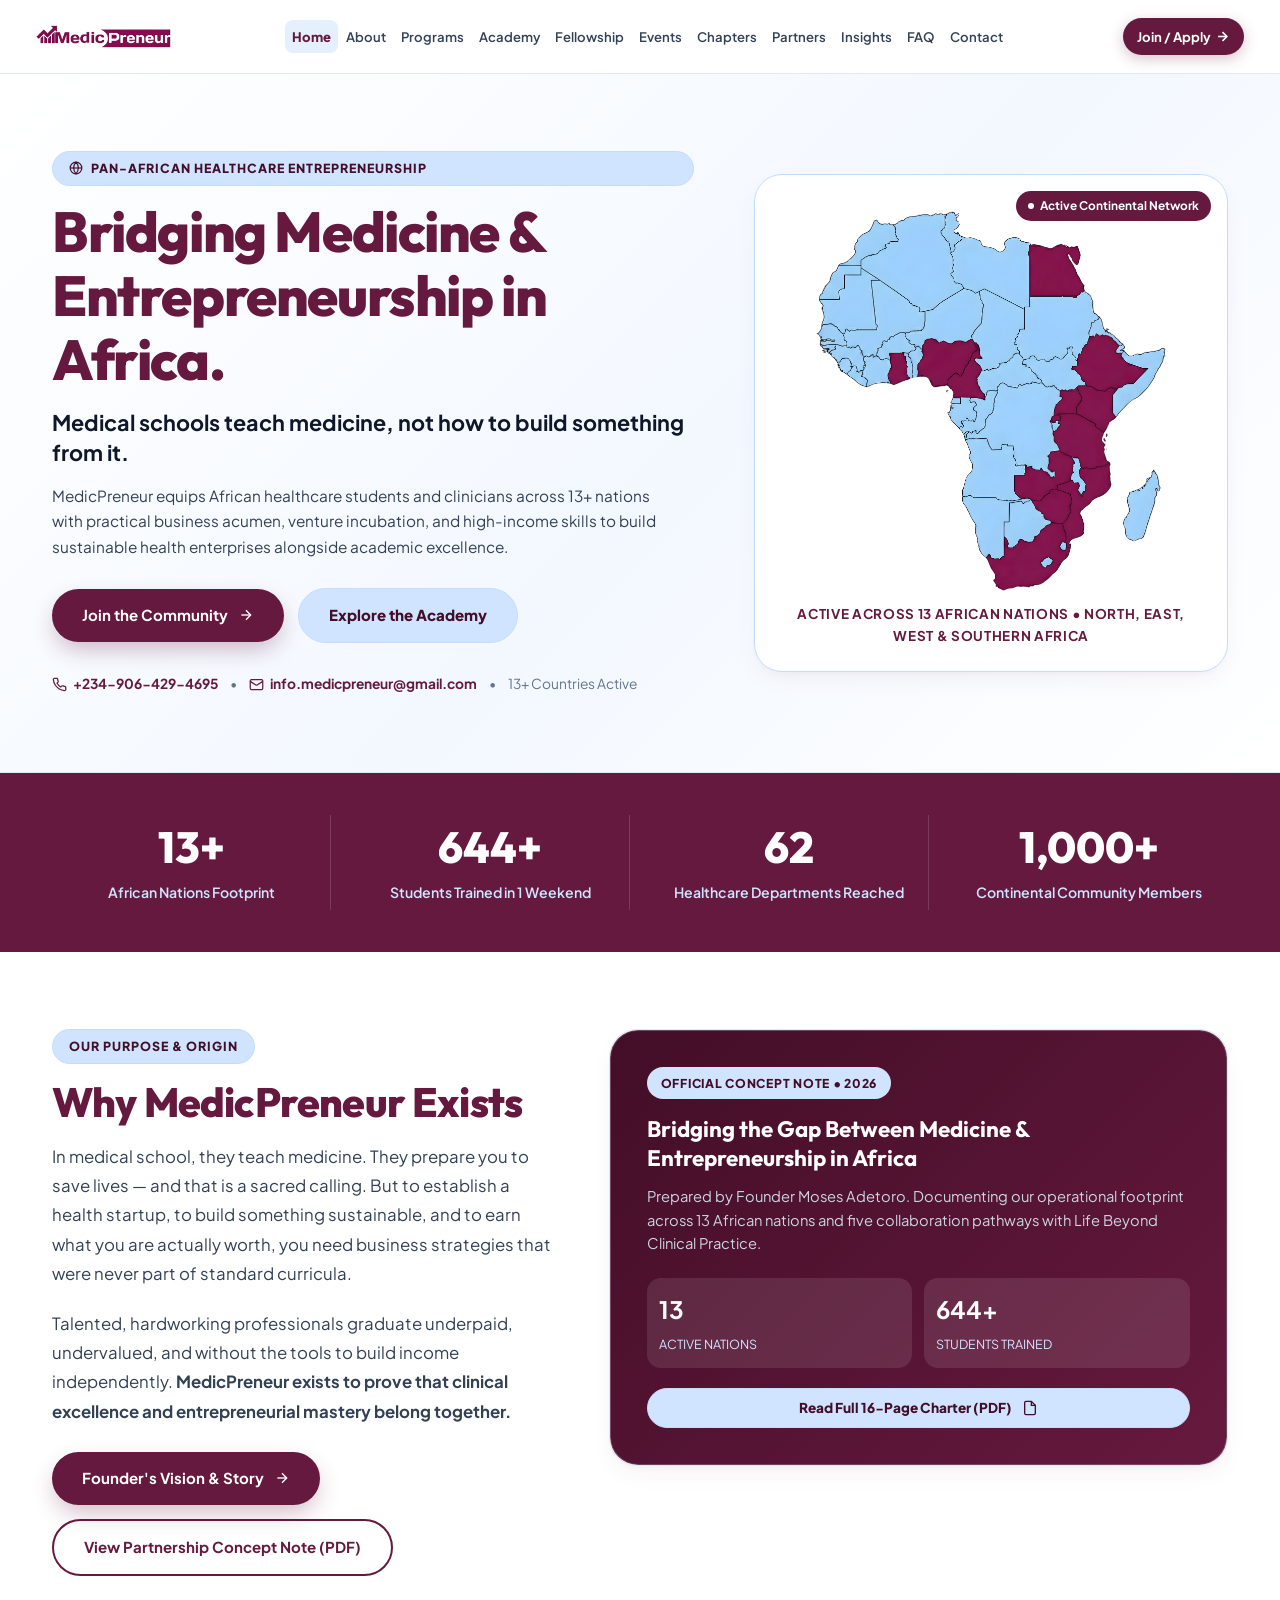
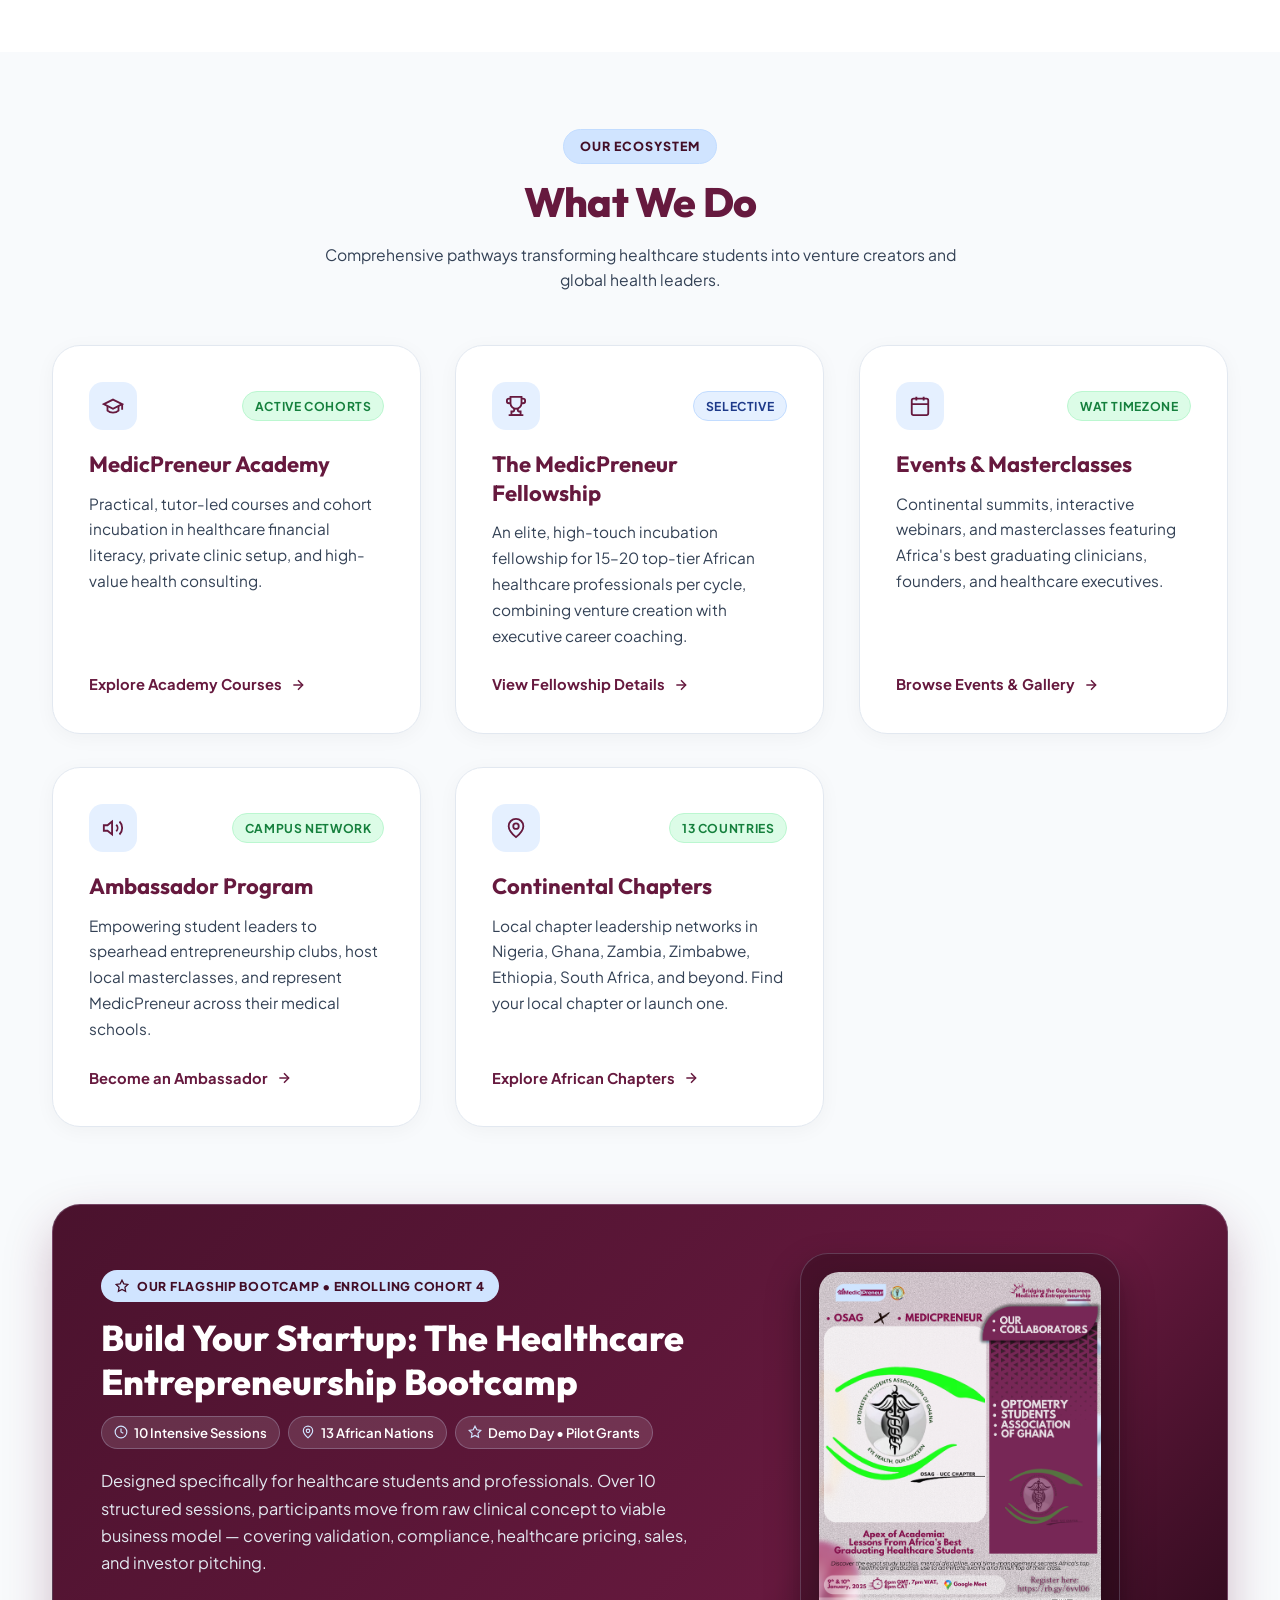
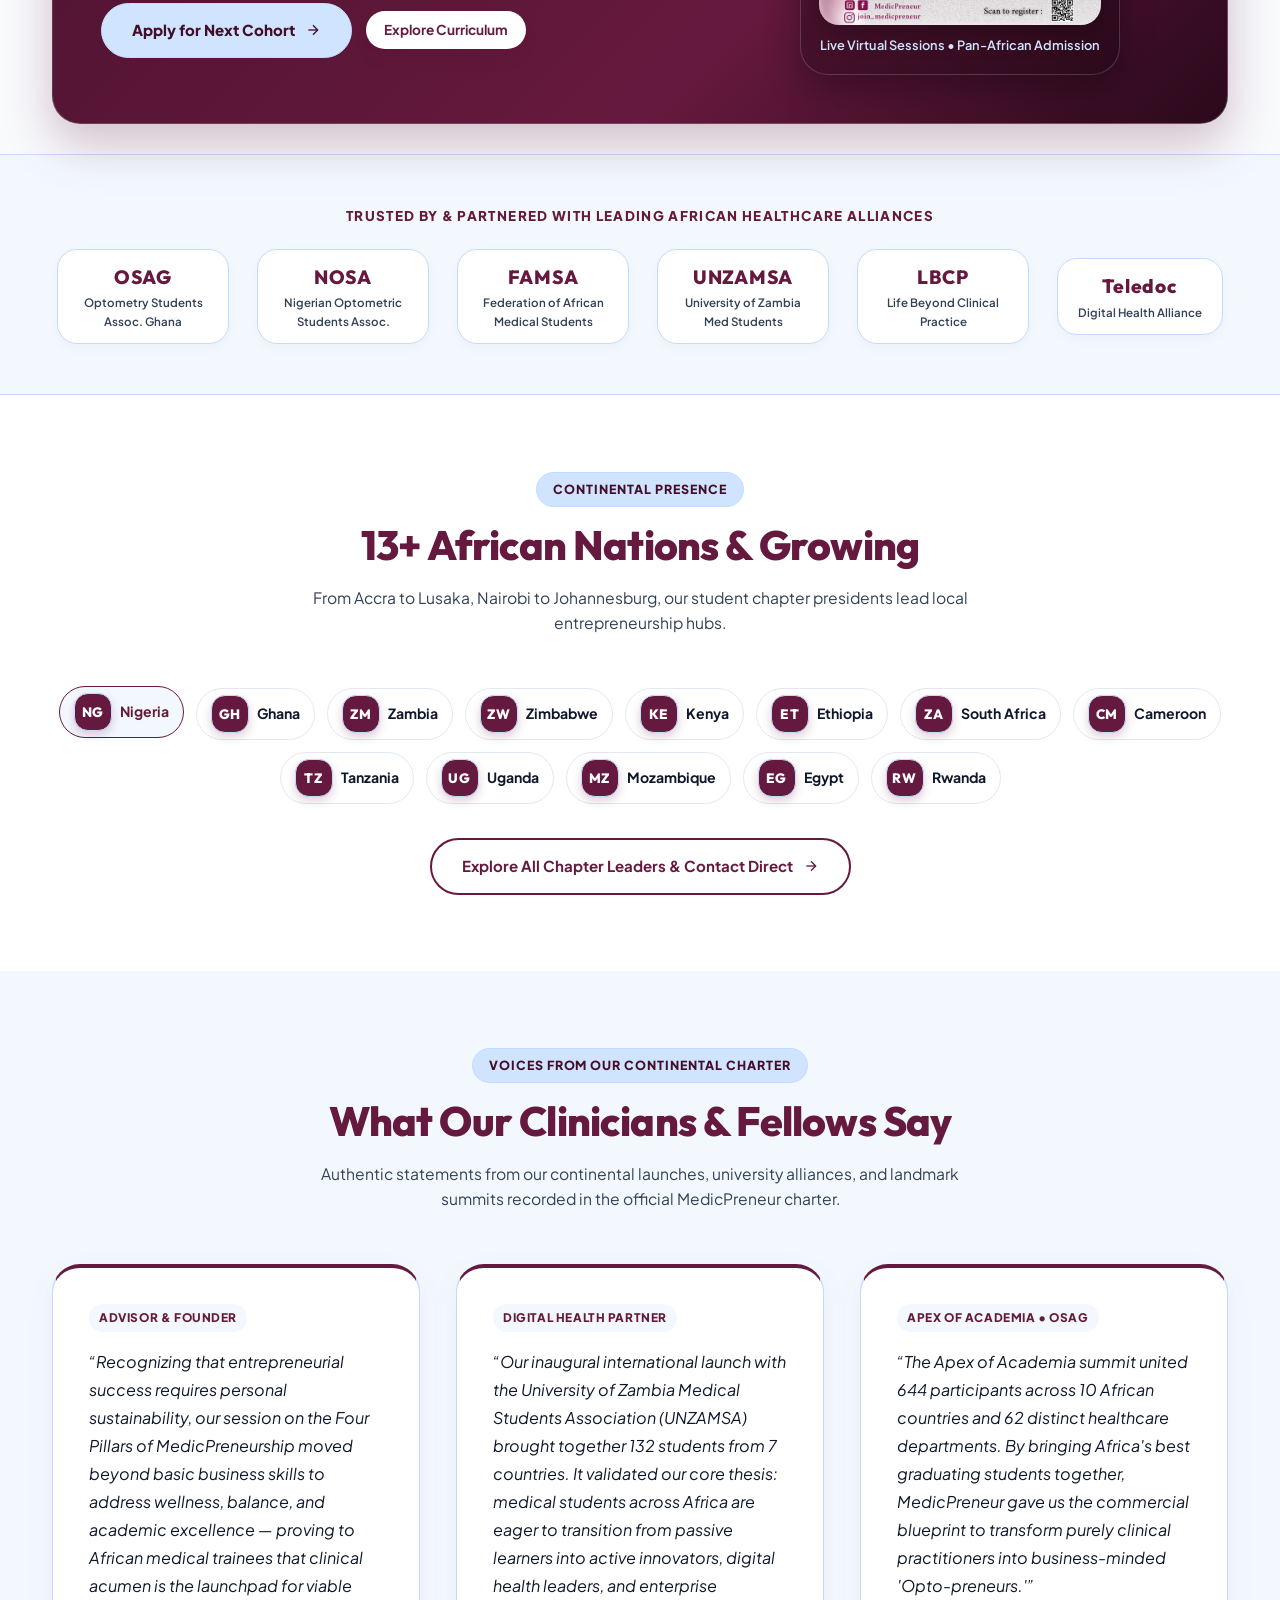
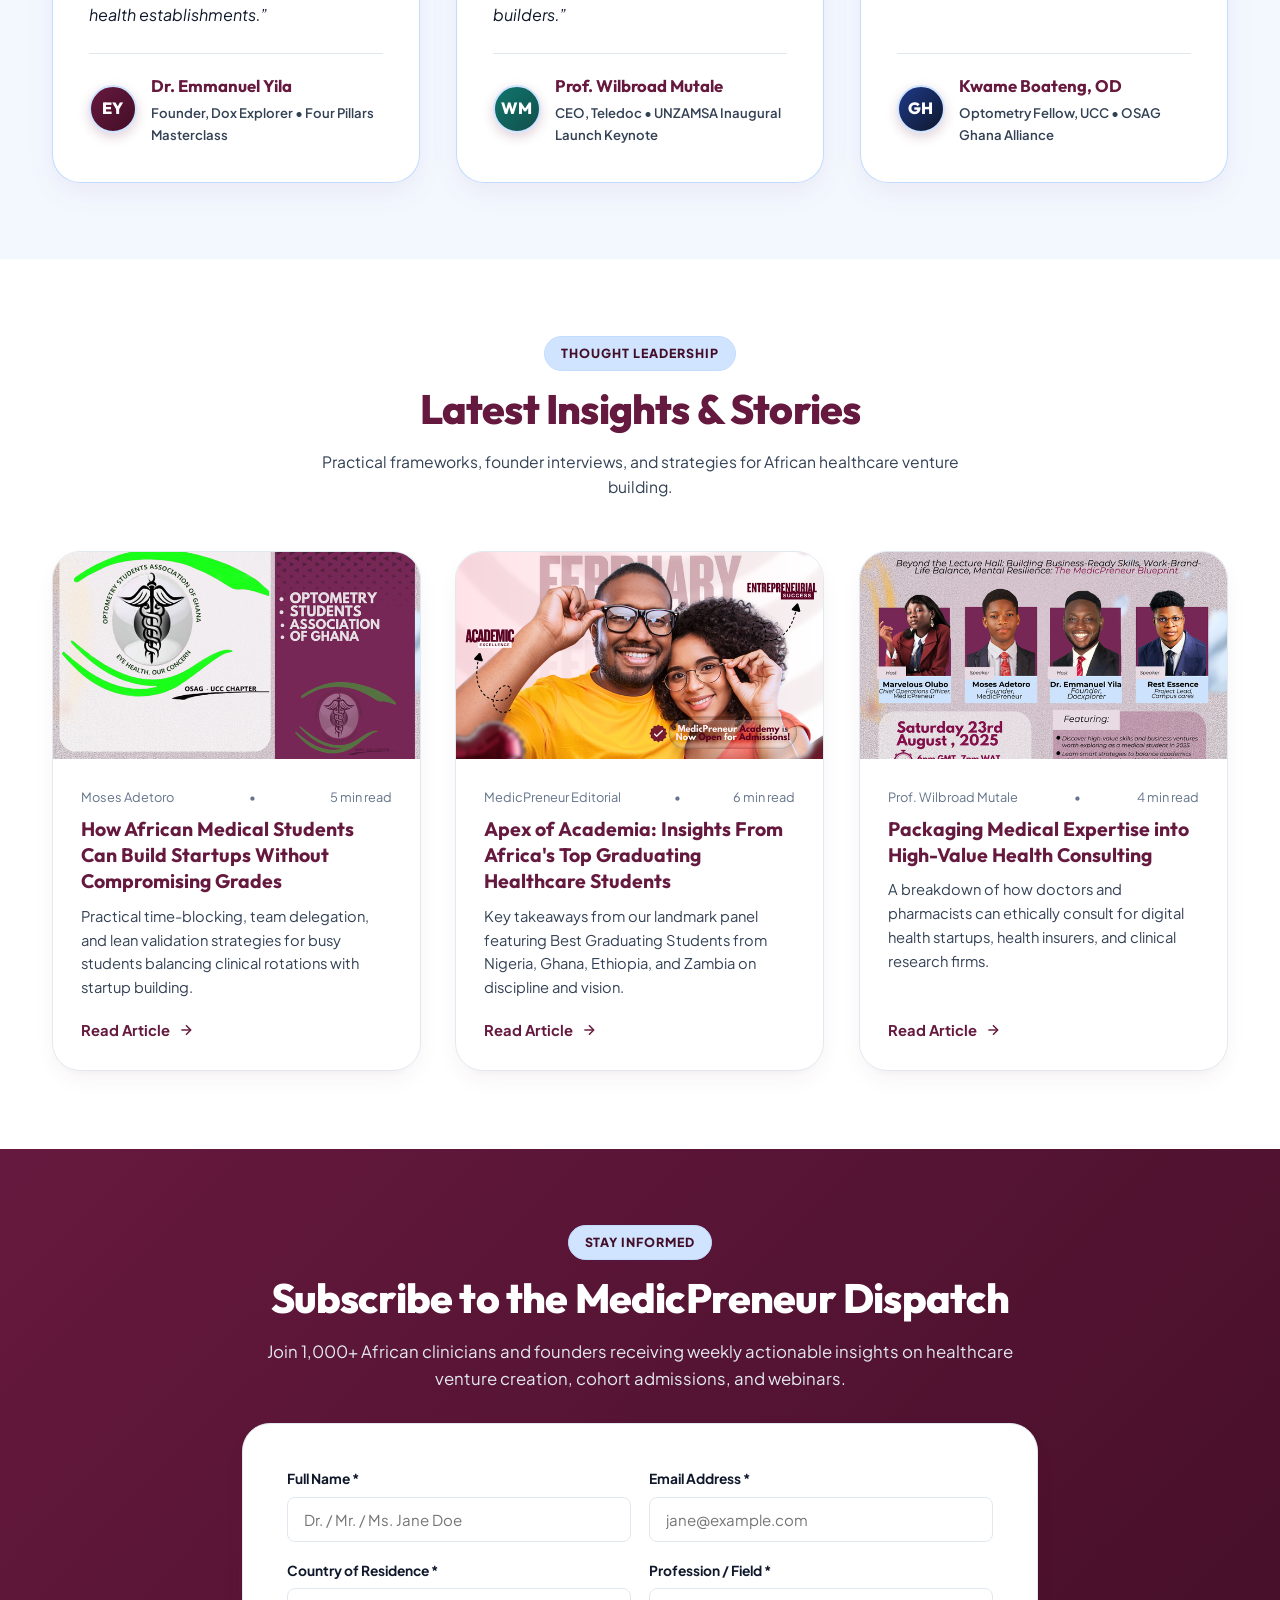
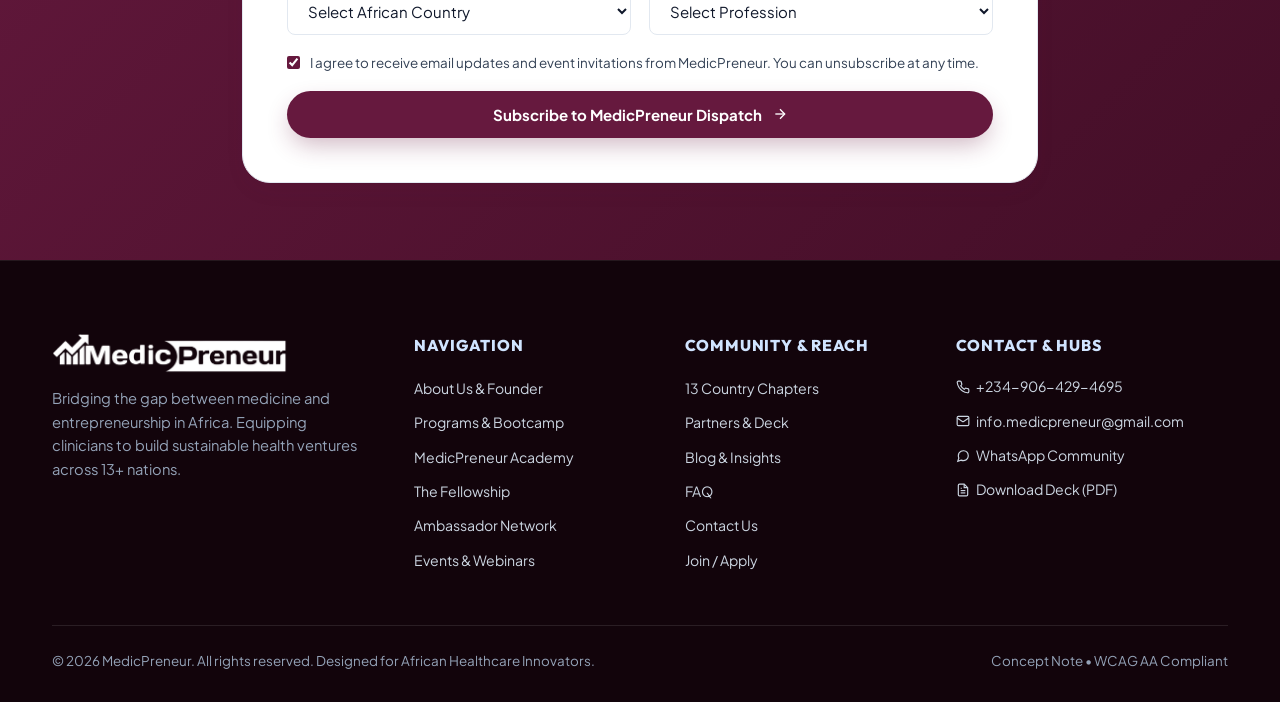
==== index.html @ ef079a03 "Initial commit: MedicPreneur official website with responsive navigation and PRD implementation" ====
<!DOCTYPE html>
<html lang="en">
<head>
  <meta charset="UTF-8">
  <meta name="viewport" content="width=device-width, initial-scale=1.0">
  <title>MedicPreneur | Healthcare Entrepreneurship for African Health Professionals</title>
  <meta name="description" content="MedicPreneur is a healthcare entrepreneurship platform for African health professionals and students, active across 13+ African countries. Bridging clinical training and business acumen.">
  <link rel="canonical" href="https://medicpreneur.com/">

  <!-- Google Fonts: Plus Jakarta Sans for body, Outfit for headings -->
  <link rel="preconnect" href="https://fonts.googleapis.com">
  <link rel="preconnect" href="https://fonts.gstatic.com" crossorigin>
  <link href="https://fonts.googleapis.com/css2?family=Outfit:wght@500;600;700;800&family=Plus+Jakarta+Sans:wght@400;500;600;700;800&display=swap" rel="stylesheet">

  <link rel="stylesheet" href="styles.css">
</head>
<body>
  <!-- Reading Progress Bar -->
  <div id="scroll-progress" class="scroll-progress-bar" aria-hidden="true"></div>

  <!-- ==============================================
       NAVBAR (Clean, Responsive, Zero Emojis)
       ============================================== -->
  <header class="navbar-wrapper" id="site-header">
    <div class="navbar-container">
      <a href="index.html" class="navbar-brand" aria-label="MedicPreneur Home">
        <img src="assets/images/medicpreneur_logo_clean.png" alt="MedicPreneur Logo" class="brand-logo-img">
      </a>

      <!-- Desktop Nav Links -->
      <nav class="navbar-links" aria-label="Main Navigation">
        <ul class="nav-menu">
          <li><a href="index.html" class="nav-item active">Home</a></li>
          <li><a href="about.html" class="nav-item">About</a></li>
          <li><a href="programs.html" class="nav-item">Programs</a></li>
          <li><a href="academy.html" class="nav-item">Academy</a></li>
          <li><a href="fellowship.html" class="nav-item">Fellowship</a></li>
          <li><a href="events.html" class="nav-item">Events</a></li>
          <li><a href="chapters.html" class="nav-item">Chapters</a></li>
          <li><a href="partners.html" class="nav-item">Partners</a></li>
          <li><a href="blog.html" class="nav-item">Insights</a></li>
          <li><a href="faq.html" class="nav-item">FAQ</a></li>
          <li><a href="contact.html" class="nav-item">Contact</a></li>
        </ul>
      </nav>

      <!-- Global CTA & Mobile Hamburger -->
      <div class="navbar-controls">
        <a href="apply.html" class="global-cta-btn">
          <span>Join / Apply</span>
          <svg viewBox="0 0 24 24" width="15" height="15" stroke="currentColor" stroke-width="2.5" fill="none"><path d="M5 12h14"></path><path d="m12 5 7 7-7 7"></path></svg>
        </a>

        <button id="mobile-toggle-btn" class="mobile-toggle-btn" aria-label="Open Navigation Menu" aria-expanded="false">
          <span class="nav-icon-bar"></span>
          <span class="nav-icon-bar"></span>
          <span class="nav-icon-bar"></span>
        </button>
      </div>
    </div>
  </header>

  <!-- Mobile Slide-out Drawer (Direct child of body to prevent stacking context clipping) -->
  <div id="mobile-nav-drawer" class="mobile-nav-drawer" aria-hidden="true">
    <div class="drawer-header-row">
      <img src="assets/images/medicpreneur_logo_clean.png" alt="MedicPreneur" class="drawer-brand-img">
      <button id="close-drawer-btn" class="drawer-close-btn" aria-label="Close menu">&times;</button>
    </div>

    <nav class="drawer-links-nav">
      <ul class="drawer-menu-list">
        <li><a href="index.html" class="drawer-link active">Home</a></li>
        <li><a href="about.html" class="drawer-link">About Us &amp; Founder's Vision</a></li>
        <li><a href="programs.html" class="drawer-link">Programs &amp; Bootcamp</a></li>
        <li><a href="academy.html" class="drawer-link">MedicPreneur Academy</a></li>
        <li><a href="fellowship.html" class="drawer-link">Fellowship Program</a></li>
        <li><a href="ambassadors.html" class="drawer-link">Ambassador Network</a></li>
        <li><a href="events.html" class="drawer-link">Events &amp; Webinars</a></li>
        <li><a href="chapters.html" class="drawer-link">African Country Chapters</a></li>
        <li><a href="partners.html" class="drawer-link">Partners &amp; Deck</a></li>
        <li><a href="blog.html" class="drawer-link">Insights &amp; Stories</a></li>
        <li><a href="faq.html" class="drawer-link">Frequently Asked Questions</a></li>
        <li><a href="contact.html" class="drawer-link">Contact &amp; Regional Hubs</a></li>
      </ul>
    </nav>

    <div class="drawer-footer-row">
      <a href="apply.html" class="btn btn-burgundy btn-full">Join the Community / Apply</a>
    </div>
  </div>
  <div id="drawer-backdrop" class="drawer-backdrop" aria-hidden="true"></div>

  <main>
    <!-- ==============================================
         1. HERO SECTION (PRD 6.1)
         ============================================== -->
    <section class="front-page-cover-section">
      <div class="container">
        <div class="hero-split-grid">
          <!-- Left Column -->
          <div class="hero-content-col reveal-on-scroll">
            <span class="eyebrow-pill">
              <svg viewBox="0 0 24 24" width="14" height="14" stroke="currentColor" stroke-width="2" fill="none"><circle cx="12" cy="12" r="10"></circle><path d="M12 2a15.3 15.3 0 0 1 4 10 15.3 15.3 0 0 1-4 10 15.3 15.3 0 0 1-4-10 15.3 15.3 0 0 1 4-10z"></path><path d="M2 12h20"></path></svg>
              <span>Pan-African Healthcare Entrepreneurship</span>
            </span>
            
            <h1 class="hero-main-title">Bridging Medicine &amp; Entrepreneurship in Africa.</h1>
            
            <p class="hero-tagline">
              Medical schools teach medicine, not how to build something from it.
            </p>
            
            <p class="hero-lead-desc">
              MedicPreneur equips African healthcare students and clinicians across 13+ nations with practical business acumen, venture incubation, and high-income skills to build sustainable health enterprises alongside academic excellence.
            </p>

            <div class="hero-actions-row">
              <a href="apply.html" class="btn btn-burgundy">
                <span>Join the Community</span>
                <svg viewBox="0 0 24 24" width="16" height="16" stroke="currentColor" stroke-width="2" fill="none"><path d="M5 12h14"></path><path d="m12 5 7 7-7 7"></path></svg>
              </a>
              <a href="academy.html" class="btn btn-light-blue">
                <span>Explore the Academy</span>
              </a>
            </div>

            <div class="hero-meta-line">
              <a href="tel:+2349064294695" class="hero-meta-link">
                <svg viewBox="0 0 24 24"><path d="M22 16.92v3a2 2 0 0 1-2.18 2 19.79 19.79 0 0 1-8.63-3.07 19.5 19.5 0 0 1-6-6 19.79 19.79 0 0 1-3.07-8.67A2 2 0 0 1 4.11 2h3a2 2 0 0 1 2 1.72 12.84 12.84 0 0 0 .7 2.81 2 2 0 0 1-.45 2.11L8.09 9.91a16 16 0 0 0 6 6l1.27-1.27a2 2 0 0 1 2.11-.45 12.84 12.84 0 0 0 2.81.7A2 2 0 0 1 22 16.92z"></path></svg>
                <span>+234-906-429-4695</span>
              </a>
              <span>&bull;</span>
              <a href="mailto:info.medicpreneur@gmail.com" class="hero-meta-link">
                <svg viewBox="0 0 24 24"><rect x="2" y="4" width="20" height="16" rx="2"></rect><path d="m22 7-8.97 5.7a1.94 1.94 0 0 1-2.06 0L2 7"></path></svg>
                <span>info.medicpreneur@gmail.com</span>
              </a>
              <span>&bull;</span>
              <span>13+ Countries Active</span>
            </div>
          </div>

          <!-- Right Column: Clean Africa Map Card -->
          <div class="hero-visual-col reveal-on-scroll">
            <div class="hero-map-card">
              <div class="hero-map-badge">
                <span class="badge-dot"></span>
                <span>Active Continental Network</span>
              </div>
              <img src="assets/images/africa_map_chart_clean.png" alt="MedicPreneur 13+ African Nations Footprint" class="hero-africa-map">
              <p class="hero-map-caption">Active Across 13 African Nations &bull; North, East, West &amp; Southern Africa</p>
            </div>
          </div>
        </div>
      </div>
    </section>

    <!-- ==============================================
         2. LIVE IMPACT STRIP (PRD 6.1)
         ============================================== -->
    <section class="stats-ribbon-section">
      <div class="container">
        <div class="stats-ribbon-grid">
          <div class="stat-item reveal-on-scroll">
            <div class="stat-number-wrap">
              <strong class="stat-rolling-number" data-target="13" data-suffix="+">0</strong>
            </div>
            <span class="stat-label">African Nations Footprint</span>
          </div>

          <div class="stat-item reveal-on-scroll">
            <div class="stat-number-wrap">
              <strong class="stat-rolling-number" data-target="644" data-suffix="+">0</strong>
            </div>
            <span class="stat-label">Students Trained in 1 Weekend</span>
          </div>

          <div class="stat-item reveal-on-scroll">
            <div class="stat-number-wrap">
              <strong class="stat-rolling-number" data-target="62" data-suffix="">0</strong>
            </div>
            <span class="stat-label">Healthcare Departments Reached</span>
          </div>

          <div class="stat-item reveal-on-scroll">
            <div class="stat-number-wrap">
              <strong class="stat-rolling-number" data-target="1000" data-suffix="+">0</strong>
            </div>
            <span class="stat-label">Continental Community Members</span>
          </div>
        </div>
      </div>
    </section>

    <!-- ==============================================
         3. STORY SNAPSHOT (PRD 6.1)
         ============================================== -->
    <section class="section-spacing" style="background-color: #FFFFFF;">
      <div class="container">
        <div class="responsive-grid-story reveal-on-scroll">
          <div>
            <span class="eyebrow-pill">OUR PURPOSE &amp; ORIGIN</span>
            <h2 class="section-heading">Why MedicPreneur Exists</h2>
            <p style="font-size: 1.05rem; line-height: 1.75; color: var(--text-secondary); margin-bottom: 20px;">
              In medical school, they teach medicine. They prepare you to save lives &mdash; and that is a sacred calling. But to establish a health startup, to build something sustainable, and to earn what you are actually worth, you need business strategies that were never part of standard curricula.
            </p>
            <p style="font-size: 1.05rem; line-height: 1.75; color: var(--text-secondary); margin-bottom: 26px;">
              Talented, hardworking professionals graduate underpaid, undervalued, and without the tools to build income independently. <strong>MedicPreneur exists to prove that clinical excellence and entrepreneurial mastery belong together.</strong>
            </p>
            <div style="display: flex; flex-wrap: wrap; gap: 14px;">
              <a href="about.html" class="btn btn-burgundy">
                <span>Founder's Vision &amp; Story</span>
                <svg viewBox="0 0 24 24" width="16" height="16" stroke="currentColor" stroke-width="2" fill="none"><path d="M5 12h14"></path><path d="m12 5 7 7-7 7"></path></svg>
              </a>
              <a href="MedicPreneur_LBCP_PARTNERSHIP_PATHWAYS.pdf" target="_blank" class="btn btn-outline-burgundy">
                <span>View Partnership Concept Note (PDF)</span>
              </a>
            </div>
          </div>

          <div class="feature-image-frame" style="text-align: center;">
            <div style="background: linear-gradient(135deg, var(--burgundy-deep) 0%, var(--burgundy-primary) 100%); padding: clamp(24px, 3vw, 36px); border-radius: var(--radius-xl); color: #FFFFFF; box-shadow: var(--shadow-card); border: 1.5px solid rgba(208, 228, 255, 0.25); text-align: left;">
              <span class="flagship-eyebrow" style="background: var(--blue-light); color: var(--burgundy-deep); margin-bottom: 16px;">
                OFFICIAL CONCEPT NOTE &bull; 2026
              </span>
              <h3 style="font-family: var(--font-display); font-size: 1.4rem; color: #FFFFFF; margin-bottom: 12px; line-height: 1.3;">
                Bridging the Gap Between Medicine &amp; Entrepreneurship in Africa
              </h3>
              <p style="color: #CBD5E1; font-size: 0.92rem; line-height: 1.6; margin-bottom: 22px;">
                Prepared by Founder Moses Adetoro. Documenting our operational footprint across 13 African nations and five collaboration pathways with Life Beyond Clinical Practice.
              </p>
              <div style="display: grid; grid-template-columns: repeat(2, 1fr); gap: 12px; margin-bottom: 20px;">
                <div style="background: rgba(255,255,255,0.1); padding: 12px; border-radius: var(--radius-md);">
                  <strong style="font-size: 1.5rem; font-family: var(--font-heading); color: #FFFFFF; display: block;">13</strong>
                  <span style="font-size: 0.78rem; color: var(--blue-light); text-transform: uppercase;">Active Nations</span>
                </div>
                <div style="background: rgba(255,255,255,0.1); padding: 12px; border-radius: var(--radius-md);">
                  <strong style="font-size: 1.5rem; font-family: var(--font-heading); color: #FFFFFF; display: block;">644+</strong>
                  <span style="font-size: 0.78rem; color: var(--blue-light); text-transform: uppercase;">Students Trained</span>
                </div>
              </div>
              <a href="MedicPreneur_LBCP_PARTNERSHIP_PATHWAYS.pdf" target="_blank" class="btn btn-light-blue btn-full btn-sm">
                <span>Read Full 16-Page Charter (PDF)</span>
                <svg viewBox="0 0 24 24" width="16" height="16" stroke="currentColor" stroke-width="2" fill="none"><path d="M14 2H6a2 2 0 0 0-2 2v16a2 2 0 0 0 2 2h12a2 2 0 0 0 2-2V8z"></path><polyline points="14 2 14 8 20 8"></polyline></svg>
              </a>
            </div>
          </div>
        </div>
      </div>
    </section>

    <!-- ==============================================
         4. WHAT WE DO CARDS (PRD 6.1 - CLEAN SVGS, BALANCED)
         ============================================== -->
    <section class="section-spacing" style="background-color: var(--bg-main);">
      <div class="container">
        <div class="section-title-wrap text-center reveal-on-scroll">
          <span class="eyebrow-pill">OUR ECOSYSTEM</span>
          <h2 class="section-heading">What We Do</h2>
          <p class="section-desc">Comprehensive pathways transforming healthcare students into venture creators and global health leaders.</p>
        </div>

        <div class="what-we-do-grid">
          <!-- Card 1: Academy -->
          <div class="what-card reveal-on-scroll">
            <div class="what-card-header">
              <span class="icon-circle">
                <svg viewBox="0 0 24 24"><path d="M22 10v6M2 10l10-5 10 5-10 5z"></path><path d="M6 12v5c3 3 9 3 12 0v-5"></path></svg>
              </span>
              <span class="status-badge open">Active Cohorts</span>
            </div>
            <h3>MedicPreneur Academy</h3>
            <p>Practical, tutor-led courses and cohort incubation in healthcare financial literacy, private clinic setup, and high-value health consulting.</p>
            <a href="academy.html" class="what-card-link">
              <span>Explore Academy Courses</span>
              <svg viewBox="0 0 24 24"><path d="M5 12h14"></path><path d="m12 5 7 7-7 7"></path></svg>
            </a>
          </div>

          <!-- Card 2: Fellowship -->
          <div class="what-card reveal-on-scroll">
            <div class="what-card-header">
              <span class="icon-circle">
                <svg viewBox="0 0 24 24"><path d="M6 9H4.5a2.5 2.5 0 0 1 0-5H6"></path><path d="M18 9h1.5a2.5 2.5 0 0 0 0-5H18"></path><path d="M4 22h16"></path><path d="M10 14.66V17c0 .55-.45 1-1 1H7v4h10v-4h-2c-.55 0-1-.45-1-1v-2.34"></path><path d="M18 2H6v7a6 6 0 0 0 12 0V2z"></path></svg>
              </span>
              <span class="status-badge upcoming">Selective</span>
            </div>
            <h3>The MedicPreneur Fellowship</h3>
            <p>An elite, high-touch incubation fellowship for 15&ndash;20 top-tier African healthcare professionals per cycle, combining venture creation with executive career coaching.</p>
            <a href="fellowship.html" class="what-card-link">
              <span>View Fellowship Details</span>
              <svg viewBox="0 0 24 24"><path d="M5 12h14"></path><path d="m12 5 7 7-7 7"></path></svg>
            </a>
          </div>

          <!-- Card 3: Events & Webinars -->
          <div class="what-card reveal-on-scroll">
            <div class="what-card-header">
              <span class="icon-circle">
                <svg viewBox="0 0 24 24"><rect x="3" y="4" width="18" height="18" rx="2" ry="2"></rect><line x1="16" y1="2" x2="16" y2="6"></line><line x1="8" y1="2" x2="8" y2="6"></line><line x1="3" y1="10" x2="21" y2="10"></line></svg>
              </span>
              <span class="status-badge open">WAT Timezone</span>
            </div>
            <h3>Events &amp; Masterclasses</h3>
            <p>Continental summits, interactive webinars, and masterclasses featuring Africa's best graduating clinicians, founders, and healthcare executives.</p>
            <a href="events.html" class="what-card-link">
              <span>Browse Events &amp; Gallery</span>
              <svg viewBox="0 0 24 24"><path d="M5 12h14"></path><path d="m12 5 7 7-7 7"></path></svg>
            </a>
          </div>

          <!-- Card 4: Ambassador Program -->
          <div class="what-card reveal-on-scroll">
            <div class="what-card-header">
              <span class="icon-circle">
                <svg viewBox="0 0 24 24"><polygon points="11 5 6 9 2 9 2 15 6 15 11 19 11 5"></polygon><path d="M19.07 4.93a10 10 0 0 1 0 14.14M15.54 8.46a5 5 0 0 1 0 7.07"></path></svg>
              </span>
              <span class="status-badge open">Campus Network</span>
            </div>
            <h3>Ambassador Program</h3>
            <p>Empowering student leaders to spearhead entrepreneurship clubs, host local masterclasses, and represent MedicPreneur across their medical schools.</p>
            <a href="ambassadors.html" class="what-card-link">
              <span>Become an Ambassador</span>
              <svg viewBox="0 0 24 24"><path d="M5 12h14"></path><path d="m12 5 7 7-7 7"></path></svg>
            </a>
          </div>

          <!-- Card 5: Country Chapters -->
          <div class="what-card reveal-on-scroll">
            <div class="what-card-header">
              <span class="icon-circle">
                <svg viewBox="0 0 24 24"><circle cx="12" cy="10" r="3"></circle><path d="M12 2a8 8 0 0 0-8 8c0 5.25 8 12 8 12s8-6.75 8-12a8 8 0 0 0-8-8z"></path></svg>
              </span>
              <span class="status-badge open">13 Countries</span>
            </div>
            <h3>Continental Chapters</h3>
            <p>Local chapter leadership networks in Nigeria, Ghana, Zambia, Zimbabwe, Ethiopia, South Africa, and beyond. Find your local chapter or launch one.</p>
            <a href="chapters.html" class="what-card-link">
              <span>Explore African Chapters</span>
              <svg viewBox="0 0 24 24"><path d="M5 12h14"></path><path d="m12 5 7 7-7 7"></path></svg>
            </a>
          </div>
        </div>
      </div>
    </section>

    <!-- ==============================================
         5. FEATURED FLAGSHIP PROGRAM: BUILD YOUR STARTUP BOOTCAMP (PRD 6.1 & 6.3)
         ============================================== -->
    <section class="section-spacing" style="padding-top: 0; padding-bottom: 30px;">
      <div class="container">
        <div class="flagship-program-card reveal-on-scroll">
          <div class="flagship-grid">
            <div>
              <span class="flagship-eyebrow">
                <svg viewBox="0 0 24 24"><polygon points="12 2 15.09 8.26 22 9.27 17 14.14 18.18 21.02 12 17.77 5.82 21.02 7 14.14 2 9.27 8.91 8.26 12 2"></polygon></svg>
                <span>OUR FLAGSHIP BOOTCAMP &bull; ENROLLING COHORT 4</span>
              </span>
              <h2 class="flagship-headline">Build Your Startup: The Healthcare Entrepreneurship Bootcamp</h2>
              <div class="flagship-pills-row">
                <span class="flagship-pill">
                  <svg viewBox="0 0 24 24"><circle cx="12" cy="12" r="10"></circle><polyline points="12 6 12 12 16 14"></polyline></svg>
                  10 Intensive Sessions
                </span>
                <span class="flagship-pill">
                  <svg viewBox="0 0 24 24"><circle cx="12" cy="10" r="3"></circle><path d="M12 2a8 8 0 0 0-8 8c0 5.25 8 12 8 12s8-6.75 8-12a8 8 0 0 0-8-8z"></path></svg>
                  13 African Nations
                </span>
                <span class="flagship-pill">
                  <svg viewBox="0 0 24 24"><polygon points="12 2 15.09 8.26 22 9.27 17 14.14 18.18 21.02 12 17.77 5.82 21.02 7 14.14 2 9.27 8.91 8.26 12 2"></polygon></svg>
                  Demo Day &bull; Pilot Grants
                </span>
              </div>
              <p style="color: #E2E8F0; font-size: 1.02rem; line-height: 1.68; margin-bottom: 26px;">
                Designed specifically for healthcare students and professionals. Over 10 structured sessions, participants move from raw clinical concept to viable business model &mdash; covering validation, compliance, healthcare pricing, sales, and investor pitching.
              </p>
              <div style="display: flex; flex-wrap: wrap; gap: 14px;">
                <a href="apply.html#academy" class="btn btn-light-blue">
                  <span>Apply for Next Cohort</span>
                  <svg viewBox="0 0 24 24" width="16" height="16" stroke="currentColor" stroke-width="2" fill="none"><path d="M5 12h14"></path><path d="m12 5 7 7-7 7"></path></svg>
                </a>
                <a href="programs.html#bootcamp" class="btn btn-white btn-sm" style="align-self: center;">
                  Explore Curriculum
                </a>
              </div>
            </div>

            <!-- Authentic Admission Flyer Showcase -->
            <div style="text-align: center;">
              <div style="background: rgba(0, 0, 0, 0.25); padding: 18px; border-radius: var(--radius-xl); border: 1px solid rgba(208, 228, 255, 0.2); box-shadow: 0 15px 35px rgba(0,0,0,0.3); display: inline-block; max-width: 320px; width: 100%;">
                <img src="assets/images/flyer_february_admission.png" alt="MedicPreneur Academy Cohort Admission" style="border-radius: var(--radius-lg); width: 100%; display: block; box-shadow: 0 8px 25px rgba(0,0,0,0.25);">
                <span style="display: block; font-size: 0.8rem; color: var(--blue-light); margin-top: 10px; font-weight: 600;">Live Virtual Sessions &bull; Pan-African Admission</span>
              </div>
            </div>
          </div>
        </div>
      </div>
    </section>

    <!-- ==============================================
         6. PARTNERS LOGO STRIP (PRD 6.1)
         ============================================== -->
    <section class="partners-strip-section">
      <div class="container">
        <p class="partners-strip-title">Trusted By &amp; Partnered With Leading African Healthcare Alliances</p>
        <div class="partners-logo-row">
          <div class="partner-logo-item">
            <strong>OSAG</strong>
            <span>Optometry Students Assoc. Ghana</span>
          </div>
          <div class="partner-logo-item">
            <strong>NOSA</strong>
            <span>Nigerian Optometric Students Assoc.</span>
          </div>
          <div class="partner-logo-item">
            <strong>FAMSA</strong>
            <span>Federation of African Medical Students</span>
          </div>
          <div class="partner-logo-item">
            <strong>UNZAMSA</strong>
            <span>University of Zambia Med Students</span>
          </div>
          <div class="partner-logo-item">
            <strong>LBCP</strong>
            <span>Life Beyond Clinical Practice</span>
          </div>
          <div class="partner-logo-item">
            <strong>Teledoc</strong>
            <span>Digital Health Alliance</span>
          </div>
        </div>
      </div>
    </section>

    <!-- ==============================================
         7. CHAPTERS PREVIEW WITH COUNTRY BADGES (NO EMOJIS)
         ============================================== -->
    <section class="section-spacing" style="background-color: #FFFFFF;">
      <div class="container">
        <div class="section-title-wrap text-center reveal-on-scroll">
          <span class="eyebrow-pill">CONTINENTAL PRESENCE</span>
          <h2 class="section-heading">13+ African Nations &amp; Growing</h2>
          <p class="section-desc">From Accra to Lusaka, Nairobi to Johannesburg, our student chapter presidents lead local entrepreneurship hubs.</p>
        </div>

        <div style="display: flex; flex-wrap: wrap; justify-content: center; gap: 12px; margin-bottom: 34px;" class="reveal-on-scroll">
          <a href="chapters.html" class="country-pill active"><span class="country-badge-tag">NG</span> Nigeria</a>
          <a href="chapters.html" class="country-pill"><span class="country-badge-tag">GH</span> Ghana</a>
          <a href="chapters.html" class="country-pill"><span class="country-badge-tag">ZM</span> Zambia</a>
          <a href="chapters.html" class="country-pill"><span class="country-badge-tag">ZW</span> Zimbabwe</a>
          <a href="chapters.html" class="country-pill"><span class="country-badge-tag">KE</span> Kenya</a>
          <a href="chapters.html" class="country-pill"><span class="country-badge-tag">ET</span> Ethiopia</a>
          <a href="chapters.html" class="country-pill"><span class="country-badge-tag">ZA</span> South Africa</a>
          <a href="chapters.html" class="country-pill"><span class="country-badge-tag">CM</span> Cameroon</a>
          <a href="chapters.html" class="country-pill"><span class="country-badge-tag">TZ</span> Tanzania</a>
          <a href="chapters.html" class="country-pill"><span class="country-badge-tag">UG</span> Uganda</a>
          <a href="chapters.html" class="country-pill"><span class="country-badge-tag">MZ</span> Mozambique</a>
          <a href="chapters.html" class="country-pill"><span class="country-badge-tag">EG</span> Egypt</a>
          <a href="chapters.html" class="country-pill"><span class="country-badge-tag">RW</span> Rwanda</a>
        </div>

        <div style="text-align: center;" class="reveal-on-scroll">
          <a href="chapters.html" class="btn btn-outline-burgundy">
            <span>Explore All Chapter Leaders &amp; Contact Direct</span>
            <svg viewBox="0 0 24 24" width="16" height="16" stroke="currentColor" stroke-width="2" fill="none"><path d="M5 12h14"></path><path d="m12 5 7 7-7 7"></path></svg>
          </a>
        </div>
      </div>
    </section>

    <!-- ==============================================
         8. TESTIMONIALS (PRD 6.1 & VERBATIM PDF TEXT)
         ============================================== -->
    <section class="section-spacing" style="background-color: var(--blue-tint);">
      <div class="container">
        <div class="section-title-wrap text-center reveal-on-scroll">
          <span class="eyebrow-pill">VOICES FROM OUR CONTINENTAL CHARTER</span>
          <h2 class="section-heading">What Our Clinicians &amp; Fellows Say</h2>
          <p class="section-desc">Authentic statements from our continental launches, university alliances, and landmark summits recorded in the official MedicPreneur charter.</p>
        </div>

        <div class="testimonials-grid">
          <!-- Testimonial 1: Dr. Emmanuel Yila (PDF Page 6) -->
          <div class="testimonial-card reveal-on-scroll">
            <span class="testimonial-tag">Advisor &amp; Founder</span>
            <p class="testimonial-quote">
              &ldquo;Recognizing that entrepreneurial success requires personal sustainability, our session on the Four Pillars of MedicPreneurship moved beyond basic business skills to address wellness, balance, and academic excellence &mdash; proving to African medical trainees that clinical acumen is the launchpad for viable health establishments.&rdquo;
            </p>
            <div class="testimonial-author-row">
              <div class="avatar-badge-initials">EY</div>
              <div>
                <h4 class="testimonial-name">Dr. Emmanuel Yila</h4>
                <span class="testimonial-role-country">Founder, Dox Explorer &bull; Four Pillars Masterclass</span>
              </div>
            </div>
          </div>

          <!-- Testimonial 2: Prof. Wilbroad Mutale & UNZAMSA (PDF Page 6) -->
          <div class="testimonial-card reveal-on-scroll">
            <span class="testimonial-tag">Digital Health Partner</span>
            <p class="testimonial-quote">
              &ldquo;Our inaugural international launch with the University of Zambia Medical Students Association (UNZAMSA) brought together 132 students from 7 countries. It validated our core thesis: medical students across Africa are eager to transition from passive learners into active innovators, digital health leaders, and enterprise builders.&rdquo;
            </p>
            <div class="testimonial-author-row">
              <div class="avatar-badge-initials teal-bg">WM</div>
              <div>
                <h4 class="testimonial-name">Prof. Wilbroad Mutale</h4>
                <span class="testimonial-role-country">CEO, Teledoc &bull; UNZAMSA Inaugural Launch Keynote</span>
              </div>
            </div>
          </div>

          <!-- Testimonial 3: OSAG Ghana / Apex of Academia (PDF Pages 9-10) -->
          <div class="testimonial-card reveal-on-scroll">
            <span class="testimonial-tag">Apex of Academia &bull; OSAG</span>
            <p class="testimonial-quote">
              &ldquo;The Apex of Academia summit united 644 participants across 10 African countries and 62 distinct healthcare departments. By bringing Africa's best graduating students together, MedicPreneur gave us the commercial blueprint to transform purely clinical practitioners into business-minded 'Opto-preneurs.'&rdquo;
            </p>
            <div class="testimonial-author-row">
              <div class="avatar-badge-initials blue-bg">GH</div>
              <div>
                <h4 class="testimonial-name">Kwame Boateng, OD</h4>
                <span class="testimonial-role-country">Optometry Fellow, UCC &bull; OSAG Ghana Alliance</span>
              </div>
            </div>
          </div>
        </div>
      </div>
    </section>

    <!-- ==============================================
         9. LATEST FROM THE BLOG (PRD 6.1 - AUTHENTIC FLYERS)
         ============================================== -->
    <section class="section-spacing" style="background-color: #FFFFFF;">
      <div class="container">
        <div class="section-title-wrap text-center reveal-on-scroll">
          <span class="eyebrow-pill">THOUGHT LEADERSHIP</span>
          <h2 class="section-heading">Latest Insights &amp; Stories</h2>
          <p class="section-desc">Practical frameworks, founder interviews, and strategies for African healthcare venture building.</p>
        </div>

        <div class="blog-grid">
          <!-- Post 1 -->
          <article class="blog-card reveal-on-scroll">
            <div class="blog-card-media">
              <img src="assets/images/flyer_february_admission.png" alt="Medical student entrepreneurship roadmap" class="blog-card-img">
              <span class="blog-category-tag">Venture Strategy</span>
            </div>
            <div class="blog-card-content">
              <div>
                <div class="blog-meta-row" style="margin-bottom: 8px; padding-top: 0; border-top: none;">
                  <span>Moses Adetoro</span>
                  <span>&bull;</span>
                  <span>5 min read</span>
                </div>
                <h3 class="blog-card-title">How African Medical Students Can Build Startups Without Compromising Grades</h3>
                <p class="blog-card-excerpt">
                  Practical time-blocking, team delegation, and lean validation strategies for busy students balancing clinical rotations with startup building.
                </p>
              </div>
              <a href="blog.html" class="what-card-link" style="margin-top: auto;">
                <span>Read Article</span>
                <svg viewBox="0 0 24 24"><path d="M5 12h14"></path><path d="m12 5 7 7-7 7"></path></svg>
              </a>
            </div>
          </article>

          <!-- Post 2 -->
          <article class="blog-card reveal-on-scroll">
            <div class="blog-card-media">
              <img src="assets/images/flyer_apex_academia.png" alt="Apex of Academia recap" class="blog-card-img">
              <span class="blog-category-tag">Spotlight</span>
            </div>
            <div class="blog-card-content">
              <div>
                <div class="blog-meta-row" style="margin-bottom: 8px; padding-top: 0; border-top: none;">
                  <span>MedicPreneur Editorial</span>
                  <span>&bull;</span>
                  <span>6 min read</span>
                </div>
                <h3 class="blog-card-title">Apex of Academia: Insights From Africa's Top Graduating Healthcare Students</h3>
                <p class="blog-card-excerpt">
                  Key takeaways from our landmark panel featuring Best Graduating Students from Nigeria, Ghana, Ethiopia, and Zambia on discipline and vision.
                </p>
              </div>
              <a href="blog.html" class="what-card-link" style="margin-top: auto;">
                <span>Read Article</span>
                <svg viewBox="0 0 24 24"><path d="M5 12h14"></path><path d="m12 5 7 7-7 7"></path></svg>
              </a>
            </div>
          </article>

          <!-- Post 3 -->
          <article class="blog-card reveal-on-scroll">
            <div class="blog-card-media">
              <img src="assets/images/flyer_zambia_webinar.png" alt="Clinical consulting masterclass" class="blog-card-img">
              <span class="blog-category-tag">High-Income Skills</span>
            </div>
            <div class="blog-card-content">
              <div>
                <div class="blog-meta-row" style="margin-bottom: 8px; padding-top: 0; border-top: none;">
                  <span>Prof. Wilbroad Mutale</span>
                  <span>&bull;</span>
                  <span>4 min read</span>
                </div>
                <h3 class="blog-card-title">Packaging Medical Expertise into High-Value Health Consulting</h3>
                <p class="blog-card-excerpt">
                  A breakdown of how doctors and pharmacists can ethically consult for digital health startups, health insurers, and clinical research firms.
                </p>
              </div>
              <a href="blog.html" class="what-card-link" style="margin-top: auto;">
                <span>Read Article</span>
                <svg viewBox="0 0 24 24"><path d="M5 12h14"></path><path d="m12 5 7 7-7 7"></path></svg>
              </a>
            </div>
          </article>
        </div>
      </div>
    </section>

    <!-- ==============================================
         10. NEWSLETTER SIGN-UP (PRD 6.1 & 7.1)
         ============================================== -->
    <section class="section-spacing" style="background: linear-gradient(135deg, var(--burgundy-primary) 0%, var(--burgundy-deep) 100%); color: #FFFFFF;">
      <div class="container-narrow">
        <div style="text-align: center; margin-bottom: 30px;" class="reveal-on-scroll">
          <span class="eyebrow-pill" style="background-color: var(--blue-light); color: var(--burgundy-deep);">STAY INFORMED</span>
          <h2 class="section-heading" style="color: #FFFFFF;">Subscribe to the MedicPreneur Dispatch</h2>
          <p style="color: #E2E8F0; font-size: 1.05rem;">
            Join 1,000+ African clinicians and founders receiving weekly actionable insights on healthcare venture creation, cohort admissions, and webinars.
          </p>
        </div>

        <div class="form-card-wrapper reveal-on-scroll" style="background: #FFFFFF; color: var(--text-main);">
          <form data-medic-form="newsletter" class="modern-form">
            <!-- Anti-spam Honeypot -->
            <div class="honeypot-field" aria-hidden="true">
              <label for="website-newsletter-field">Leave empty</label>
              <input type="text" id="website-newsletter-field" name="website_trap" tabindex="-1" autocomplete="off">
            </div>

            <div class="form-row-2">
              <div class="input-wrap">
                <label for="nl-name">Full Name *</label>
                <input type="text" id="nl-name" name="name" placeholder="Dr. / Mr. / Ms. Jane Doe" required>
              </div>
              <div class="input-wrap">
                <label for="nl-email">Email Address *</label>
                <input type="email" id="nl-email" name="email" placeholder="jane@example.com" required>
              </div>
            </div>

            <div class="form-row-2">
              <div class="input-wrap">
                <label for="nl-country">Country of Residence *</label>
                <select id="nl-country" name="country" required>
                  <option value="" disabled selected>Select African Country</option>
                  <option value="Nigeria">Nigeria</option>
                  <option value="Ghana">Ghana</option>
                  <option value="Kenya">Kenya</option>
                  <option value="South Africa">South Africa</option>
                  <option value="Zambia">Zambia</option>
                  <option value="Zimbabwe">Zimbabwe</option>
                  <option value="Ethiopia">Ethiopia</option>
                  <option value="Tanzania">Tanzania</option>
                  <option value="Uganda">Uganda</option>
                  <option value="Cameroon">Cameroon</option>
                  <option value="Mozambique">Mozambique</option>
                  <option value="Egypt">Egypt</option>
                  <option value="Rwanda">Rwanda</option>
                  <option value="Other">Other African Country</option>
                  <option value="Diaspora">Global / Diaspora</option>
                </select>
              </div>
              <div class="input-wrap">
                <label for="nl-profession">Profession / Field *</label>
                <select id="nl-profession" name="profession" required>
                  <option value="" disabled selected>Select Profession</option>
                  <option value="Medicine / Surgery">Medicine / Surgery</option>
                  <option value="Pharmacy">Pharmacy</option>
                  <option value="Optometry">Optometry</option>
                  <option value="Nursing / Midwifery">Nursing / Midwifery</option>
                  <option value="Dentistry">Dentistry</option>
                  <option value="Medical Laboratory Science">Medical Laboratory Science</option>
                  <option value="Public Health / Health Tech">Public Health / Health Tech</option>
                  <option value="Other Healthcare Field">Other Healthcare Field</option>
                </select>
              </div>
            </div>

            <div class="consent-check-row">
              <input type="checkbox" id="nl-consent" name="consent" required checked>
              <label for="nl-consent">
                I agree to receive email updates and event invitations from MedicPreneur. You can unsubscribe at any time.
              </label>
            </div>

            <button type="submit" class="btn btn-burgundy btn-full">
              <span>Subscribe to MedicPreneur Dispatch</span>
              <svg viewBox="0 0 24 24" width="16" height="16" stroke="currentColor" stroke-width="2" fill="none"><path d="M5 12h14"></path><path d="m12 5 7 7-7 7"></path></svg>
            </button>
          </form>
        </div>
      </div>
    </section>
  </main>

  <!-- ==============================================
       MODERN FOOTER (Strictly Zero Emojis)
       ============================================== -->
  <footer class="modern-site-footer">
    <div class="container">
      <div class="footer-top-grid">
        <div class="footer-brand-col">
          <img src="assets/images/medicpreneur_logo_clean.png" alt="MedicPreneur" style="height: 40px; filter: brightness(0) invert(1);">
          <p>
            Bridging the gap between medicine and entrepreneurship in Africa. Equipping clinicians to build sustainable health ventures across 13+ nations.
          </p>
        </div>

        <div>
          <h4 class="footer-col-title">Navigation</h4>
          <ul class="footer-links-list">
            <li><a href="about.html">About Us &amp; Founder</a></li>
            <li><a href="programs.html">Programs &amp; Bootcamp</a></li>
            <li><a href="academy.html">MedicPreneur Academy</a></li>
            <li><a href="fellowship.html">The Fellowship</a></li>
            <li><a href="ambassadors.html">Ambassador Network</a></li>
            <li><a href="events.html">Events &amp; Webinars</a></li>
          </ul>
        </div>

        <div>
          <h4 class="footer-col-title">Community &amp; Reach</h4>
          <ul class="footer-links-list">
            <li><a href="chapters.html">13 Country Chapters</a></li>
            <li><a href="partners.html">Partners &amp; Deck</a></li>
            <li><a href="blog.html">Blog &amp; Insights</a></li>
            <li><a href="faq.html">FAQ</a></li>
            <li><a href="contact.html">Contact Us</a></li>
            <li><a href="apply.html">Join / Apply</a></li>
          </ul>
        </div>

        <div>
          <h4 class="footer-col-title">Contact &amp; Hubs</h4>
          <ul class="footer-links-list">
            <li>
              <a href="tel:+2349064294695">
                <svg viewBox="0 0 24 24"><path d="M22 16.92v3a2 2 0 0 1-2.18 2 19.79 19.79 0 0 1-8.63-3.07 19.5 19.5 0 0 1-6-6 19.79 19.79 0 0 1-3.07-8.67A2 2 0 0 1 4.11 2h3a2 2 0 0 1 2 1.72 12.84 12.84 0 0 0 .7 2.81 2 2 0 0 1-.45 2.11L8.09 9.91a16 16 0 0 0 6 6l1.27-1.27a2 2 0 0 1 2.11-.45 12.84 12.84 0 0 0 2.81.7A2 2 0 0 1 22 16.92z"></path></svg>
                <span>+234-906-429-4695</span>
              </a>
            </li>
            <li>
              <a href="mailto:info.medicpreneur@gmail.com">
                <svg viewBox="0 0 24 24"><rect x="2" y="4" width="20" height="16" rx="2"></rect><path d="m22 7-8.97 5.7a1.94 1.94 0 0 1-2.06 0L2 7"></path></svg>
                <span>info.medicpreneur@gmail.com</span>
              </a>
            </li>
            <li>
              <a href="https://wa.me/2349064294695?text=Hello%20MedicPreneur" target="_blank">
                <svg viewBox="0 0 24 24"><path d="M21 11.5a8.38 8.38 0 0 1-.9 3.8 8.5 8.5 0 0 1-7.6 4.7 8.38 8.38 0 0 1-3.8-.9L3 21l1.9-5.7a8.38 8.38 0 0 1-.9-3.8 8.5 8.5 0 0 1 4.7-7.6 8.38 8.38 0 0 1 3.8-.9h.5a8.48 8.48 0 0 1 8 8v.5z"></path></svg>
                <span>WhatsApp Community</span>
              </a>
            </li>
            <li>
              <a href="MedicPreneur_LBCP_PARTNERSHIP_PATHWAYS.pdf" target="_blank">
                <svg viewBox="0 0 24 24"><path d="M14 2H6a2 2 0 0 0-2 2v16a2 2 0 0 0 2 2h12a2 2 0 0 0 2-2V8z"></path><polyline points="14 2 14 8 20 8"></polyline><line x1="16" y1="13" x2="8" y2="13"></line><line x1="16" y1="17" x2="8" y2="17"></line><polyline points="10 9 9 9 8 9"></polyline></svg>
                <span>Download Deck (PDF)</span>
              </a>
            </li>
          </ul>
        </div>
      </div>

      <div class="footer-bottom-row">
        <p>&copy; 2026 MedicPreneur. All rights reserved. Designed for African Healthcare Innovators.</p>
        <div>
          <span>Concept Note &bull; WCAG AA Compliant</span>
        </div>
      </div>
    </div>
  </footer>

  <!-- Lightbox Modal -->
  <div id="image-lightbox" class="modal-backdrop" aria-hidden="true" role="dialog">
    <div class="modal-dialog" style="max-width: 750px; padding: 20px; background: transparent; box-shadow: none;">
      <button class="modal-close-btn" id="lightbox-close-btn" style="color: #FFFFFF; font-size: 32px;" aria-label="Close image">&times;</button>
      <img id="lightbox-img" src="" alt="Enlarged view" style="border-radius: var(--radius-md); max-height: 80vh; margin: 0 auto;">
      <p id="lightbox-caption" style="color: #FFFFFF; text-align: center; margin-top: 12px; font-weight: 600;"></p>
    </div>
  </div>

  <!-- Event Registration Modal (PRD 7.4) -->
  <div id="event-register-modal" class="modal-backdrop" aria-hidden="true" role="dialog">
    <div class="modal-dialog">
      <button class="modal-close-btn" id="modal-register-close" aria-label="Close form">&times;</button>
      <div style="margin-bottom: 20px;">
        <span class="eyebrow-pill">EVENT REGISTRATION</span>
        <h3 class="section-heading" style="font-size: 1.6rem; margin-bottom: 6px;">Register Your Seat</h3>
        <p style="font-size: 0.9rem; color: var(--text-secondary);">Confirmation email with calendar invite (WAT timezone) will be sent automatically.</p>
      </div>

      <form data-medic-form="event" class="modern-form">
        <div class="honeypot-field" aria-hidden="true">
          <input type="text" id="event-trap" name="trap" tabindex="-1">
        </div>

        <input type="hidden" id="modal-event-title" name="event_title" value="MedicPreneur Event">

        <div class="input-wrap">
          <label for="reg-name">Full Name *</label>
          <input type="text" id="reg-name" name="name" required placeholder="Dr. / Mr. / Ms. Full Name">
        </div>

        <div class="form-row-2">
          <div class="input-wrap">
            <label for="reg-email">Email Address *</label>
            <input type="email" id="reg-email" name="email" required placeholder="jane@example.com">
          </div>
          <div class="input-wrap">
            <label for="reg-phone">Phone / WhatsApp *</label>
            <input type="tel" id="reg-phone" name="phone" required placeholder="+234 ...">
          </div>
        </div>

        <div class="form-row-2">
          <div class="input-wrap">
            <label for="reg-country">Country *</label>
            <select id="reg-country" name="country" required>
              <option value="Nigeria">Nigeria</option>
              <option value="Ghana">Ghana</option>
              <option value="Zambia">Zambia</option>
              <option value="Kenya">Kenya</option>
              <option value="South Africa">South Africa</option>
              <option value="Ethiopia">Ethiopia</option>
              <option value="Zimbabwe">Zimbabwe</option>
              <option value="Other">Other African Country</option>
            </select>
          </div>
          <div class="input-wrap">
            <label for="reg-inst">University / Institution *</label>
            <input type="text" id="reg-inst" name="institution" required placeholder="e.g. UNIBEN, UNZA, KNUST">
          </div>
        </div>

        <div class="input-wrap">
          <label for="reg-hear">How did you hear about us?</label>
          <select id="reg-hear" name="referral">
            <option value="WhatsApp Community">WhatsApp Community / Group</option>
            <option value="LinkedIn">LinkedIn</option>
            <option value="Colleague / Friend">Colleague / Friend</option>
            <option value="Student Association (FAMSA/OSAG/NOSA)">Student Association (FAMSA / OSAG / NOSA)</option>
            <option value="Instagram / X">Instagram / X</option>
          </select>
        </div>

        <div class="consent-check-row">
          <input type="checkbox" id="reg-consent" name="consent" required checked>
          <label for="reg-consent">I consent to receiving event access credentials and calendar reminders.</label>
        </div>

        <button type="submit" class="btn btn-burgundy btn-full">
          <span>Confirm Event Registration</span>
          <svg viewBox="0 0 24 24" width="16" height="16" stroke="currentColor" stroke-width="2" fill="none"><path d="M5 12h14"></path><path d="m12 5 7 7-7 7"></path></svg>
        </button>
      </form>
    </div>
  </div>

  <script src="script.js"></script>
</body>
</html>
---- styles.css ----
/* ==========================================================================
   MEDICPRENEUR | MASTER DESIGN SYSTEM & RESPONSIVE STYLESHEET
   100% Responsive on All Screens (Mobile 320px -> 4K Desktop)
   Brand Colors: #66193E (Deep Burgundy) & #D0E4FF (Light Blue)
   Strictly Zero Emojis: Replaced with Scalable SVG Icons & Flag Tags
   ========================================================================== */

/* --------------------------------------------------------------------------
   1. Brand Design Tokens
   -------------------------------------------------------------------------- */
:root {
  /* PRD Brand Palette */
  --burgundy-primary: #66193E;
  --burgundy-deep: #430E27;
  --burgundy-dark: #501130;
  --burgundy-light: #7E224F;
  --burgundy-hover: #541334;
  --burgundy-subtle: #FDF2F7;
  
  --blue-light: #D0E4FF;
  --blue-soft: #E5F0FF;
  --blue-tint: #F3F8FF;
  --blue-accent: #2563EB;
  --blue-dark: #1E3A8A;
  --blue-muted: #94B8E8;
  
  /* Accent & Highlight Colors */
  --gold-accent: #D97706;
  --gold-soft: #FEF3C7;
  --teal-accent: #0D9488;
  --green-success: #15803D;
  --green-soft: #DCFCE7;
  --red-alert: #B91C1C;
  --red-soft: #FEE2E2;
  
  /* Neutrals & Surfaces */
  --bg-main: #F8FAFC;
  --bg-surface: #FFFFFF;
  --bg-subtle: #F1F5F9;
  --bg-elevated: #FFFFFF;
  --border-light: #E2E8F0;
  --border-burgundy: rgba(102, 25, 62, 0.18);
  --border-blue: #C2DCFF;
  
  /* High-Contrast Typography (WCAG AAA/AA Compliant) */
  --text-main: #0F172A;
  --text-secondary: #334155;
  --text-muted: #64748B;
  --text-burgundy: #66193E;
  --text-white: #FFFFFF;
  
  /* Dimensions & Spacing */
  --header-height: 74px;
  --max-width: 1240px;
  --max-width-narrow: 860px;
  --radius-sm: 8px;
  --radius-md: 14px;
  --radius-lg: 20px;
  --radius-xl: 28px;
  --radius-full: 9999px;
  
  /* Shadows */
  --shadow-subtle: 0 2px 10px rgba(15, 23, 42, 0.04);
  --shadow-card: 0 10px 25px -4px rgba(102, 25, 62, 0.06), 0 4px 10px -2px rgba(15, 23, 42, 0.03);
  --shadow-hover: 0 18px 36px -6px rgba(102, 25, 62, 0.14), 0 8px 16px -4px rgba(15, 23, 42, 0.04);
  --shadow-burgundy: 0 10px 25px -4px rgba(102, 25, 62, 0.32);
  --shadow-blue: 0 10px 25px -4px rgba(37, 99, 235, 0.16);
  
  /* Fonts */
  --font-body: 'Plus Jakarta Sans', system-ui, -apple-system, sans-serif;
  --font-display: 'Outfit', sans-serif;
  
  /* Transitions */
  --trans-fast: 0.18s ease;
  --trans-normal: 0.28s cubic-bezier(0.16, 1, 0.3, 1);
  --trans-smooth: 0.45s cubic-bezier(0.16, 1, 0.3, 1);
}

/* --------------------------------------------------------------------------
   2. Reset & Core Typography
   -------------------------------------------------------------------------- */
*, *::before, *::after {
  box-sizing: border-box;
  margin: 0;
  padding: 0;
}

html {
  scroll-behavior: smooth;
  scroll-padding-top: calc(var(--header-height) + 20px);
  font-size: 16px;
  -webkit-text-size-adjust: 100%;
  overflow-x: clip;
  max-width: 100vw;
}

body {
  font-family: var(--font-body);
  background-color: var(--bg-main);
  color: var(--text-main);
  line-height: 1.65;
  overflow-x: clip;
  width: 100%;
  max-width: 100vw;
  -webkit-font-smoothing: antialiased;
  -moz-osx-font-smoothing: grayscale;
}

img {
  max-width: 100%;
  height: auto;
  display: block;
}

a {
  color: inherit;
  text-decoration: none;
  transition: all var(--trans-fast);
}

button {
  cursor: pointer;
  border: none;
  background: none;
  font-family: inherit;
}

ul {
  list-style: none;
}

/* Fluid Containers */
.container {
  width: 100%;
  max-width: var(--max-width);
  margin: 0 auto;
  padding: 0 clamp(16px, 3.5vw, 32px);
}

.container-narrow {
  width: 100%;
  max-width: var(--max-width-narrow);
  margin: 0 auto;
  padding: 0 clamp(16px, 3.5vw, 32px);
}

.section-spacing {
  padding: clamp(48px, 6vw, 88px) 0;
}

/* Section Title Wrappers */
.section-title-wrap {
  margin-bottom: clamp(32px, 4vw, 56px);
}

.section-title-wrap.text-center {
  text-align: center;
}

.section-heading {
  font-family: var(--font-display);
  font-size: clamp(1.85rem, 3.2vw, 2.65rem);
  font-weight: 800;
  color: var(--burgundy-primary);
  line-height: 1.22;
  letter-spacing: -0.02em;
  margin-bottom: 14px;
}

.section-desc {
  font-size: clamp(0.98rem, 1.2vw, 1.12rem);
  color: var(--text-secondary);
  max-width: 680px;
  margin: 0 auto;
  line-height: 1.65;
}

/* Scroll Progress Bar */
.scroll-progress-bar {
  position: fixed;
  top: 0;
  left: 0;
  height: 3.5px;
  background: linear-gradient(90deg, var(--burgundy-primary), var(--blue-accent), var(--burgundy-light));
  width: 0%;
  z-index: 99999;
}

/* Scroll Reveal Animations */
.reveal-on-scroll {
  opacity: 0;
  transform: translateY(22px);
  transition: opacity 0.6s cubic-bezier(0.16, 1, 0.3, 1), transform 0.6s cubic-bezier(0.16, 1, 0.3, 1);
  will-change: opacity, transform;
}

.reveal-on-scroll.is-visible {
  opacity: 1;
  transform: translateY(0);
}

/* --------------------------------------------------------------------------
   3. Buttons, Pills, Badges & SVG Icons (Strictly No Emojis)
   -------------------------------------------------------------------------- */
.btn {
  display: inline-flex;
  align-items: center;
  justify-content: center;
  gap: 10px;
  padding: clamp(11px, 1.8vw, 14px) clamp(22px, 2.5vw, 30px);
  font-size: 0.94rem;
  font-weight: 700;
  border-radius: var(--radius-full);
  transition: all var(--trans-normal);
  cursor: pointer;
  text-align: center;
  white-space: nowrap;
}

.btn-burgundy {
  background-color: var(--burgundy-primary);
  color: var(--text-white);
  box-shadow: var(--shadow-burgundy);
}

.btn-burgundy:hover {
  background-color: var(--burgundy-hover);
  transform: translateY(-2px);
  box-shadow: 0 14px 28px -4px rgba(102, 25, 62, 0.38);
  color: var(--text-white);
}

.btn-light-blue {
  background-color: var(--blue-light);
  color: var(--burgundy-deep);
  border: 1.5px solid var(--border-blue);
  font-weight: 800;
}

.btn-light-blue:hover {
  background-color: #BED8FC;
  transform: translateY(-2px);
  box-shadow: var(--shadow-blue);
  color: var(--burgundy-deep);
}

.btn-outline-burgundy {
  background: transparent;
  color: var(--burgundy-primary);
  border: 2px solid var(--burgundy-primary);
}

.btn-outline-burgundy:hover {
  background: var(--burgundy-primary);
  color: var(--text-white);
  transform: translateY(-2px);
}

.btn-white {
  background: #FFFFFF;
  color: var(--burgundy-primary);
  box-shadow: var(--shadow-card);
}

.btn-white:hover {
  background: var(--blue-tint);
  transform: translateY(-2px);
  box-shadow: var(--shadow-hover);
}

.btn-sm {
  padding: 8px 18px;
  font-size: 0.85rem;
}

.btn-full {
  width: 100%;
}

/* Eyebrow & Status Pills */
.eyebrow-pill {
  display: inline-flex;
  align-items: center;
  gap: 8px;
  padding: 6px 16px;
  background-color: var(--blue-light);
  color: var(--burgundy-deep);
  font-size: 0.78rem;
  font-weight: 800;
  text-transform: uppercase;
  letter-spacing: 0.08em;
  border-radius: var(--radius-full);
  border: 1px solid var(--border-blue);
  margin-bottom: 14px;
}

.status-badge {
  display: inline-flex;
  align-items: center;
  gap: 6px;
  padding: 4px 12px;
  font-size: 0.76rem;
  font-weight: 700;
  border-radius: var(--radius-full);
  text-transform: uppercase;
  letter-spacing: 0.05em;
  white-space: nowrap;
}

.status-badge.open {
  background-color: var(--green-soft);
  color: var(--green-success);
  border: 1px solid #BBF7D0;
}

.status-badge.closed {
  background-color: var(--red-soft);
  color: var(--red-alert);
  border: 1px solid #FECACA;
}

.status-badge.upcoming {
  background-color: var(--blue-soft);
  color: var(--blue-dark);
  border: 1px solid var(--border-blue);
}

.badge-dot {
  width: 6.5px;
  height: 6.5px;
  border-radius: 50%;
  background-color: currentColor;
  display: inline-block;
}

/* Country Flag Pills (Replacing Country Emojis) */
.country-pill {
  display: inline-flex;
  align-items: center;
  gap: 8px;
  padding: 6px 14px;
  background-color: var(--bg-surface);
  border: 1.5px solid var(--border-light);
  border-radius: var(--radius-full);
  font-size: 0.88rem;
  font-weight: 700;
  color: var(--text-main);
  transition: all var(--trans-fast);
}

.country-pill:hover, .country-pill.active {
  border-color: var(--burgundy-primary);
  background-color: var(--blue-tint);
  color: var(--burgundy-primary);
  transform: translateY(-2px);
}

.country-badge-tag {
  display: inline-flex;
  align-items: center;
  justify-content: center;
  width: 32px;
  height: 24px;
  background-color: var(--blue-soft);
  color: var(--burgundy-primary);
  border-radius: var(--radius-sm);
  font-size: 0.72rem;
  font-weight: 800;
  letter-spacing: 0.06em;
  border: 1px solid var(--border-blue);
}

/* Clean SVG Icon Circles (Replacing Emojis) */
.icon-circle {
  width: 48px;
  height: 48px;
  border-radius: var(--radius-md);
  background-color: var(--blue-soft);
  color: var(--burgundy-primary);
  display: inline-flex;
  align-items: center;
  justify-content: center;
  flex-shrink: 0;
  transition: all var(--trans-fast);
}

.icon-circle svg {
  width: 22px;
  height: 22px;
  stroke: currentColor;
  stroke-width: 2;
  fill: none;
}

.what-card:hover .icon-circle {
  background-color: var(--burgundy-primary);
  color: var(--text-white);
}

/* --------------------------------------------------------------------------
   4. Header & Responsive Navigation
   -------------------------------------------------------------------------- */
.navbar-wrapper {
  position: sticky;
  top: 0;
  left: 0;
  right: 0;
  width: 100%;
  max-width: 100vw;
  height: var(--header-height);
  background-color: rgba(255, 255, 255, 0.95);
  backdrop-filter: blur(12px);
  -webkit-backdrop-filter: blur(12px);
  border-bottom: 1px solid var(--border-light);
  z-index: 1000;
  transition: all var(--trans-normal);
}

.navbar-wrapper.scrolled {
  background-color: rgba(255, 255, 255, 0.98);
  box-shadow: 0 4px 20px rgba(102, 25, 62, 0.08);
}

.navbar-container {
  display: flex;
  align-items: center;
  justify-content: space-between;
  height: 100%;
  max-width: var(--max-width);
  margin: 0 auto;
  padding: 0 clamp(16px, 3vw, 32px);
  gap: 16px;
}

.navbar-brand {
  display: flex;
  align-items: center;
  gap: 10px;
  flex-shrink: 0;
  text-decoration: none;
}

.brand-logo-img {
  height: clamp(34px, 4vw, 42px);
  width: auto;
  max-width: 160px;
  object-fit: contain;
  display: block;
  flex-shrink: 0;
  transition: height var(--trans-fast);
}

.navbar-links {
  display: flex;
  align-items: center;
  min-width: 0;
}

.nav-menu {
  display: flex;
  align-items: center;
  gap: 2px;
  list-style: none;
  margin: 0;
  padding: 0;
}

.nav-item {
  padding: 7px 11px;
  font-size: 0.88rem;
  font-weight: 600;
  color: var(--text-secondary);
  border-radius: var(--radius-sm);
  transition: all var(--trans-fast);
  white-space: nowrap;
  display: inline-block;
  text-decoration: none;
}

.nav-item:hover {
  color: var(--burgundy-primary);
  background-color: var(--blue-tint);
}

.nav-item.active {
  color: var(--burgundy-primary);
  background-color: var(--blue-soft);
  font-weight: 800;
}

.navbar-controls {
  display: flex;
  align-items: center;
  gap: 12px;
  flex-shrink: 0;
}

.global-cta-btn {
  background-color: var(--burgundy-primary);
  color: var(--text-white);
  padding: 9px 20px;
  border-radius: var(--radius-full);
  font-size: 0.88rem;
  font-weight: 700;
  box-shadow: 0 4px 14px rgba(102, 25, 62, 0.25);
  display: inline-flex;
  align-items: center;
  justify-content: center;
  gap: 6px;
  white-space: nowrap;
  flex-shrink: 0;
  text-decoration: none;
  transition: all var(--trans-fast);
}

.global-cta-btn:hover {
  background-color: var(--burgundy-hover);
  transform: translateY(-2px);
  box-shadow: 0 6px 18px rgba(102, 25, 62, 0.35);
  color: var(--text-white);
}

/* Mobile Hamburger Toggle */
.mobile-toggle-btn {
  display: none;
  flex-direction: column;
  justify-content: center;
  align-items: center;
  gap: 5px;
  width: 42px;
  height: 42px;
  border-radius: var(--radius-sm);
  background-color: var(--bg-subtle);
  border: 1px solid var(--border-light);
  cursor: pointer;
  flex-shrink: 0;
  padding: 0;
  transition: all var(--trans-fast);
}

.mobile-toggle-btn:hover {
  background-color: var(--blue-tint);
  border-color: var(--border-blue);
}

.nav-icon-bar {
  width: 22px;
  height: 2.2px;
  background-color: var(--burgundy-primary);
  border-radius: 2px;
  transition: transform 0.25s ease, opacity 0.25s ease;
  transform-origin: center;
}

.mobile-toggle-btn.active .nav-icon-bar:nth-child(1) {
  transform: translateY(7.2px) rotate(45deg);
}

.mobile-toggle-btn.active .nav-icon-bar:nth-child(2) {
  opacity: 0;
  transform: scaleX(0);
}

.mobile-toggle-btn.active .nav-icon-bar:nth-child(3) {
  transform: translateY(-7.2px) rotate(-45deg);
}

/* Mobile Slide-Out Drawer (Zero Overflow, GPU Accelerated) */
.mobile-nav-drawer {
  position: fixed;
  top: 0;
  right: 0;
  width: min(340px, 86vw);
  height: 100vh;
  height: 100dvh;
  background-color: var(--bg-surface);
  box-shadow: -10px 0 35px rgba(0, 0, 0, 0.25);
  z-index: 100001;
  display: none;
  flex-direction: column;
  overflow-y: auto;
  overscroll-behavior: contain;
  -webkit-overflow-scrolling: touch;
}

.mobile-nav-drawer.active {
  display: flex;
  transform: translateX(0);
  animation: drawerSlideIn 0.3s cubic-bezier(0.16, 1, 0.3, 1) forwards;
}

.mobile-nav-drawer.closing {
  display: flex;
  animation: drawerSlideOut 0.25s cubic-bezier(0.16, 1, 0.3, 1) forwards;
}

@keyframes drawerSlideIn {
  from {
    transform: translateX(100%);
    opacity: 0.8;
  }
  to {
    transform: translateX(0);
    opacity: 1;
  }
}

@keyframes drawerSlideOut {
  from {
    transform: translateX(0);
    opacity: 1;
  }
  to {
    transform: translateX(100%);
    opacity: 0.8;
  }
}

.drawer-header-row {
  display: flex;
  align-items: center;
  justify-content: space-between;
  padding: 16px 20px;
  border-bottom: 1px solid var(--border-light);
  background-color: var(--bg-surface);
  position: sticky;
  top: 0;
  z-index: 2;
  flex-shrink: 0;
}

.drawer-brand-img {
  height: 34px;
  width: auto;
  max-width: 140px;
  object-fit: contain;
}

.drawer-close-btn {
  width: 40px;
  height: 40px;
  display: inline-flex;
  align-items: center;
  justify-content: center;
  border-radius: var(--radius-sm);
  background-color: var(--bg-subtle);
  border: 1px solid var(--border-light);
  color: var(--text-secondary);
  font-size: 26px;
  line-height: 1;
  cursor: pointer;
  padding: 0;
  transition: all var(--trans-fast);
}

.drawer-close-btn:hover {
  background-color: var(--burgundy-subtle);
  color: var(--burgundy-primary);
  border-color: var(--border-burgundy);
}

.drawer-links-nav {
  padding: 12px 16px;
  flex: 1 1 auto;
}

.drawer-menu-list {
  list-style: none;
  padding: 0;
  margin: 0;
  display: flex;
  flex-direction: column;
  gap: 3px;
}

.drawer-link {
  display: flex;
  align-items: center;
  justify-content: space-between;
  min-height: 44px;
  padding: 10px 14px;
  font-size: 0.92rem;
  font-weight: 600;
  color: var(--text-secondary);
  border-radius: var(--radius-sm);
  text-decoration: none;
  transition: all var(--trans-fast);
}

.drawer-link:hover {
  color: var(--burgundy-primary);
  background-color: var(--blue-tint);
}

.drawer-link.active {
  color: var(--burgundy-primary);
  background-color: var(--blue-soft);
  font-weight: 700;
  border-left: 3px solid var(--burgundy-primary);
}

.drawer-footer-row {
  padding: 16px 20px;
  padding-bottom: max(16px, env(safe-area-inset-bottom));
  border-top: 1px solid var(--border-light);
  background-color: var(--bg-surface);
  position: sticky;
  bottom: 0;
  z-index: 2;
  flex-shrink: 0;
}

.drawer-backdrop {
  position: fixed;
  inset: 0;
  background-color: rgba(15, 23, 42, 0.6);
  backdrop-filter: blur(4px);
  -webkit-backdrop-filter: blur(4px);
  z-index: 100000;
  opacity: 0;
  visibility: hidden;
  pointer-events: none;
  transition: opacity 0.3s ease, visibility 0.3s ease;
}

.drawer-backdrop.active {
  opacity: 1;
  visibility: visible;
  pointer-events: auto;
}

/* --------------------------------------------------------------------------
   Header Responsive Breakpoints (320px to 4K Ultrawide)
   -------------------------------------------------------------------------- */

/* Laptop / Narrow Desktop (1181px to 1280px) */
@media (min-width: 1181px) and (max-width: 1280px) {
  .navbar-container {
    padding: 0 16px;
    gap: 8px;
  }
  .brand-logo-img {
    height: 36px;
    max-width: 135px;
  }
  .nav-menu {
    gap: 1px;
  }
  .nav-item {
    padding: 6px 7px;
    font-size: 0.82rem;
  }
  .global-cta-btn {
    padding: 8px 14px;
    font-size: 0.82rem;
    gap: 4px;
  }
}

/* Tablet & Mobile Breakpoint (<= 1180px) */
@media (max-width: 1180px) {
  .navbar-links {
    display: none !important;
  }
  .mobile-toggle-btn {
    display: flex !important;
  }
}

/* Medium & Small Mobile (<= 540px) */
@media (max-width: 540px) {
  :root {
    --header-height: 66px;
  }
  .navbar-container {
    padding: 0 14px;
    gap: 8px;
  }
  .brand-logo-img {
    height: 34px;
    max-width: 125px;
  }
  .navbar-controls {
    gap: 8px;
  }
  .global-cta-btn {
    padding: 7px 12px;
    font-size: 0.8rem;
    gap: 4px;
  }
  .global-cta-btn svg {
    width: 13px;
    height: 13px;
  }
  .mobile-toggle-btn {
    width: 38px;
    height: 38px;
    gap: 4px;
  }
  .nav-icon-bar {
    width: 20px;
    height: 2px;
  }
  .mobile-toggle-btn.active .nav-icon-bar:nth-child(1) {
    transform: translateY(6px) rotate(45deg);
  }
  .mobile-toggle-btn.active .nav-icon-bar:nth-child(3) {
    transform: translateY(-6px) rotate(-45deg);
  }
}

/* Ultra-Compact Mobile (<= 390px, e.g. iPhone SE, 375px, 360px, 320px) */
@media (max-width: 390px) {
  :root {
    --header-height: 62px;
  }
  .navbar-container {
    padding: 0 10px;
    gap: 6px;
  }
  .brand-logo-img {
    height: 30px;
    max-width: 110px;
  }
  .navbar-controls {
    gap: 6px;
  }
  .global-cta-btn {
    padding: 6px 10px;
    font-size: 0.76rem;
  }
  .mobile-toggle-btn {
    width: 36px;
    height: 36px;
  }
}

/* Smallest Screens (<= 340px) */
@media (max-width: 340px) {
  .brand-logo-img {
    height: 27px;
    max-width: 95px;
  }
  .global-cta-btn span {
    display: none;
  }
  .global-cta-btn {
    width: 34px;
    height: 34px;
    padding: 0;
    border-radius: var(--radius-full);
  }
  .global-cta-btn svg {
    margin: 0;
    width: 15px;
    height: 15px;
  }
}

/* --------------------------------------------------------------------------
   5. Hero Sections (Home & Internal Pages)
   -------------------------------------------------------------------------- */
.front-page-cover-section {
  position: relative;
  padding: clamp(48px, 6vw, 84px) 0;
  background: linear-gradient(135deg, #FFFFFF 0%, var(--blue-tint) 55%, #FFFFFF 100%);
  border-bottom: 1px solid var(--border-light);
  overflow: hidden;
}

.hero-split-grid {
  display: grid;
  grid-template-columns: 1.15fr 0.85fr;
  align-items: center;
  gap: clamp(32px, 5vw, 60px);
}

.hero-main-title {
  font-family: var(--font-display);
  font-size: clamp(2.1rem, 4.4vw, 3.6rem);
  font-weight: 800;
  color: var(--burgundy-primary);
  line-height: 1.14;
  letter-spacing: -0.025em;
  margin-bottom: 16px;
}

.hero-tagline {
  font-size: clamp(1.15rem, 1.8vw, 1.35rem);
  font-weight: 700;
  color: var(--text-main);
  line-height: 1.4;
  margin-bottom: 14px;
}

.hero-lead-desc {
  font-size: clamp(0.96rem, 1.2vw, 1.08rem);
  color: var(--text-secondary);
  line-height: 1.68;
  margin-bottom: 28px;
  max-width: 620px;
}

.hero-actions-row {
  display: flex;
  flex-wrap: wrap;
  align-items: center;
  gap: 14px;
  margin-bottom: 30px;
}

.hero-meta-line {
  display: flex;
  flex-wrap: wrap;
  align-items: center;
  gap: 12px;
  font-size: 0.86rem;
  color: var(--text-muted);
}

.hero-meta-link {
  display: inline-flex;
  align-items: center;
  gap: 6px;
  color: var(--burgundy-primary);
  font-weight: 700;
}

.hero-meta-link svg {
  width: 15px;
  height: 15px;
  stroke: currentColor;
  stroke-width: 2;
  fill: none;
}

.hero-map-card {
  background-color: var(--bg-surface);
  border-radius: var(--radius-xl);
  padding: clamp(16px, 2.5vw, 24px);
  box-shadow: var(--shadow-card);
  border: 1.5px solid var(--border-blue);
  text-align: center;
  position: relative;
}

.hero-map-badge {
  position: absolute;
  top: 16px;
  right: 16px;
  background-color: var(--burgundy-primary);
  color: var(--text-white);
  padding: 5px 12px;
  border-radius: var(--radius-full);
  font-size: 0.74rem;
  font-weight: 700;
  display: inline-flex;
  align-items: center;
  gap: 6px;
}

.hero-africa-map {
  width: 100%;
  max-height: 380px;
  object-fit: contain;
  margin: 12px 0;
}

.hero-map-caption {
  font-size: 0.84rem;
  font-weight: 700;
  color: var(--burgundy-primary);
  text-transform: uppercase;
  letter-spacing: 0.05em;
}

@media (max-width: 900px) {
  .hero-split-grid {
    grid-template-columns: 1fr;
    gap: 36px;
  }
}

/* Internal Page Header */
.page-hero-header {
  padding: clamp(40px, 5vw, 64px) 0 clamp(32px, 4vw, 48px);
  background: linear-gradient(135deg, var(--blue-soft) 0%, #FFFFFF 100%);
  border-bottom: 1px solid var(--border-light);
}

.breadcrumbs-list {
  display: flex;
  align-items: center;
  gap: 8px;
  font-size: 0.84rem;
  color: var(--text-muted);
  margin-bottom: 12px;
}

.breadcrumbs-list a {
  color: var(--burgundy-primary);
  font-weight: 700;
}

.page-title {
  font-family: var(--font-display);
  font-size: clamp(2rem, 3.8vw, 2.9rem);
  font-weight: 800;
  color: var(--burgundy-primary);
  line-height: 1.2;
  letter-spacing: -0.02em;
  margin-bottom: 12px;
}

.page-subtitle {
  font-size: clamp(1rem, 1.3vw, 1.14rem);
  color: var(--text-secondary);
  max-width: 740px;
  line-height: 1.6;
}

/* --------------------------------------------------------------------------
   6. Live Stats Ribbon (Animated Rolling Numbers)
   -------------------------------------------------------------------------- */
.stats-ribbon-section {
  background-color: var(--burgundy-primary);
  color: var(--text-white);
  padding: clamp(28px, 4vw, 42px) 0;
}

.stats-ribbon-grid {
  display: grid;
  grid-template-columns: repeat(4, 1fr);
  gap: 20px;
  text-align: center;
}

.stat-item {
  padding: 8px 12px;
  border-right: 1px solid rgba(255, 255, 255, 0.15);
}

.stat-item:last-child {
  border-right: none;
}

.stat-rolling-number {
  font-family: var(--font-display);
  font-size: clamp(2rem, 3.4vw, 2.8rem);
  font-weight: 800;
  color: #FFFFFF;
  line-height: 1.1;
  display: inline-block;
  margin-bottom: 6px;
}

.stat-label {
  display: block;
  font-size: 0.88rem;
  font-weight: 600;
  color: var(--blue-light);
  line-height: 1.35;
}

@media (max-width: 820px) {
  .stats-ribbon-grid {
    grid-template-columns: repeat(2, 1fr);
    row-gap: 24px;
  }
  .stat-item:nth-child(2) {
    border-right: none;
  }
}

@media (max-width: 480px) {
  .stats-ribbon-grid {
    grid-template-columns: 1fr;
    row-gap: 16px;
  }
  .stat-item {
    border-right: none;
    border-bottom: 1px solid rgba(255, 255, 255, 0.12);
    padding-bottom: 16px;
  }
  .stat-item:last-child {
    border-bottom: none;
    padding-bottom: 0;
  }
}

/* --------------------------------------------------------------------------
   7. Card Systems with Real Images & Generous Spacing
   -------------------------------------------------------------------------- */
.what-we-do-grid {
  display: grid;
  grid-template-columns: repeat(auto-fit, minmax(clamp(280px, 30vw, 360px), 1fr));
  gap: clamp(20px, 2.5vw, 30px);
}

.what-card {
  background-color: var(--bg-surface);
  border-radius: var(--radius-xl);
  padding: clamp(24px, 3vw, 34px);
  border: 1.5px solid var(--border-light);
  box-shadow: var(--shadow-card);
  transition: all var(--trans-normal);
  display: flex;
  flex-direction: column;
  justify-content: space-between;
  overflow: hidden;
  position: relative;
}

.what-card:hover {
  transform: translateY(-5px);
  box-shadow: var(--shadow-hover);
  border-color: var(--burgundy-primary);
}

.what-card-header {
  display: flex;
  align-items: center;
  justify-content: space-between;
  margin-bottom: 18px;
}

.what-card h3 {
  font-family: var(--font-display);
  font-size: clamp(1.22rem, 1.8vw, 1.4rem);
  font-weight: 700;
  color: var(--burgundy-primary);
  margin-bottom: 10px;
}

.what-card p {
  color: var(--text-secondary);
  font-size: 0.94rem;
  line-height: 1.62;
  margin-bottom: 22px;
  flex: 1;
}

.what-card-link {
  display: inline-flex;
  align-items: center;
  gap: 8px;
  font-weight: 700;
  color: var(--burgundy-primary);
  font-size: 0.92rem;
}

.what-card-link svg {
  width: 16px;
  height: 16px;
  stroke: currentColor;
  stroke-width: 2.2;
  fill: none;
  transition: transform var(--trans-fast);
}

.what-card-link:hover svg {
  transform: translateX(4px);
}

/* Card Visual Header (Rich Pictures) */
.card-image-top {
  width: 100%;
  aspect-ratio: 16/10;
  object-fit: cover;
  border-radius: var(--radius-md);
  margin-bottom: 18px;
  border: 1px solid var(--border-light);
  transition: transform var(--trans-smooth);
}

.what-card:hover .card-image-top {
  transform: scale(1.02);
}

/* --------------------------------------------------------------------------
   8. Flagship Summit Countdown Banner (100% Fluid & Mobile-Ready)
   -------------------------------------------------------------------------- */
.summit-countdown-banner {
  background: linear-gradient(135deg, var(--burgundy-deep) 0%, var(--burgundy-primary) 100%);
  color: var(--text-white);
  border-radius: var(--radius-xl);
  padding: clamp(24px, 4vw, 48px);
  box-shadow: var(--shadow-burgundy);
  position: relative;
  overflow: hidden;
  margin: clamp(24px, 4vw, 40px) 0;
}

.summit-grid {
  display: grid;
  grid-template-columns: 1.15fr 0.85fr;
  align-items: center;
  gap: clamp(24px, 3.5vw, 40px);
}

.summit-badge {
  display: inline-flex;
  align-items: center;
  gap: 8px;
  padding: 6px 14px;
  background-color: var(--blue-light);
  color: var(--burgundy-deep);
  border-radius: var(--radius-full);
  font-size: 0.76rem;
  font-weight: 800;
  text-transform: uppercase;
  letter-spacing: 0.06em;
  margin-bottom: 14px;
}

.summit-badge svg {
  width: 14px;
  height: 14px;
  stroke: currentColor;
  stroke-width: 2.2;
  fill: none;
}

.summit-title {
  font-family: var(--font-display);
  font-size: clamp(1.6rem, 2.8vw, 2.35rem);
  font-weight: 800;
  line-height: 1.2;
  margin-bottom: 12px;
}

.summit-meta {
  display: flex;
  flex-wrap: wrap;
  align-items: center;
  gap: clamp(10px, 2vw, 18px);
  font-size: 0.92rem;
  color: var(--blue-light);
  margin-bottom: 20px;
}

.summit-meta span {
  display: inline-flex;
  align-items: center;
  gap: 6px;
}

.summit-meta svg {
  width: 16px;
  height: 16px;
  stroke: currentColor;
  stroke-width: 2;
  fill: none;
}

/* Fluid Countdown Clock (Never wraps/overflows awkwardly) */
.countdown-clock {
  display: grid;
  grid-template-columns: repeat(4, 1fr);
  gap: clamp(8px, 1.8vw, 14px);
  background: rgba(0, 0, 0, 0.28);
  padding: clamp(14px, 2.5vw, 24px);
  border-radius: var(--radius-lg);
  border: 1px solid rgba(208, 228, 255, 0.22);
  text-align: center;
}

.clock-box {
  display: flex;
  flex-direction: column;
  min-width: 0;
}

.clock-val {
  font-family: var(--font-display);
  font-size: clamp(1.4rem, 3.6vw, 2.4rem);
  font-weight: 800;
  color: var(--blue-light);
  line-height: 1.1;
}

.clock-lbl {
  font-size: clamp(0.68rem, 1vw, 0.78rem);
  font-weight: 800;
  text-transform: uppercase;
  letter-spacing: 0.08em;
  color: #E2E8F0;
  margin-top: 4px;
}

@media (max-width: 900px) {
  .summit-grid {
    grid-template-columns: 1fr;
  }
}

/* --------------------------------------------------------------------------
   9. Course & Program Cards (Rich Layout)
   -------------------------------------------------------------------------- */
.courses-grid {
  display: grid;
  grid-template-columns: repeat(auto-fit, minmax(clamp(280px, 30vw, 350px), 1fr));
  gap: clamp(20px, 2.5vw, 30px);
}

.course-card {
  background-color: var(--bg-surface);
  border-radius: var(--radius-xl);
  border: 1.5px solid var(--border-light);
  box-shadow: var(--shadow-card);
  overflow: hidden;
  transition: all var(--trans-normal);
  display: flex;
  flex-direction: column;
}

.course-card:hover {
  transform: translateY(-5px);
  box-shadow: var(--shadow-hover);
  border-color: var(--burgundy-primary);
}

.course-thumb-wrap {
  width: 100%;
  aspect-ratio: 16/9;
  overflow: hidden;
  position: relative;
  background-color: var(--blue-soft);
}

.course-thumb-img {
  width: 100%;
  height: 100%;
  object-fit: cover;
  transition: transform var(--trans-smooth);
}

.course-card:hover .course-thumb-img {
  transform: scale(1.04);
}

.course-header {
  padding: 18px 24px 12px;
  display: flex;
  align-items: center;
  justify-content: space-between;
}

.course-body {
  padding: 0 24px 24px;
  flex: 1;
  display: flex;
  flex-direction: column;
  justify-content: space-between;
}

.course-body h3 {
  font-family: var(--font-display);
  font-size: clamp(1.18rem, 1.6vw, 1.32rem);
  font-weight: 700;
  color: var(--burgundy-primary);
  margin-bottom: 10px;
}

.course-body p {
  font-size: 0.92rem;
  color: var(--text-secondary);
  line-height: 1.6;
  margin-bottom: 18px;
}

.course-meta-tags {
  display: flex;
  flex-wrap: wrap;
  gap: 8px;
  margin-bottom: 18px;
}

.meta-tag {
  display: inline-flex;
  align-items: center;
  gap: 5px;
  font-size: 0.78rem;
  font-weight: 700;
  padding: 4px 10px;
  border-radius: var(--radius-sm);
  background-color: var(--bg-subtle);
  color: var(--text-secondary);
}

.meta-tag svg {
  width: 13px;
  height: 13px;
  stroke: currentColor;
  stroke-width: 2;
  fill: none;
}

.course-footer {
  display: flex;
  align-items: center;
  justify-content: space-between;
  padding-top: 16px;
  border-top: 1px solid var(--border-light);
}

.course-price {
  font-size: 1.05rem;
  font-weight: 800;
  color: var(--burgundy-primary);
}

/* --------------------------------------------------------------------------
   10. Events Grid & Lightbox Gallery
   -------------------------------------------------------------------------- */
.events-grid {
  display: grid;
  grid-template-columns: repeat(auto-fit, minmax(clamp(280px, 30vw, 350px), 1fr));
  gap: clamp(20px, 2.5vw, 30px);
}

.event-card {
  background-color: var(--bg-surface);
  border-radius: var(--radius-xl);
  border: 1.5px solid var(--border-light);
  box-shadow: var(--shadow-card);
  overflow: hidden;
  transition: all var(--trans-normal);
  display: flex;
  flex-direction: column;
}

.event-card:hover {
  transform: translateY(-5px);
  box-shadow: var(--shadow-hover);
  border-color: var(--burgundy-primary);
}

.event-media {
  position: relative;
  width: 100%;
  aspect-ratio: 16/10;
  overflow: hidden;
  background-color: var(--blue-soft);
}

.event-img {
  width: 100%;
  height: 100%;
  object-fit: cover;
  transition: transform var(--trans-smooth);
}

.event-card:hover .event-img {
  transform: scale(1.04);
}

.event-format-badge {
  position: absolute;
  top: 12px;
  right: 12px;
  background: rgba(15, 23, 42, 0.85);
  color: #FFFFFF;
  padding: 4px 10px;
  border-radius: var(--radius-full);
  font-size: 0.72rem;
  font-weight: 800;
  text-transform: uppercase;
  letter-spacing: 0.05em;
}

.event-details {
  padding: clamp(20px, 2.5vw, 26px);
  flex: 1;
  display: flex;
  flex-direction: column;
  justify-content: space-between;
}

.event-wat-time {
  font-size: 0.82rem;
  font-weight: 800;
  color: var(--burgundy-primary);
  margin-bottom: 8px;
  display: inline-flex;
  align-items: center;
  gap: 6px;
}

.event-wat-time svg {
  width: 14px;
  height: 14px;
  stroke: currentColor;
  stroke-width: 2.2;
  fill: none;
}

.event-title {
  font-family: var(--font-display);
  font-size: clamp(1.15rem, 1.6vw, 1.3rem);
  font-weight: 700;
  color: var(--text-main);
  margin-bottom: 8px;
  line-height: 1.35;
}

.event-desc {
  font-size: 0.9rem;
  color: var(--text-secondary);
  line-height: 1.55;
  margin-bottom: 18px;
}

/* Gallery Grid */
.gallery-grid {
  display: grid;
  grid-template-columns: repeat(auto-fill, minmax(clamp(220px, 22vw, 280px), 1fr));
  gap: clamp(14px, 2vw, 22px);
}

.gallery-item {
  position: relative;
  border-radius: var(--radius-lg);
  overflow: hidden;
  box-shadow: var(--shadow-subtle);
  cursor: pointer;
  aspect-ratio: 4/5;
  background-color: var(--bg-subtle);
}

.gallery-img {
  width: 100%;
  height: 100%;
  object-fit: cover;
  transition: transform var(--trans-smooth);
}

.gallery-item:hover .gallery-img {
  transform: scale(1.05);
}

.gallery-overlay {
  position: absolute;
  inset: 0;
  background: linear-gradient(to top, rgba(102, 25, 62, 0.9) 0%, transparent 60%);
  display: flex;
  align-items: flex-end;
  padding: 16px;
  opacity: 0;
  transition: opacity var(--trans-fast);
}

.gallery-item:hover .gallery-overlay {
  opacity: 1;
}

.gallery-caption-text {
  color: #FFFFFF;
  font-size: 0.85rem;
  font-weight: 700;
}

/* --------------------------------------------------------------------------
   11. Chapters Directory Grid & Search
   -------------------------------------------------------------------------- */
.chapters-search-bar {
  display: flex;
  flex-wrap: wrap;
  gap: 14px;
  margin-bottom: 32px;
  justify-content: space-between;
  align-items: center;
}

.search-input-wrap {
  position: relative;
  flex: 1;
  min-width: clamp(240px, 40vw, 360px);
}

.search-input-wrap input {
  width: 100%;
  padding: 12px 18px 12px 42px;
  border-radius: var(--radius-full);
  border: 1.5px solid var(--border-light);
  background-color: var(--bg-surface);
  font-size: 0.94rem;
  outline: none;
  transition: border-color var(--trans-fast);
}

.search-input-wrap input:focus {
  border-color: var(--burgundy-primary);
}

.search-input-wrap svg {
  position: absolute;
  left: 16px;
  top: 50%;
  transform: translateY(-50%);
  color: var(--text-muted);
  width: 18px;
  height: 18px;
  stroke: currentColor;
  stroke-width: 2;
  fill: none;
}

.filter-nav {
  display: flex;
  flex-wrap: wrap;
  gap: 8px;
}

.filter-btn {
  padding: 8px 16px;
  border-radius: var(--radius-full);
  font-size: 0.86rem;
  font-weight: 700;
  color: var(--text-secondary);
  background-color: var(--bg-surface);
  border: 1px solid var(--border-light);
  transition: all var(--trans-fast);
  white-space: nowrap;
}

.filter-btn:hover {
  border-color: var(--burgundy-primary);
  color: var(--burgundy-primary);
}

.filter-btn.active {
  background-color: var(--burgundy-primary);
  color: var(--text-white);
  border-color: var(--burgundy-primary);
}

.chapters-grid {
  display: grid;
  grid-template-columns: repeat(auto-fill, minmax(clamp(260px, 28vw, 320px), 1fr));
  gap: clamp(16px, 2vw, 24px);
}

.chapter-card {
  background-color: var(--bg-surface);
  border-radius: var(--radius-xl);
  padding: 24px;
  border: 1.5px solid var(--border-light);
  box-shadow: var(--shadow-card);
  transition: all var(--trans-normal);
  display: flex;
  flex-direction: column;
}

.chapter-card:hover {
  transform: translateY(-4px);
  border-color: var(--burgundy-primary);
  box-shadow: var(--shadow-hover);
}

.chapter-card-top {
  display: flex;
  align-items: center;
  gap: 12px;
  margin-bottom: 14px;
}

.chapter-country-name {
  font-family: var(--font-display);
  font-size: 1.25rem;
  font-weight: 800;
  color: var(--burgundy-primary);
}

.chapter-region {
  font-size: 0.78rem;
  color: var(--text-muted);
  text-transform: uppercase;
  font-weight: 700;
  letter-spacing: 0.05em;
}

.chapter-lead-info {
  margin-bottom: 18px;
  flex: 1;
}

.lead-name {
  font-weight: 700;
  color: var(--text-main);
  font-size: 0.96rem;
  display: block;
}

.lead-role {
  font-size: 0.84rem;
  color: var(--text-secondary);
}

.chapter-contact-link {
  display: inline-flex;
  align-items: center;
  gap: 6px;
  font-size: 0.84rem;
  color: var(--burgundy-primary);
  font-weight: 700;
  word-break: break-all;
}

.chapter-contact-link svg {
  width: 14px;
  height: 14px;
  stroke: currentColor;
  stroke-width: 2;
  fill: none;
  flex-shrink: 0;
}

/* --------------------------------------------------------------------------
   12. Faculty, Bootcamp & Milestones Layouts
   -------------------------------------------------------------------------- */
.faculty-grid {
  display: grid;
  grid-template-columns: repeat(auto-fit, minmax(clamp(240px, 24vw, 280px), 1fr));
  gap: clamp(20px, 2.5vw, 30px);
}

.faculty-card {
  background-color: var(--bg-surface);
  border-radius: var(--radius-xl);
  padding: clamp(22px, 3vw, 30px);
  border: 1.5px solid var(--border-light);
  box-shadow: var(--shadow-card);
  text-align: center;
  transition: all var(--trans-fast);
}

.faculty-card:hover {
  transform: translateY(-4px);
  border-color: var(--burgundy-primary);
}

.faculty-avatar {
  width: 96px;
  height: 96px;
  border-radius: 50%;
  object-fit: cover;
  margin: 0 auto 16px;
  border: 3px solid var(--blue-light);
}

.faculty-name {
  font-family: var(--font-display);
  font-size: 1.15rem;
  font-weight: 800;
  color: var(--burgundy-primary);
  margin-bottom: 4px;
}

.faculty-role {
  font-size: 0.84rem;
  color: var(--text-secondary);
  font-weight: 600;
  margin-bottom: 12px;
  display: block;
}

.faculty-bio {
  font-size: 0.88rem;
  color: var(--text-muted);
  line-height: 1.55;
}

/* Bootcamp Banner */
.bootcamp-banner {
  background: linear-gradient(135deg, var(--blue-soft) 0%, #FFFFFF 100%);
  border: 2px solid var(--border-blue);
  border-radius: var(--radius-xl);
  padding: clamp(24px, 4vw, 44px);
  box-shadow: var(--shadow-card);
}

.bootcamp-banner-grid {
  display: grid;
  grid-template-columns: 1.2fr 0.8fr;
  gap: clamp(24px, 4vw, 44px);
  align-items: center;
}

@media (max-width: 900px) {
  .bootcamp-banner-grid {
    grid-template-columns: 1fr;
  }
}

.sessions-accordion-grid {
  display: grid;
  grid-template-columns: repeat(auto-fit, minmax(clamp(260px, 30vw, 340px), 1fr));
  gap: 16px;
  margin-top: 32px;
}

.session-box {
  background-color: var(--bg-surface);
  border-radius: var(--radius-lg);
  padding: 20px;
  border: 1.5px solid var(--border-light);
  box-shadow: var(--shadow-subtle);
  transition: all var(--trans-fast);
}

.session-box:hover {
  border-color: var(--burgundy-primary);
  transform: translateY(-2px);
}

.session-num {
  display: inline-block;
  font-size: 0.76rem;
  font-weight: 800;
  color: var(--burgundy-primary);
  background-color: var(--blue-soft);
  padding: 3px 10px;
  border-radius: var(--radius-full);
  margin-bottom: 8px;
}

/* Interactive Timeline */
.timeline-interactive-container {
  position: relative;
  padding: 24px 0;
}

.timeline-interactive-container::before {
  content: '';
  position: absolute;
  top: 0;
  bottom: 0;
  left: 50%;
  width: 3px;
  background: linear-gradient(180deg, var(--burgundy-primary), var(--blue-accent));
  transform: translateX(-50%);
}

.timeline-row {
  display: grid;
  grid-template-columns: 1fr 1fr;
  gap: clamp(20px, 4vw, 48px);
  margin-bottom: clamp(24px, 4vw, 36px);
  position: relative;
}

.timeline-row.left .timeline-content-card {
  grid-column: 1;
  text-align: right;
}

.timeline-row.right .timeline-content-card {
  grid-column: 2;
  text-align: left;
}

.timeline-center-dot {
  position: absolute;
  top: 24px;
  left: 50%;
  width: 18px;
  height: 18px;
  background-color: var(--burgundy-primary);
  border: 4px solid var(--blue-light);
  border-radius: 50%;
  transform: translate(-50%, -50%);
  z-index: 3;
}

.timeline-content-card {
  background-color: var(--bg-surface);
  border-radius: var(--radius-xl);
  padding: clamp(20px, 2.5vw, 28px);
  border: 1.5px solid var(--border-light);
  box-shadow: var(--shadow-card);
}

.timeline-date-badge {
  display: inline-block;
  font-size: 0.8rem;
  font-weight: 800;
  color: var(--burgundy-primary);
  background-color: var(--blue-soft);
  padding: 4px 12px;
  border-radius: var(--radius-full);
  margin-bottom: 10px;
}

@media (max-width: 768px) {
  .timeline-interactive-container::before {
    left: 20px;
  }
  .timeline-row {
    grid-template-columns: 1fr;
    padding-left: 48px;
  }
  .timeline-row.left .timeline-content-card,
  .timeline-row.right .timeline-content-card {
    grid-column: 1;
    text-align: left;
  }
  .timeline-center-dot {
    left: 20px;
  }
}

/* --------------------------------------------------------------------------
   13. FAQ Accordion System
   -------------------------------------------------------------------------- */
.faq-category-nav {
  display: flex;
  flex-wrap: wrap;
  gap: 10px;
  justify-content: center;
  margin-bottom: 36px;
}

.faq-list {
  display: flex;
  flex-direction: column;
  gap: 14px;
  max-width: 860px;
  margin: 0 auto;
}

.faq-item {
  background-color: var(--bg-surface);
  border-radius: var(--radius-lg);
  border: 1.5px solid var(--border-light);
  overflow: hidden;
  transition: all var(--trans-fast);
}

.faq-item:hover {
  border-color: var(--border-blue);
}

.faq-question-btn {
  width: 100%;
  display: flex;
  align-items: center;
  justify-content: space-between;
  padding: clamp(16px, 2.5vw, 22px);
  font-family: var(--font-display);
  font-size: clamp(1.02rem, 1.5vw, 1.15rem);
  font-weight: 700;
  color: var(--burgundy-primary);
  text-align: left;
}

.faq-icon-arrow {
  width: 26px;
  height: 26px;
  border-radius: 50%;
  background-color: var(--blue-soft);
  display: flex;
  align-items: center;
  justify-content: center;
  transition: transform var(--trans-normal);
  flex-shrink: 0;
  margin-left: 14px;
}

.faq-icon-arrow svg {
  width: 14px;
  height: 14px;
  stroke: var(--burgundy-primary);
  stroke-width: 2.2;
  fill: none;
}

.faq-item.active .faq-icon-arrow {
  transform: rotate(180deg);
  background-color: var(--burgundy-primary);
}

.faq-item.active .faq-icon-arrow svg {
  stroke: #FFFFFF;
}

.faq-answer {
  max-height: 0;
  overflow: hidden;
  transition: max-height 0.35s cubic-bezier(0.16, 1, 0.3, 1), padding 0.3s ease;
  padding: 0 clamp(16px, 2.5vw, 22px);
  color: var(--text-secondary);
  font-size: 0.94rem;
  line-height: 1.65;
}

.faq-item.active .faq-answer {
  max-height: 400px;
  padding: 0 clamp(16px, 2.5vw, 22px) 20px;
}

/* --------------------------------------------------------------------------
   14. Forms & Clean Data Capture
   -------------------------------------------------------------------------- */
.form-card-wrapper {
  background-color: var(--bg-surface);
  border-radius: var(--radius-xl);
  padding: clamp(24px, 4vw, 44px);
  border: 1.5px solid var(--border-light);
  box-shadow: var(--shadow-card);
}

.modern-form {
  display: flex;
  flex-direction: column;
  gap: 18px;
}

.form-row-2 {
  display: grid;
  grid-template-columns: 1fr 1fr;
  gap: 18px;
}

@media (max-width: 680px) {
  .form-row-2 {
    grid-template-columns: 1fr;
  }
}

.input-wrap {
  display: flex;
  flex-direction: column;
  gap: 6px;
}

.input-wrap label {
  font-size: 0.86rem;
  font-weight: 700;
  color: var(--text-main);
}

.input-wrap input,
.input-wrap select,
.input-wrap textarea {
  width: 100%;
  padding: 12px 16px;
  border-radius: var(--radius-sm);
  border: 1.5px solid var(--border-light);
  background-color: #FFFFFF;
  font-family: var(--font-body);
  font-size: 0.94rem;
  color: var(--text-main);
  outline: none;
  transition: all var(--trans-fast);
}

.input-wrap input:focus,
.input-wrap select:focus,
.input-wrap textarea:focus {
  border-color: var(--burgundy-primary);
  box-shadow: 0 0 0 3px rgba(102, 25, 62, 0.12);
}

.honeypot-field {
  position: absolute !important;
  left: -9999px !important;
  width: 1px !important;
  height: 1px !important;
  overflow: hidden !important;
}

.consent-check-row {
  display: flex;
  align-items: flex-start;
  gap: 10px;
  font-size: 0.84rem;
  color: var(--text-secondary);
  line-height: 1.45;
}

.consent-check-row input[type="checkbox"] {
  margin-top: 3px;
  accent-color: var(--burgundy-primary);
}

/* Status Toggle Switch */
.status-toggle-card {
  background-color: var(--blue-tint);
  border: 1.5px solid var(--border-blue);
  border-radius: var(--radius-lg);
  padding: 16px 20px;
  display: flex;
  align-items: center;
  justify-content: space-between;
  margin-bottom: 24px;
}

.switch-label {
  font-size: 0.9rem;
  font-weight: 800;
  color: var(--burgundy-primary);
}

.status-switch {
  position: relative;
  display: inline-block;
  width: 52px;
  height: 28px;
  flex-shrink: 0;
}

.status-switch input {
  opacity: 0;
  width: 0;
  height: 0;
}

.slider-round {
  position: absolute;
  cursor: pointer;
  top: 0; left: 0; right: 0; bottom: 0;
  background-color: #CBD5E1;
  transition: 0.3s;
  border-radius: 34px;
}

.slider-round:before {
  position: absolute;
  content: "";
  height: 20px;
  width: 20px;
  left: 4px;
  bottom: 4px;
  background-color: white;
  transition: 0.3s;
  border-radius: 50%;
}

input:checked + .slider-round {
  background-color: var(--burgundy-primary);
}

input:checked + .slider-round:before {
  transform: translateX(24px);
}

/* --------------------------------------------------------------------------
   15. Application Tracks (apply.html)
   -------------------------------------------------------------------------- */
.application-tracks-grid {
  display: grid;
  grid-template-columns: repeat(auto-fit, minmax(clamp(240px, 28vw, 320px), 1fr));
  gap: clamp(16px, 2vw, 24px);
  margin-bottom: 36px;
}

.track-select-card {
  background-color: var(--bg-surface);
  border-radius: var(--radius-xl);
  padding: clamp(20px, 2.5vw, 28px);
  border: 2px solid var(--border-light);
  box-shadow: var(--shadow-subtle);
  cursor: pointer;
  transition: all var(--trans-fast);
  text-align: left;
}

.track-select-card:hover, .track-select-card.active {
  border-color: var(--burgundy-primary);
  background-color: var(--blue-tint);
  transform: translateY(-3px);
  box-shadow: var(--shadow-card);
}

.track-select-card h3 {
  font-family: var(--font-display);
  font-size: 1.18rem;
  font-weight: 800;
  color: var(--burgundy-primary);
  margin: 12px 0 6px;
}

.track-select-card p {
  font-size: 0.88rem;
  color: var(--text-secondary);
  line-height: 1.5;
}

/* --------------------------------------------------------------------------
   16. Testimonials
   -------------------------------------------------------------------------- */
.testimonials-grid {
  display: grid;
  grid-template-columns: repeat(auto-fit, minmax(clamp(280px, 30vw, 360px), 1fr));
  gap: clamp(20px, 2.5vw, 30px);
}

.testimonial-card {
  background-color: var(--bg-surface);
  border-radius: var(--radius-xl);
  padding: clamp(24px, 3vw, 32px);
  border: 1.5px solid var(--border-light);
  box-shadow: var(--shadow-card);
  display: flex;
  flex-direction: column;
  justify-content: space-between;
}

.testimonial-quote {
  font-size: 0.98rem;
  color: var(--text-main);
  line-height: 1.68;
  font-style: italic;
  margin-bottom: 22px;
}

.testimonial-author-row {
  display: flex;
  align-items: center;
  gap: 14px;
}

.testimonial-avatar {
  width: 48px;
  height: 48px;
  border-radius: 50%;
  object-fit: cover;
  border: 2px solid var(--blue-light);
}

.testimonial-name {
  font-weight: 800;
  color: var(--burgundy-primary);
  font-size: 0.95rem;
}

.testimonial-role-country {
  font-size: 0.8rem;
  color: var(--text-muted);
}

/* --------------------------------------------------------------------------
   17. Footer & Responsive Columns
   -------------------------------------------------------------------------- */
.modern-site-footer {
  background-color: #12040B;
  color: #E2E8F0;
  padding: clamp(48px, 6vw, 72px) 0 30px;
  border-top: 1px solid rgba(255, 255, 255, 0.08);
}

.footer-top-grid {
  display: grid;
  grid-template-columns: 1.4fr 1fr 1fr 1.2fr;
  gap: clamp(24px, 4vw, 44px);
  margin-bottom: 44px;
}

.footer-brand-col p {
  font-size: 0.92rem;
  color: #94A3B8;
  line-height: 1.6;
  margin-top: 14px;
  max-width: 320px;
}

.footer-col-title {
  font-family: var(--font-display);
  font-size: 0.98rem;
  font-weight: 800;
  color: var(--blue-light);
  margin-bottom: 16px;
  text-transform: uppercase;
  letter-spacing: 0.05em;
}

.footer-links-list li {
  margin-bottom: 8px;
}

.footer-links-list a, .footer-links-list span {
  color: #CBD5E1;
  font-size: 0.88rem;
  transition: color var(--trans-fast);
  display: inline-flex;
  align-items: center;
  gap: 6px;
}

.footer-links-list a:hover {
  color: var(--blue-light);
  padding-left: 4px;
}

.footer-links-list svg {
  width: 14px;
  height: 14px;
  stroke: currentColor;
  stroke-width: 2;
  fill: none;
  flex-shrink: 0;
}

.footer-bottom-row {
  display: flex;
  flex-wrap: wrap;
  align-items: center;
  justify-content: space-between;
  gap: 14px;
  padding-top: 24px;
  border-top: 1px solid rgba(255, 255, 255, 0.1);
  font-size: 0.84rem;
  color: #94A3B8;
}

@media (max-width: 960px) {
  .footer-top-grid {
    grid-template-columns: 1fr 1fr;
    row-gap: 36px;
  }
}

@media (max-width: 580px) {
  .footer-top-grid {
    grid-template-columns: 1fr;
  }
}

/* --------------------------------------------------------------------------
   18. Modals & Toast Alerts
   -------------------------------------------------------------------------- */
.modal-backdrop {
  position: fixed;
  inset: 0;
  background-color: rgba(15, 23, 42, 0.75);
  backdrop-filter: blur(5px);
  z-index: 10005;
  display: flex;
  align-items: center;
  justify-content: center;
  padding: 16px;
  opacity: 0;
  visibility: hidden;
  transition: all var(--trans-normal);
}

.modal-backdrop.active {
  opacity: 1;
  visibility: visible;
}

.modal-dialog {
  background-color: var(--bg-surface);
  border-radius: var(--radius-xl);
  width: 100%;
  max-width: 600px;
  max-height: 90vh;
  overflow-y: auto;
  padding: clamp(22px, 4vw, 36px);
  position: relative;
  box-shadow: 0 25px 50px -12px rgba(0, 0, 0, 0.35);
  transform: scale(0.95);
  transition: transform var(--trans-normal);
}

.modal-backdrop.active .modal-dialog {
  transform: scale(1);
}

.modal-close-btn {
  position: absolute;
  top: 18px;
  right: 18px;
  font-size: 28px;
  color: var(--text-muted);
  line-height: 1;
  padding: 4px;
}

.modal-close-btn:hover {
  color: var(--burgundy-primary);
}

.toast-container {
  position: fixed;
  bottom: 20px;
  right: 20px;
  display: flex;
  flex-direction: column;
  gap: 10px;
  z-index: 10010;
  pointer-events: none;
  max-width: calc(100vw - 40px);
}

.toast-msg {
  background-color: var(--burgundy-primary);
  color: #FFFFFF;
  padding: 13px 20px;
  border-radius: var(--radius-md);
  box-shadow: 0 10px 25px rgba(0, 0, 0, 0.2);
  font-size: 0.9rem;
  font-weight: 600;
  display: flex;
  align-items: center;
  gap: 10px;
  pointer-events: auto;
  animation: slideInToast 0.35s cubic-bezier(0.16, 1, 0.3, 1);
}

@keyframes slideInToast {
  from { transform: translateX(100%); opacity: 0; }
  to { transform: translateX(0); opacity: 1; }
}

/* --------------------------------------------------------------------------
   19. Responsive Layout Grids, Country Badges & Mobile Optimization
   -------------------------------------------------------------------------- */
.country-badge-tag {
  display: inline-flex;
  align-items: center;
  justify-content: center;
  min-width: 38px;
  height: 38px;
  background-color: var(--burgundy-primary);
  color: #FFFFFF;
  border-radius: var(--radius-md);
  font-family: var(--font-display);
  font-size: 0.85rem;
  font-weight: 800;
  letter-spacing: 0.05em;
  box-shadow: 0 4px 10px rgba(102, 25, 62, 0.2);
  flex-shrink: 0;
  transition: all var(--trans-fast);
}

.chapter-card:hover .country-badge-tag {
  background-color: var(--blue-accent);
  transform: scale(1.05);
}

.country-flag-badge {
  display: inline-flex;
  align-items: center;
  justify-content: center;
}

/* Responsive Grid Systems for Multi-Page Content */
.responsive-grid-2 {
  display: grid;
  grid-template-columns: 1fr 1fr;
  gap: clamp(24px, 4vw, 48px);
  align-items: center;
}

.responsive-grid-story {
  display: grid;
  grid-template-columns: 0.9fr 1.1fr;
  gap: clamp(28px, 4vw, 50px);
  align-items: start;
}

.responsive-grid-contact {
  display: grid;
  grid-template-columns: 0.95fr 1.05fr;
  gap: clamp(28px, 4vw, 48px);
  align-items: start;
}

.responsive-grid-partner {
  display: grid;
  grid-template-columns: repeat(auto-fit, minmax(clamp(280px, 28vw, 360px), 1fr));
  gap: clamp(20px, 2.5vw, 30px);
}

.feature-image-frame {
  position: relative;
  border-radius: var(--radius-xl);
  overflow: hidden;
  box-shadow: var(--shadow-card);
  border: 1px solid var(--border-light);
  background-color: var(--bg-subtle);
}

.feature-image-frame img {
  width: 100%;
  height: 100%;
  object-fit: cover;
  display: block;
}

/* Mobile & Tablet Media Queries (< 920px, < 640px, and < 540px) */
@media (max-width: 920px) {
  .responsive-grid-2,
  .responsive-grid-story,
  .responsive-grid-contact,
  .flagship-grid {
    grid-template-columns: 1fr;
    gap: 30px;
  }
}

@media (max-width: 640px) {
  .hero-actions-row {
    flex-direction: column;
    align-items: stretch;
  }

  .hero-actions-row .btn {
    width: 100%;
  }

  .flagship-program-card,
  .deck-download-card {
    padding: clamp(20px, 4vw, 28px) clamp(16px, 3.5vw, 22px);
  }

  .partners-logo-row {
    gap: 12px;
  }

  .partner-logo-item {
    min-width: 120px;
    padding: 10px 14px;
  }
}

@media (max-width: 540px) {
  .what-we-do-grid,
  .courses-grid,
  .events-grid,
  .testimonials-grid,
  .chapters-grid,
  .application-tracks-grid,
  .faculty-grid,
  .blog-grid,
  .partner-tier-grid {
    grid-template-columns: 1fr !important;
  }

  .testimonial-card,
  .what-card,
  .partner-tier-card,
  .blog-card-content,
  .faculty-card {
    padding: 22px 18px;
  }

  .mobile-nav-drawer {
    width: min(320px, 86vw);
  }

  .bootcamp-banner {
    padding: 20px 16px;
  }

  .form-card-wrapper {
    padding: 22px 16px;
  }

  .summit-countdown-banner {
    padding: 24px 16px;
  }

  .clock-box {
    min-width: 60px;
    padding: 8px 6px;
  }

  .clock-val {
    font-size: 1.5rem;
  }

  .clock-lbl {
    font-size: 0.65rem;
  }
}

/* --------------------------------------------------------------------------
   21. What We Do Grid & Cards (Modern, Balanced, No Forced Top Images)
   -------------------------------------------------------------------------- */
.what-we-do-grid {
  display: grid;
  grid-template-columns: repeat(auto-fit, minmax(clamp(270px, 28vw, 350px), 1fr));
  gap: clamp(22px, 2.8vw, 34px);
}

.what-card {
  background-color: var(--bg-surface);
  border-radius: var(--radius-xl);
  border: 1.5px solid var(--border-light);
  padding: clamp(26px, 3.2vw, 36px);
  box-shadow: 0 4px 20px rgba(0, 0, 0, 0.04);
  display: flex;
  flex-direction: column;
  transition: all var(--trans-normal);
  position: relative;
}

.what-card:hover {
  transform: translateY(-6px);
  box-shadow: 0 16px 36px rgba(102, 25, 62, 0.1);
  border-color: var(--burgundy-primary);
}

.what-card-header {
  display: flex;
  align-items: center;
  justify-content: space-between;
  margin-bottom: 20px;
}

.what-card h3 {
  font-family: var(--font-display);
  font-size: clamp(1.2rem, 2vw, 1.38rem);
  font-weight: 700;
  color: var(--burgundy-primary);
  margin-bottom: 12px;
  line-height: 1.3;
}

.what-card p {
  font-size: 0.96rem;
  line-height: 1.68;
  color: var(--text-secondary);
  margin-bottom: 24px;
  flex-grow: 1;
}

.what-card-link {
  display: inline-flex;
  align-items: center;
  gap: 8px;
  font-size: 0.92rem;
  font-weight: 700;
  color: var(--burgundy-primary);
  text-decoration: none;
  transition: all var(--trans-fast);
  margin-top: auto;
}

.what-card-link svg {
  width: 16px;
  height: 16px;
  stroke: currentColor;
  stroke-width: 2.2;
  fill: none;
  transition: transform var(--trans-fast);
}

.what-card-link:hover {
  color: var(--burgundy-deep);
}

.what-card-link:hover svg {
  transform: translateX(4px);
}

/* --------------------------------------------------------------------------
   22. Testimonials Grid & Avatar Monograms (Authentic, Generous Spacing)
   -------------------------------------------------------------------------- */
.testimonials-grid {
  display: grid;
  grid-template-columns: repeat(auto-fit, minmax(clamp(280px, 30vw, 360px), 1fr));
  gap: clamp(24px, 3vw, 36px);
}

.testimonial-card {
  background-color: #FFFFFF;
  border-radius: var(--radius-xl);
  border: 1.5px solid var(--border-blue);
  border-top: 4px solid var(--burgundy-primary);
  padding: clamp(26px, 3.2vw, 36px);
  box-shadow: 0 10px 30px rgba(102, 25, 62, 0.06);
  display: flex;
  flex-direction: column;
  justify-content: space-between;
  transition: all var(--trans-normal);
  position: relative;
}

.testimonial-card:hover {
  transform: translateY(-5px);
  box-shadow: 0 16px 40px rgba(102, 25, 62, 0.12);
  border-color: var(--burgundy-primary);
}

.testimonial-tag {
  display: inline-flex;
  align-items: center;
  gap: 6px;
  font-size: 0.74rem;
  font-weight: 800;
  text-transform: uppercase;
  letter-spacing: 0.05em;
  color: var(--burgundy-primary);
  background-color: var(--blue-tint);
  padding: 4px 10px;
  border-radius: var(--radius-full);
  margin-bottom: 16px;
  width: fit-content;
}

.testimonial-quote {
  font-size: 1.01rem;
  line-height: 1.74;
  color: var(--text-main);
  font-style: italic;
  margin-bottom: 24px;
  flex-grow: 1;
}

.testimonial-author-row {
  display: flex;
  align-items: center;
  gap: 14px;
  padding-top: 18px;
  border-top: 1px solid var(--border-light);
  margin-top: auto;
}

.testimonial-name {
  font-family: var(--font-display);
  font-size: 1.05rem;
  font-weight: 700;
  color: var(--burgundy-primary);
  margin-bottom: 3px;
}

.testimonial-role-country {
  font-size: 0.82rem;
  font-weight: 600;
  color: var(--text-secondary);
  display: block;
}

/* Avatar Initials Badges (Replaces fake/misplaced stock photos) */
.avatar-badge-initials {
  width: 48px;
  height: 48px;
  min-width: 48px;
  border-radius: 50%;
  background: linear-gradient(135deg, var(--burgundy-primary) 0%, var(--burgundy-deep) 100%);
  color: #FFFFFF;
  font-family: var(--font-display);
  font-size: 1.02rem;
  font-weight: 800;
  display: flex;
  align-items: center;
  justify-content: center;
  letter-spacing: 0.04em;
  box-shadow: 0 4px 12px rgba(102, 25, 62, 0.2);
  border: 2px solid var(--blue-light);
  user-select: none;
}

.avatar-badge-initials.blue-bg {
  background: linear-gradient(135deg, #1E3A8A 0%, #0F172A 100%);
}

.avatar-badge-initials.teal-bg {
  background: linear-gradient(135deg, #0F766E 0%, #134E4A 100%);
}

.avatar-badge-initials.lg {
  width: 84px;
  height: 84px;
  min-width: 84px;
  font-size: 1.65rem;
  margin: 0 auto 16px;
}

/* --------------------------------------------------------------------------
   23. Faculty Profiles & Cards (Clean Monograms When Photos Aren't Available)
   -------------------------------------------------------------------------- */
.faculty-grid {
  display: grid;
  grid-template-columns: repeat(auto-fit, minmax(clamp(250px, 24vw, 290px), 1fr));
  gap: clamp(20px, 2.5vw, 30px);
}

.faculty-card {
  background-color: var(--bg-surface);
  border-radius: var(--radius-xl);
  border: 1.5px solid var(--border-light);
  padding: clamp(24px, 3vw, 32px);
  text-align: center;
  box-shadow: var(--shadow-card);
  transition: all var(--trans-normal);
  display: flex;
  flex-direction: column;
  align-items: center;
}

.faculty-card:hover {
  transform: translateY(-5px);
  box-shadow: var(--shadow-hover);
  border-color: var(--burgundy-primary);
}

.faculty-avatar {
  width: 84px;
  height: 84px;
  border-radius: 50%;
  object-fit: cover;
  margin-bottom: 16px;
  border: 3px solid var(--burgundy-primary);
  box-shadow: 0 4px 14px rgba(102, 25, 62, 0.16);
}

.faculty-name {
  font-family: var(--font-display);
  font-size: 1.18rem;
  font-weight: 700;
  color: var(--burgundy-primary);
  margin-bottom: 4px;
}

.faculty-role {
  font-size: 0.84rem;
  font-weight: 700;
  color: var(--text-secondary);
  margin-bottom: 12px;
  display: block;
}

.faculty-bio {
  font-size: 0.9rem;
  line-height: 1.62;
  color: var(--text-secondary);
  margin-bottom: 14px;
  flex-grow: 1;
}

/* --------------------------------------------------------------------------
   24. Partners Strip & Logos Row
   -------------------------------------------------------------------------- */
.partners-strip-section {
  background-color: var(--blue-tint);
  padding: clamp(34px, 4vw, 50px) 0;
  border-top: 1px solid var(--border-blue);
  border-bottom: 1px solid var(--border-blue);
}

.partners-strip-title {
  text-align: center;
  font-size: 0.84rem;
  font-weight: 800;
  text-transform: uppercase;
  letter-spacing: 0.1em;
  color: var(--burgundy-primary);
  margin-bottom: 22px;
}

.partners-logo-row {
  display: flex;
  flex-wrap: wrap;
  justify-content: center;
  align-items: center;
  gap: clamp(14px, 2.5vw, 28px);
}

.partner-logo-item {
  background-color: #FFFFFF;
  border: 1px solid var(--border-blue);
  border-radius: var(--radius-lg);
  padding: 12px 20px;
  display: flex;
  flex-direction: column;
  align-items: center;
  justify-content: center;
  min-width: 140px;
  box-shadow: 0 4px 12px rgba(0, 0, 0, 0.03);
  transition: all var(--trans-fast);
}

.partner-logo-item:hover {
  transform: translateY(-3px);
  border-color: var(--burgundy-primary);
  box-shadow: 0 8px 20px rgba(102, 25, 62, 0.1);
}

.partner-logo-item strong {
  font-family: var(--font-display);
  font-size: 1.2rem;
  font-weight: 800;
  color: var(--burgundy-primary);
  letter-spacing: 0.04em;
}

.partner-logo-item span {
  font-size: 0.72rem;
  font-weight: 600;
  color: var(--text-secondary);
  text-align: center;
  max-width: 130px;
}

/* --------------------------------------------------------------------------
   25. Blog Grid & Articles Cards
   -------------------------------------------------------------------------- */
.blog-grid {
  display: grid;
  grid-template-columns: repeat(auto-fit, minmax(clamp(280px, 28vw, 360px), 1fr));
  gap: clamp(22px, 3vw, 34px);
}

.blog-card {
  background-color: #FFFFFF;
  border-radius: var(--radius-xl);
  border: 1.5px solid var(--border-light);
  overflow: hidden;
  box-shadow: var(--shadow-card);
  display: flex;
  flex-direction: column;
  transition: all var(--trans-normal);
}

.blog-card:hover {
  transform: translateY(-6px);
  box-shadow: var(--shadow-hover);
  border-color: var(--burgundy-primary);
}

.blog-card-media {
  position: relative;
  width: 100%;
  aspect-ratio: 16/9;
  overflow: hidden;
  background-color: var(--bg-subtle);
}

.blog-card-img {
  width: 100%;
  height: 100%;
  object-fit: cover;
  transition: transform 0.4s ease;
}

.blog-card:hover .blog-card-img {
  transform: scale(1.05);
}

.blog-card-content {
  padding: clamp(20px, 2.5vw, 28px);
  display: flex;
  flex-direction: column;
  flex-grow: 1;
}

.blog-category-tag {
  display: inline-block;
  font-size: 0.74rem;
  font-weight: 800;
  text-transform: uppercase;
  letter-spacing: 0.05em;
  color: var(--burgundy-primary);
  background-color: var(--blue-tint);
  padding: 4px 10px;
  border-radius: var(--radius-full);
  margin-bottom: 12px;
  width: fit-content;
}

.blog-card-title {
  font-family: var(--font-display);
  font-size: 1.22rem;
  font-weight: 700;
  color: var(--burgundy-primary);
  line-height: 1.35;
  margin-bottom: 10px;
}

.blog-card-excerpt {
  font-size: 0.92rem;
  line-height: 1.62;
  color: var(--text-secondary);
  margin-bottom: 18px;
  flex-grow: 1;
}

.blog-meta-row {
  display: flex;
  align-items: center;
  justify-content: space-between;
  font-size: 0.8rem;
  color: var(--text-muted);
  padding-top: 14px;
  border-top: 1px solid var(--border-light);
  margin-top: auto;
}

/* --------------------------------------------------------------------------
   26. Flagship Program Executive Showcase (Replaces Clunky Countdown on Index)
   -------------------------------------------------------------------------- */
.flagship-program-card {
  background: linear-gradient(135deg, #4A122D 0%, var(--burgundy-primary) 65%, #2A091A 100%);
  color: #FFFFFF;
  border-radius: var(--radius-xl);
  padding: clamp(26px, 4vw, 48px);
  box-shadow: 0 20px 48px rgba(102, 25, 62, 0.26);
  position: relative;
  overflow: hidden;
  border: 1.5px solid rgba(208, 228, 255, 0.22);
}

.flagship-grid {
  display: grid;
  grid-template-columns: 1.15fr 0.85fr;
  gap: clamp(26px, 4vw, 48px);
  align-items: center;
}

@media (max-width: 900px) {
  .flagship-grid {
    grid-template-columns: 1fr;
    gap: 32px;
  }
}

.flagship-eyebrow {
  display: inline-flex;
  align-items: center;
  gap: 8px;
  padding: 6px 14px;
  background-color: var(--blue-light);
  color: var(--burgundy-deep);
  border-radius: var(--radius-full);
  font-size: 0.76rem;
  font-weight: 800;
  text-transform: uppercase;
  letter-spacing: 0.06em;
  margin-bottom: 14px;
}

.flagship-eyebrow svg {
  width: 14px;
  height: 14px;
  stroke: currentColor;
  stroke-width: 2.2;
  fill: none;
}

.flagship-headline {
  font-family: var(--font-display);
  font-size: clamp(1.6rem, 2.8vw, 2.25rem);
  font-weight: 800;
  line-height: 1.22;
  color: #FFFFFF;
  margin-bottom: 12px;
}

.flagship-pills-row {
  display: flex;
  flex-wrap: wrap;
  gap: 8px;
  margin-bottom: 18px;
}

.flagship-pill {
  display: inline-flex;
  align-items: center;
  gap: 6px;
  background: rgba(255, 255, 255, 0.12);
  border: 1px solid rgba(208, 228, 255, 0.25);
  color: #FFFFFF;
  font-size: 0.82rem;
  font-weight: 600;
  padding: 5px 12px;
  border-radius: var(--radius-full);
}

.flagship-pill svg {
  width: 14px;
  height: 14px;
  stroke: var(--blue-light);
  stroke-width: 2;
  fill: none;
}

/* --------------------------------------------------------------------------
   27. Deck Download Card (Dedicated styling for Partners & Fellowship)
   -------------------------------------------------------------------------- */
.deck-download-card {
  background: linear-gradient(135deg, var(--burgundy-deep) 0%, var(--burgundy-primary) 100%);
  color: #FFFFFF;
  border-radius: var(--radius-xl);
  padding: clamp(26px, 4vw, 44px);
  box-shadow: 0 16px 40px rgba(102, 25, 62, 0.2);
  border: 1.5px solid rgba(208, 228, 255, 0.2);
}

/* --------------------------------------------------------------------------
   28. Additional Utility Classes
   -------------------------------------------------------------------------- */
.hero-content-col {
  display: flex;
  flex-direction: column;
  justify-content: center;
}

.hero-visual-col {
  position: relative;
  display: flex;
  align-items: center;
  justify-content: center;
}

.stat-number-wrap {
  display: flex;
  align-items: baseline;
  justify-content: center;
  margin-bottom: 6px;
}

.faq-icon {
  width: 20px;
  height: 20px;
  stroke: currentColor;
  stroke-width: 2.2;
  fill: none;
  transition: transform var(--trans-fast);
}

.partner-tier-group {
  margin-bottom: 44px;
}

.partner-tier-title {
  font-family: var(--font-display);
  font-size: clamp(1.2rem, 2vw, 1.45rem);
  font-weight: 700;
  color: var(--burgundy-primary);
  margin-bottom: 18px;
  padding-bottom: 8px;
  border-bottom: 2px solid var(--border-blue);
}

.partner-tier-grid {
  display: grid;
  grid-template-columns: repeat(auto-fit, minmax(clamp(250px, 24vw, 320px), 1fr));
  gap: clamp(18px, 2.5vw, 28px);
}

.partner-tier-card {
  background-color: #FFFFFF;
  border-radius: var(--radius-xl);
  border: 1.5px solid var(--border-light);
  padding: clamp(22px, 2.5vw, 30px);
  box-shadow: var(--shadow-sm);
  display: flex;
  flex-direction: column;
  transition: all var(--trans-normal);
}

.partner-tier-card:hover {
  transform: translateY(-4px);
  box-shadow: var(--shadow-hover);
  border-color: var(--burgundy-primary);
}

.program-filterable-card {
  display: flex;
  flex-direction: column;
  transition: all var(--trans-normal);
}

.event-speakers {
  display: flex;
  align-items: center;
  gap: 8px;
  font-size: 0.88rem;
  color: var(--text-secondary);
  margin-bottom: 16px;
}

.card-glass-glow {
  box-shadow: 0 10px 30px rgba(102, 25, 62, 0.08);
}

.what-icon-wrap {
  width: 48px;
  height: 48px;
  border-radius: var(--radius-lg);
  background-color: var(--blue-tint);
  color: var(--burgundy-primary);
  display: flex;
  align-items: center;
  justify-content: center;
  margin-bottom: 18px;
}

.track-form-section {
  display: flex;
  flex-direction: column;
  gap: 20px;
}

.track-icon {
  width: 20px;
  height: 20px;
  stroke: currentColor;
  stroke-width: 2;
  fill: none;
}

/* Filter button hooks & modal triggers */
.faq-category-btn,
.program-filter-btn,
.region-filter-btn {
  user-select: none;
}

.open-event-modal-btn {
  cursor: pointer;
}
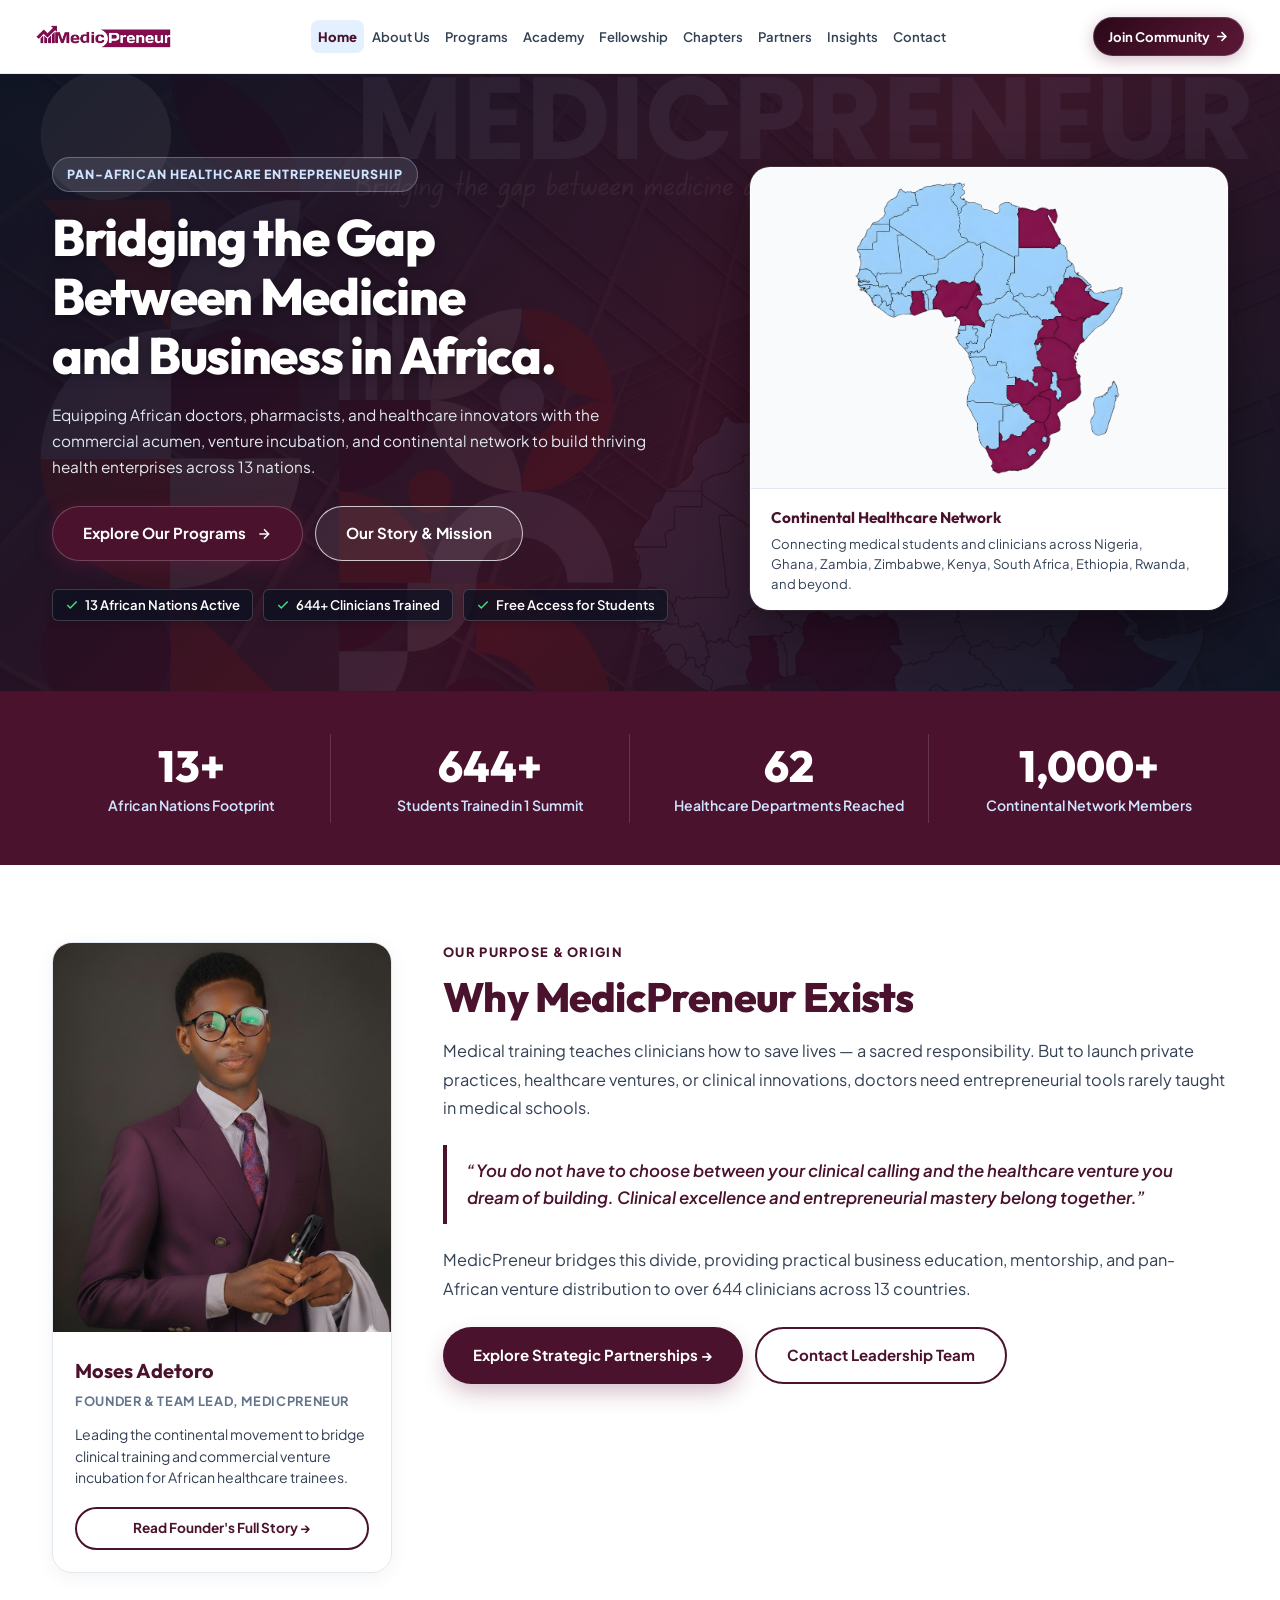
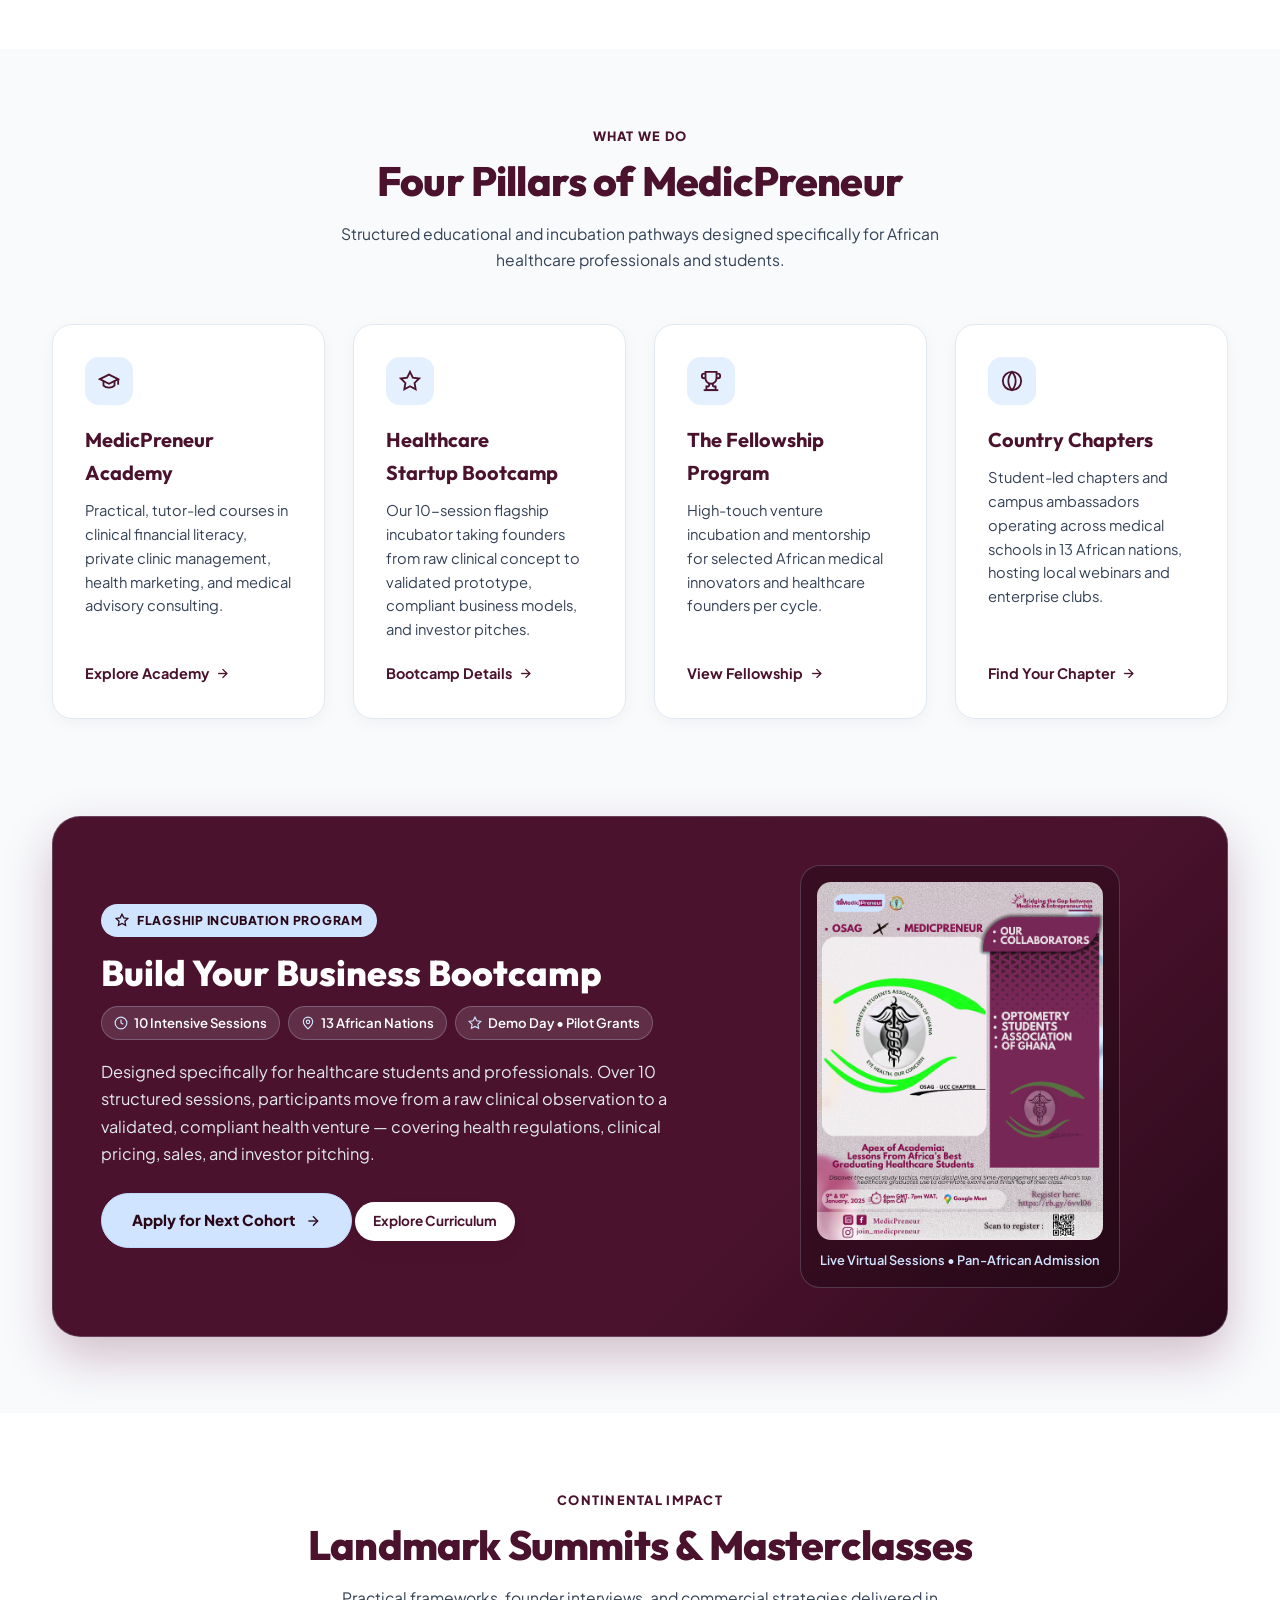
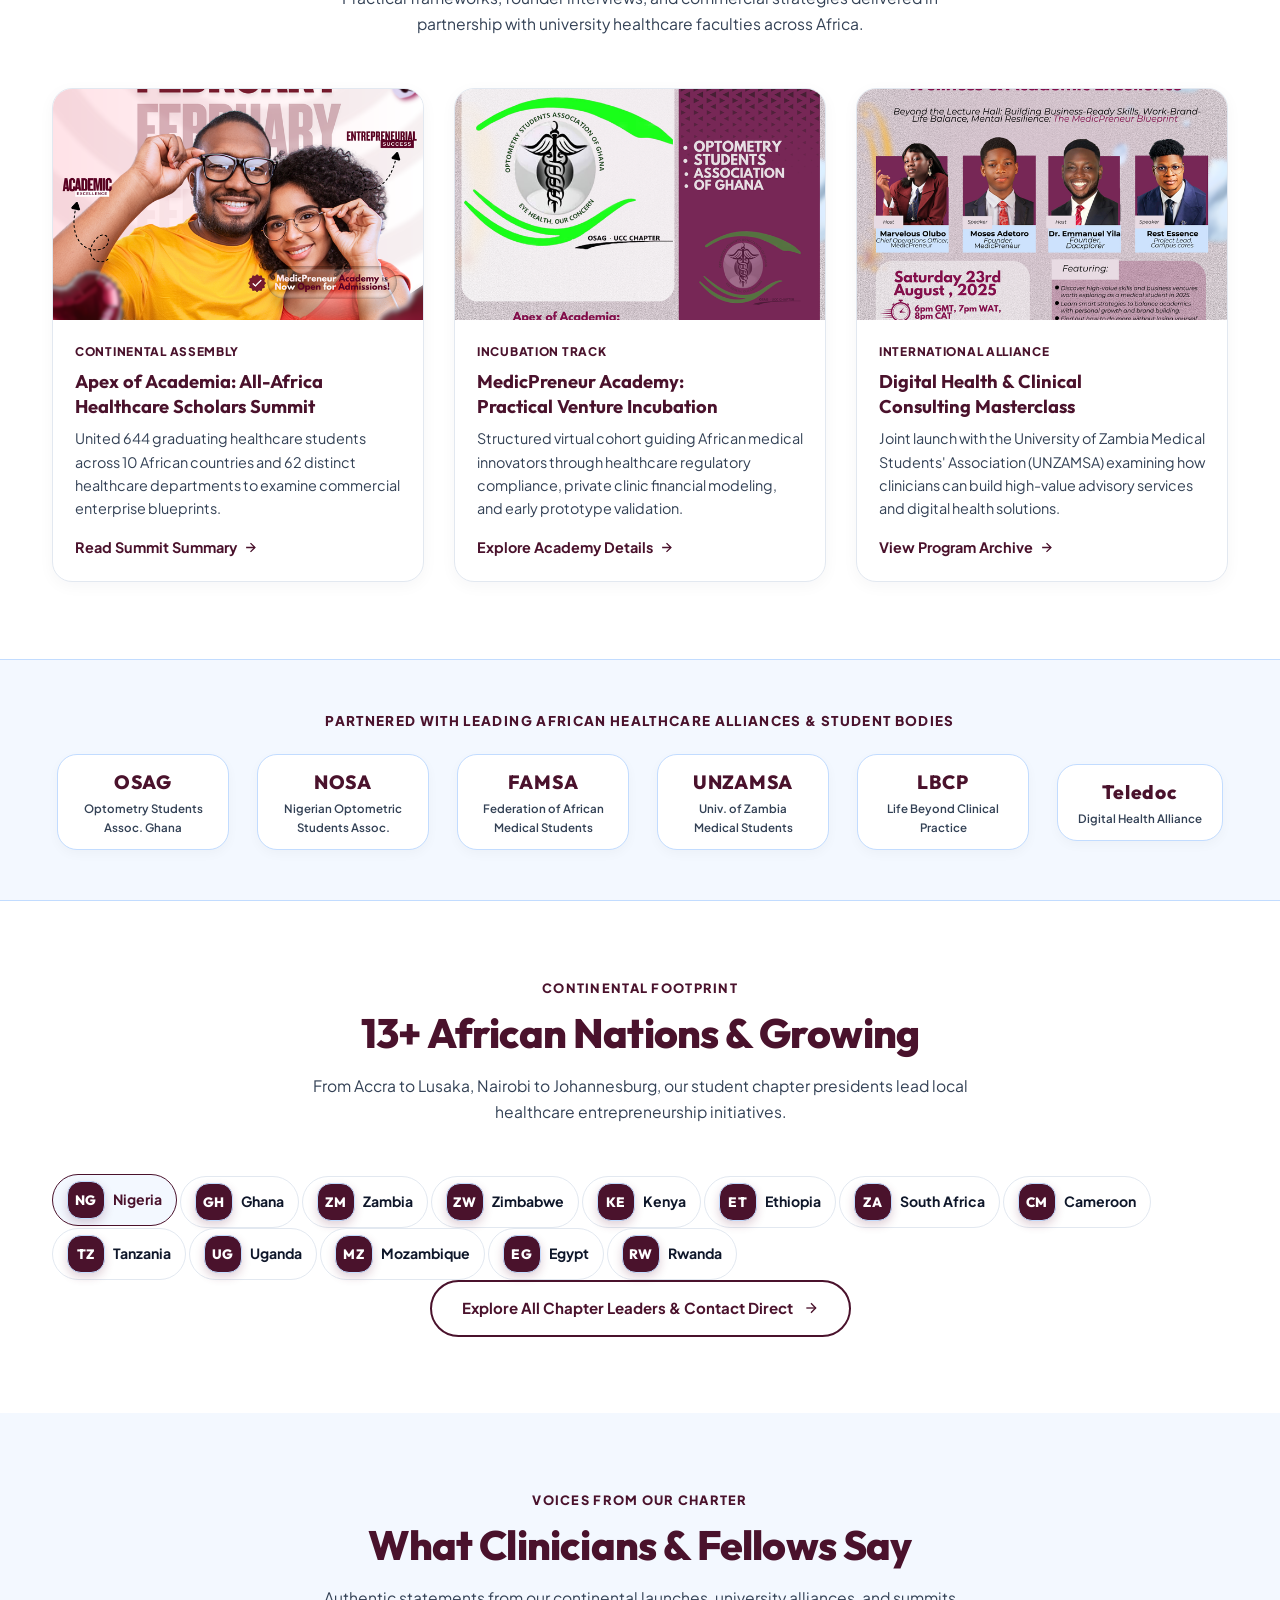
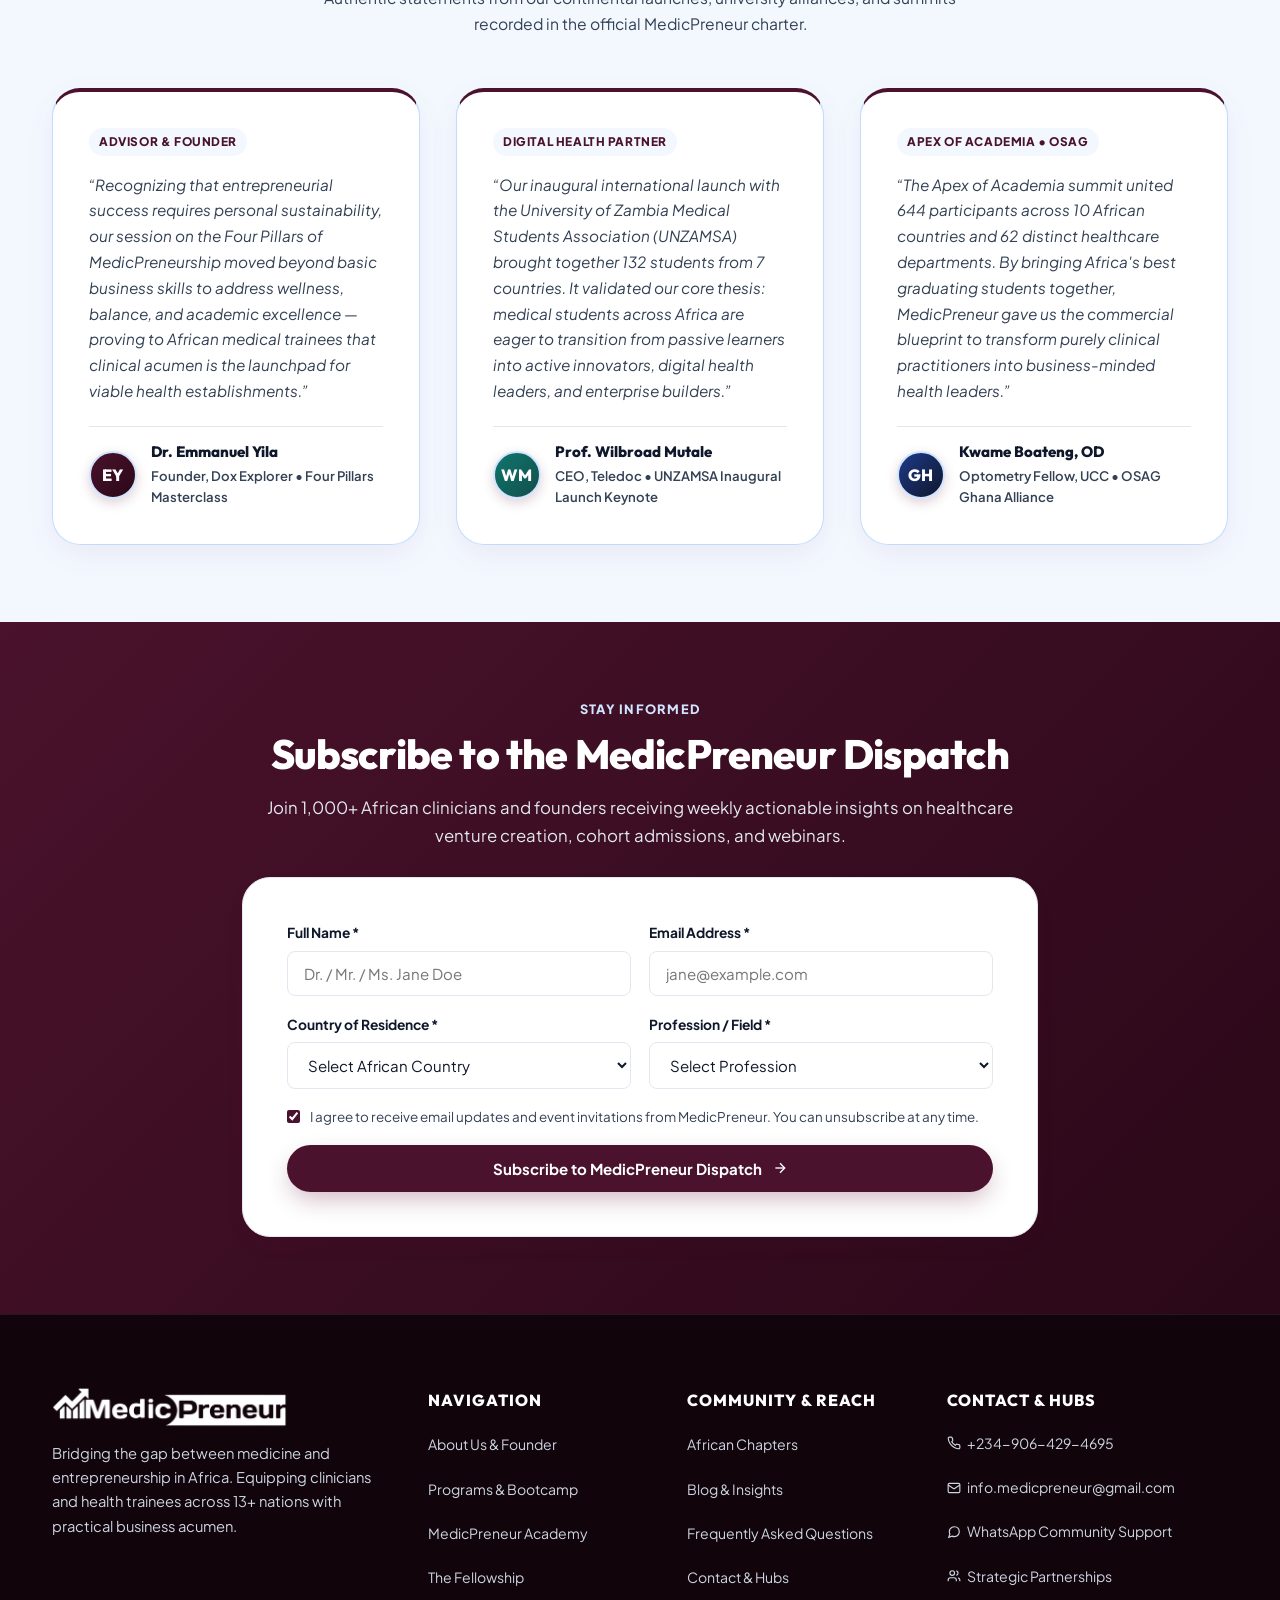
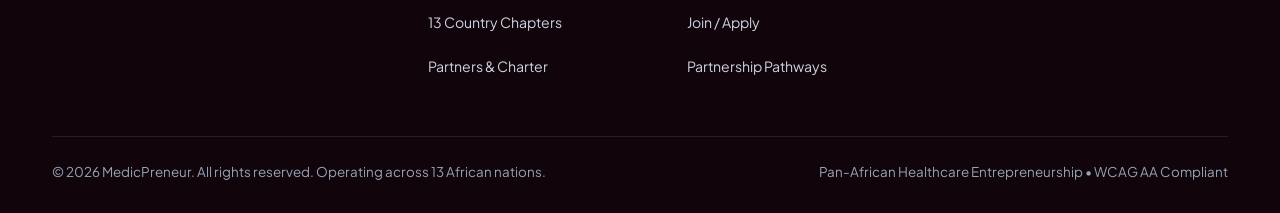
==== commit 646213de: "Remove PDF downloads, dim burgundy palette, apply dimmed header background, and clean up application" ====
--- a/index.html
+++ b/index.html
@@ -4,7 +4,7 @@
   <meta charset="UTF-8">
   <meta name="viewport" content="width=device-width, initial-scale=1.0">
   <title>MedicPreneur | Healthcare Entrepreneurship for African Health Professionals</title>
-  <meta name="description" content="MedicPreneur is a healthcare entrepreneurship platform for African health professionals and students, active across 13+ African countries. Bridging clinical training and business acumen.">
+  <meta name="description" content="MedicPreneur equips African clinicians, healthcare students, and innovators across 13+ nations with business acumen, venture incubation, and commercial leadership.">
   <link rel="canonical" href="https://medicpreneur.com/">
 
   <!-- Google Fonts: Plus Jakarta Sans for body, Outfit for headings -->
@@ -19,27 +19,25 @@
   <div id="scroll-progress" class="scroll-progress-bar" aria-hidden="true"></div>
 
   <!-- ==============================================
-       NAVBAR (Clean, Responsive, Zero Emojis)
+       NAVBAR (Direct at top, 100% Clean, No Pre-Nav Bars)
        ============================================== -->
   <header class="navbar-wrapper" id="site-header">
     <div class="navbar-container">
       <a href="index.html" class="navbar-brand" aria-label="MedicPreneur Home">
-        <img src="assets/images/medicpreneur_logo_clean.png" alt="MedicPreneur Logo" class="brand-logo-img">
+        <img src="assets/images/medicpreneur_logo_clean.png" alt="MedicPreneur" class="brand-logo-img">
       </a>
 
       <!-- Desktop Nav Links -->
       <nav class="navbar-links" aria-label="Main Navigation">
         <ul class="nav-menu">
           <li><a href="index.html" class="nav-item active">Home</a></li>
-          <li><a href="about.html" class="nav-item">About</a></li>
+          <li><a href="about.html" class="nav-item">About Us</a></li>
           <li><a href="programs.html" class="nav-item">Programs</a></li>
           <li><a href="academy.html" class="nav-item">Academy</a></li>
           <li><a href="fellowship.html" class="nav-item">Fellowship</a></li>
-          <li><a href="events.html" class="nav-item">Events</a></li>
           <li><a href="chapters.html" class="nav-item">Chapters</a></li>
           <li><a href="partners.html" class="nav-item">Partners</a></li>
           <li><a href="blog.html" class="nav-item">Insights</a></li>
-          <li><a href="faq.html" class="nav-item">FAQ</a></li>
           <li><a href="contact.html" class="nav-item">Contact</a></li>
         </ul>
       </nav>
@@ -47,7 +45,7 @@
       <!-- Global CTA & Mobile Hamburger -->
       <div class="navbar-controls">
         <a href="apply.html" class="global-cta-btn">
-          <span>Join / Apply</span>
+          <span>Join Community</span>
           <svg viewBox="0 0 24 24" width="15" height="15" stroke="currentColor" stroke-width="2.5" fill="none"><path d="M5 12h14"></path><path d="m12 5 7 7-7 7"></path></svg>
         </a>
 
@@ -60,7 +58,7 @@
     </div>
   </header>
 
-  <!-- Mobile Slide-out Drawer (Direct child of body to prevent stacking context clipping) -->
+  <!-- Mobile Slide-out Drawer -->
   <div id="mobile-nav-drawer" class="mobile-nav-drawer" aria-hidden="true">
     <div class="drawer-header-row">
       <img src="assets/images/medicpreneur_logo_clean.png" alt="MedicPreneur" class="drawer-brand-img">
@@ -70,17 +68,15 @@
     <nav class="drawer-links-nav">
       <ul class="drawer-menu-list">
         <li><a href="index.html" class="drawer-link active">Home</a></li>
-        <li><a href="about.html" class="drawer-link">About Us &amp; Founder's Vision</a></li>
+        <li><a href="about.html" class="drawer-link">About Us &amp; Founder</a></li>
         <li><a href="programs.html" class="drawer-link">Programs &amp; Bootcamp</a></li>
         <li><a href="academy.html" class="drawer-link">MedicPreneur Academy</a></li>
-        <li><a href="fellowship.html" class="drawer-link">Fellowship Program</a></li>
-        <li><a href="ambassadors.html" class="drawer-link">Ambassador Network</a></li>
-        <li><a href="events.html" class="drawer-link">Events &amp; Webinars</a></li>
-        <li><a href="chapters.html" class="drawer-link">African Country Chapters</a></li>
-        <li><a href="partners.html" class="drawer-link">Partners &amp; Deck</a></li>
-        <li><a href="blog.html" class="drawer-link">Insights &amp; Stories</a></li>
+        <li><a href="fellowship.html" class="drawer-link">The Fellowship</a></li>
+        <li><a href="chapters.html" class="drawer-link">13 Country Chapters</a></li>
+        <li><a href="partners.html" class="drawer-link">Partners &amp; Charter</a></li>
+        <li><a href="blog.html" class="drawer-link">Insights &amp; Articles</a></li>
         <li><a href="faq.html" class="drawer-link">Frequently Asked Questions</a></li>
-        <li><a href="contact.html" class="drawer-link">Contact &amp; Regional Hubs</a></li>
+        <li><a href="contact.html" class="drawer-link">Contact &amp; Hubs</a></li>
       </ul>
     </nav>
 
@@ -92,270 +88,225 @@
 
   <main>
     <!-- ==============================================
-         1. HERO SECTION (PRD 6.1)
+         1. HERO SECTION (Clean, Dignified & 100% Responsive)
          ============================================== -->
     <section class="front-page-cover-section">
       <div class="container">
         <div class="hero-split-grid">
-          <!-- Left Column -->
+          <!-- Left Column: Content -->
           <div class="hero-content-col reveal-on-scroll">
-            <span class="eyebrow-pill">
-              <svg viewBox="0 0 24 24" width="14" height="14" stroke="currentColor" stroke-width="2" fill="none"><circle cx="12" cy="12" r="10"></circle><path d="M12 2a15.3 15.3 0 0 1 4 10 15.3 15.3 0 0 1-4 10 15.3 15.3 0 0 1-4-10 15.3 15.3 0 0 1 4-10z"></path><path d="M2 12h20"></path></svg>
-              <span>Pan-African Healthcare Entrepreneurship</span>
-            </span>
+            <span class="hero-kicker">Pan-African Healthcare Entrepreneurship</span>
             
-            <h1 class="hero-main-title">Bridging Medicine &amp; Entrepreneurship in Africa.</h1>
-            
-            <p class="hero-tagline">
-              Medical schools teach medicine, not how to build something from it.
-            </p>
+            <h1 class="hero-main-title">
+              Bridging the Gap Between Medicine and Business in Africa.
+            </h1>
             
             <p class="hero-lead-desc">
-              MedicPreneur equips African healthcare students and clinicians across 13+ nations with practical business acumen, venture incubation, and high-income skills to build sustainable health enterprises alongside academic excellence.
+              Equipping African doctors, pharmacists, and healthcare innovators with the commercial acumen, venture incubation, and continental network to build thriving health enterprises across 13 nations.
             </p>
 
             <div class="hero-actions-row">
-              <a href="apply.html" class="btn btn-burgundy">
-                <span>Join the Community</span>
-                <svg viewBox="0 0 24 24" width="16" height="16" stroke="currentColor" stroke-width="2" fill="none"><path d="M5 12h14"></path><path d="m12 5 7 7-7 7"></path></svg>
-              </a>
-              <a href="academy.html" class="btn btn-light-blue">
-                <span>Explore the Academy</span>
-              </a>
-            </div>
-
-            <div class="hero-meta-line">
-              <a href="tel:+2349064294695" class="hero-meta-link">
-                <svg viewBox="0 0 24 24"><path d="M22 16.92v3a2 2 0 0 1-2.18 2 19.79 19.79 0 0 1-8.63-3.07 19.5 19.5 0 0 1-6-6 19.79 19.79 0 0 1-3.07-8.67A2 2 0 0 1 4.11 2h3a2 2 0 0 1 2 1.72 12.84 12.84 0 0 0 .7 2.81 2 2 0 0 1-.45 2.11L8.09 9.91a16 16 0 0 0 6 6l1.27-1.27a2 2 0 0 1 2.11-.45 12.84 12.84 0 0 0 2.81.7A2 2 0 0 1 22 16.92z"></path></svg>
-                <span>+234-906-429-4695</span>
-              </a>
-              <span>&bull;</span>
-              <a href="mailto:info.medicpreneur@gmail.com" class="hero-meta-link">
-                <svg viewBox="0 0 24 24"><rect x="2" y="4" width="20" height="16" rx="2"></rect><path d="m22 7-8.97 5.7a1.94 1.94 0 0 1-2.06 0L2 7"></path></svg>
-                <span>info.medicpreneur@gmail.com</span>
-              </a>
-              <span>&bull;</span>
-              <span>13+ Countries Active</span>
-            </div>
-          </div>
-
-          <!-- Right Column: Clean Africa Map Card -->
+              <a href="programs.html" class="btn btn-burgundy">
+                <span>Explore Our Programs</span>
+                <svg viewBox="0 0 24 24" width="16" height="16" stroke="currentColor" stroke-width="2.2" fill="none"><path d="M5 12h14"></path><path d="m12 5 7 7-7 7"></path></svg>
+              </a>
+              <a href="about.html" class="btn btn-outline-burgundy">
+                <span>Our Story &amp; Mission</span>
+              </a>
+            </div>
+
+            <div class="hero-credibility-note">
+              <span>
+                <svg viewBox="0 0 24 24"><polyline points="20 6 9 17 4 12"></polyline></svg>
+                13 African Nations Active
+              </span>
+              <span>
+                <svg viewBox="0 0 24 24"><polyline points="20 6 9 17 4 12"></polyline></svg>
+                644+ Clinicians Trained
+              </span>
+              <span>
+                <svg viewBox="0 0 24 24"><polyline points="20 6 9 17 4 12"></polyline></svg>
+                Free Access for Students
+              </span>
+            </div>
+          </div>
+
+          <!-- Right Column: Authentic Map Showcase Frame -->
           <div class="hero-visual-col reveal-on-scroll">
-            <div class="hero-map-card">
-              <div class="hero-map-badge">
-                <span class="badge-dot"></span>
-                <span>Active Continental Network</span>
-              </div>
-              <img src="assets/images/africa_map_chart_clean.png" alt="MedicPreneur 13+ African Nations Footprint" class="hero-africa-map">
-              <p class="hero-map-caption">Active Across 13 African Nations &bull; North, East, West &amp; Southern Africa</p>
-            </div>
-          </div>
-        </div>
-      </div>
-    </section>
-
-    <!-- ==============================================
-         2. LIVE IMPACT STRIP (PRD 6.1)
+            <div class="hero-showcase-frame">
+              <img src="assets/images/africa_map_chart_clean.png" alt="MedicPreneur 13 African Nations Operational Map" class="hero-showcase-img">
+              <div class="hero-showcase-caption">
+                <strong>Continental Healthcare Network</strong>
+                <p>Connecting medical students and clinicians across Nigeria, Ghana, Zambia, Zimbabwe, Kenya, South Africa, Ethiopia, Rwanda, and beyond.</p>
+              </div>
+            </div>
+          </div>
+        </div>
+      </div>
+    </section>
+
+    <!-- ==============================================
+         2. IMPACT METRICS STRIP (Clean & Responsive)
          ============================================== -->
     <section class="stats-ribbon-section">
       <div class="container">
         <div class="stats-ribbon-grid">
           <div class="stat-item reveal-on-scroll">
-            <div class="stat-number-wrap">
-              <strong class="stat-rolling-number" data-target="13" data-suffix="+">0</strong>
-            </div>
+            <strong class="stat-rolling-number" data-target="13" data-suffix="+">13+</strong>
             <span class="stat-label">African Nations Footprint</span>
           </div>
 
           <div class="stat-item reveal-on-scroll">
-            <div class="stat-number-wrap">
-              <strong class="stat-rolling-number" data-target="644" data-suffix="+">0</strong>
-            </div>
-            <span class="stat-label">Students Trained in 1 Weekend</span>
+            <strong class="stat-rolling-number" data-target="644" data-suffix="+">644+</strong>
+            <span class="stat-label">Students Trained in 1 Summit</span>
           </div>
 
           <div class="stat-item reveal-on-scroll">
-            <div class="stat-number-wrap">
-              <strong class="stat-rolling-number" data-target="62" data-suffix="">0</strong>
-            </div>
+            <strong class="stat-rolling-number" data-target="62" data-suffix="">62</strong>
             <span class="stat-label">Healthcare Departments Reached</span>
           </div>
 
           <div class="stat-item reveal-on-scroll">
-            <div class="stat-number-wrap">
-              <strong class="stat-rolling-number" data-target="1000" data-suffix="+">0</strong>
-            </div>
-            <span class="stat-label">Continental Community Members</span>
-          </div>
-        </div>
-      </div>
-    </section>
-
-    <!-- ==============================================
-         3. STORY SNAPSHOT (PRD 6.1)
+            <strong class="stat-rolling-number" data-target="1000" data-suffix="+">1,000+</strong>
+            <span class="stat-label">Continental Network Members</span>
+          </div>
+        </div>
+      </div>
+    </section>
+
+    <!-- ==============================================
+         3. FOUNDER & PURPOSE (Authentic Human Story)
          ============================================== -->
     <section class="section-spacing" style="background-color: #FFFFFF;">
       <div class="container">
-        <div class="responsive-grid-story reveal-on-scroll">
+        <div class="story-split-grid reveal-on-scroll">
+          <!-- Founder Image & Credentials -->
           <div>
-            <span class="eyebrow-pill">OUR PURPOSE &amp; ORIGIN</span>
+            <div class="founder-card-frame">
+              <img src="assets/images/founder_moses_adetoro.jpg" alt="Moses Adetoro, Founder & Team Lead, MedicPreneur" class="founder-portrait-img">
+              <div class="founder-card-details">
+                <h3 class="founder-name">Moses Adetoro</h3>
+                <span class="founder-title">Founder &amp; Team Lead, MedicPreneur</span>
+                <p class="founder-bio">
+                  Leading the continental movement to bridge clinical training and commercial venture incubation for African healthcare trainees.
+                </p>
+                <a href="about.html" class="btn btn-sm btn-outline-burgundy" style="width: 100%;">
+                  <span>Read Founder's Full Story &rarr;</span>
+                </a>
+              </div>
+            </div>
+          </div>
+
+          <!-- The Narrative -->
+          <div>
+            <span class="section-kicker">Our Purpose &amp; Origin</span>
             <h2 class="section-heading">Why MedicPreneur Exists</h2>
-            <p style="font-size: 1.05rem; line-height: 1.75; color: var(--text-secondary); margin-bottom: 20px;">
-              In medical school, they teach medicine. They prepare you to save lives &mdash; and that is a sacred calling. But to establish a health startup, to build something sustainable, and to earn what you are actually worth, you need business strategies that were never part of standard curricula.
+            
+            <p class="story-p">
+              Medical training teaches clinicians how to save lives &mdash; a sacred responsibility. But to launch private practices, healthcare ventures, or clinical innovations, doctors need entrepreneurial tools rarely taught in medical schools.
             </p>
-            <p style="font-size: 1.05rem; line-height: 1.75; color: var(--text-secondary); margin-bottom: 26px;">
-              Talented, hardworking professionals graduate underpaid, undervalued, and without the tools to build income independently. <strong>MedicPreneur exists to prove that clinical excellence and entrepreneurial mastery belong together.</strong>
+
+            <blockquote class="story-quote">
+              &ldquo;You do not have to choose between your clinical calling and the healthcare venture you dream of building. Clinical excellence and entrepreneurial mastery belong together.&rdquo;
+            </blockquote>
+
+            <p class="story-p">
+              MedicPreneur bridges this divide, providing practical business education, mentorship, and pan-African venture distribution to over 644 clinicians across 13 countries.
             </p>
-            <div style="display: flex; flex-wrap: wrap; gap: 14px;">
-              <a href="about.html" class="btn btn-burgundy">
-                <span>Founder's Vision &amp; Story</span>
-                <svg viewBox="0 0 24 24" width="16" height="16" stroke="currentColor" stroke-width="2" fill="none"><path d="M5 12h14"></path><path d="m12 5 7 7-7 7"></path></svg>
-              </a>
-              <a href="MedicPreneur_LBCP_PARTNERSHIP_PATHWAYS.pdf" target="_blank" class="btn btn-outline-burgundy">
-                <span>View Partnership Concept Note (PDF)</span>
-              </a>
-            </div>
-          </div>
-
-          <div class="feature-image-frame" style="text-align: center;">
-            <div style="background: linear-gradient(135deg, var(--burgundy-deep) 0%, var(--burgundy-primary) 100%); padding: clamp(24px, 3vw, 36px); border-radius: var(--radius-xl); color: #FFFFFF; box-shadow: var(--shadow-card); border: 1.5px solid rgba(208, 228, 255, 0.25); text-align: left;">
-              <span class="flagship-eyebrow" style="background: var(--blue-light); color: var(--burgundy-deep); margin-bottom: 16px;">
-                OFFICIAL CONCEPT NOTE &bull; 2026
-              </span>
-              <h3 style="font-family: var(--font-display); font-size: 1.4rem; color: #FFFFFF; margin-bottom: 12px; line-height: 1.3;">
-                Bridging the Gap Between Medicine &amp; Entrepreneurship in Africa
-              </h3>
-              <p style="color: #CBD5E1; font-size: 0.92rem; line-height: 1.6; margin-bottom: 22px;">
-                Prepared by Founder Moses Adetoro. Documenting our operational footprint across 13 African nations and five collaboration pathways with Life Beyond Clinical Practice.
-              </p>
-              <div style="display: grid; grid-template-columns: repeat(2, 1fr); gap: 12px; margin-bottom: 20px;">
-                <div style="background: rgba(255,255,255,0.1); padding: 12px; border-radius: var(--radius-md);">
-                  <strong style="font-size: 1.5rem; font-family: var(--font-heading); color: #FFFFFF; display: block;">13</strong>
-                  <span style="font-size: 0.78rem; color: var(--blue-light); text-transform: uppercase;">Active Nations</span>
-                </div>
-                <div style="background: rgba(255,255,255,0.1); padding: 12px; border-radius: var(--radius-md);">
-                  <strong style="font-size: 1.5rem; font-family: var(--font-heading); color: #FFFFFF; display: block;">644+</strong>
-                  <span style="font-size: 0.78rem; color: var(--blue-light); text-transform: uppercase;">Students Trained</span>
-                </div>
-              </div>
-              <a href="MedicPreneur_LBCP_PARTNERSHIP_PATHWAYS.pdf" target="_blank" class="btn btn-light-blue btn-full btn-sm">
-                <span>Read Full 16-Page Charter (PDF)</span>
-                <svg viewBox="0 0 24 24" width="16" height="16" stroke="currentColor" stroke-width="2" fill="none"><path d="M14 2H6a2 2 0 0 0-2 2v16a2 2 0 0 0 2 2h12a2 2 0 0 0 2-2V8z"></path><polyline points="14 2 14 8 20 8"></polyline></svg>
-              </a>
-            </div>
-          </div>
-        </div>
-      </div>
-    </section>
-
-    <!-- ==============================================
-         4. WHAT WE DO CARDS (PRD 6.1 - CLEAN SVGS, BALANCED)
+
+            <div class="story-actions">
+              <a href="partners.html" class="btn btn-burgundy">
+                <span>Explore Strategic Partnerships &rarr;</span>
+              </a>
+              <a href="contact.html" class="btn btn-outline-burgundy">
+                <span>Contact Leadership Team</span>
+              </a>
+            </div>
+          </div>
+        </div>
+      </div>
+    </section>
+
+    <!-- ==============================================
+         4. CORE PROGRAMS (Clean 4 Pillars Grid)
          ============================================== -->
     <section class="section-spacing" style="background-color: var(--bg-main);">
       <div class="container">
         <div class="section-title-wrap text-center reveal-on-scroll">
-          <span class="eyebrow-pill">OUR ECOSYSTEM</span>
-          <h2 class="section-heading">What We Do</h2>
-          <p class="section-desc">Comprehensive pathways transforming healthcare students into venture creators and global health leaders.</p>
-        </div>
-
-        <div class="what-we-do-grid">
-          <!-- Card 1: Academy -->
-          <div class="what-card reveal-on-scroll">
-            <div class="what-card-header">
-              <span class="icon-circle">
-                <svg viewBox="0 0 24 24"><path d="M22 10v6M2 10l10-5 10 5-10 5z"></path><path d="M6 12v5c3 3 9 3 12 0v-5"></path></svg>
-              </span>
-              <span class="status-badge open">Active Cohorts</span>
-            </div>
+          <span class="section-kicker">What We Do</span>
+          <h2 class="section-heading">Four Pillars of MedicPreneur</h2>
+          <p class="section-desc">Structured educational and incubation pathways designed specifically for African healthcare professionals and students.</p>
+        </div>
+
+        <div class="program-grid-clean">
+          <!-- Pillar 1: Academy -->
+          <div class="program-card-clean reveal-on-scroll">
+            <span class="icon-circle">
+              <svg viewBox="0 0 24 24"><path d="M22 10v6M2 10l10-5 10 5-10 5z"></path><path d="M6 12v5c3 3 9 3 12 0v-5"></path></svg>
+            </span>
             <h3>MedicPreneur Academy</h3>
-            <p>Practical, tutor-led courses and cohort incubation in healthcare financial literacy, private clinic setup, and high-value health consulting.</p>
-            <a href="academy.html" class="what-card-link">
-              <span>Explore Academy Courses</span>
+            <p>Practical, tutor-led courses in clinical financial literacy, private clinic management, health marketing, and medical advisory consulting.</p>
+            <a href="academy.html" class="link-arrow">
+              <span>Explore Academy</span>
               <svg viewBox="0 0 24 24"><path d="M5 12h14"></path><path d="m12 5 7 7-7 7"></path></svg>
             </a>
           </div>
 
-          <!-- Card 2: Fellowship -->
-          <div class="what-card reveal-on-scroll">
-            <div class="what-card-header">
-              <span class="icon-circle">
-                <svg viewBox="0 0 24 24"><path d="M6 9H4.5a2.5 2.5 0 0 1 0-5H6"></path><path d="M18 9h1.5a2.5 2.5 0 0 0 0-5H18"></path><path d="M4 22h16"></path><path d="M10 14.66V17c0 .55-.45 1-1 1H7v4h10v-4h-2c-.55 0-1-.45-1-1v-2.34"></path><path d="M18 2H6v7a6 6 0 0 0 12 0V2z"></path></svg>
-              </span>
-              <span class="status-badge upcoming">Selective</span>
-            </div>
-            <h3>The MedicPreneur Fellowship</h3>
-            <p>An elite, high-touch incubation fellowship for 15&ndash;20 top-tier African healthcare professionals per cycle, combining venture creation with executive career coaching.</p>
-            <a href="fellowship.html" class="what-card-link">
-              <span>View Fellowship Details</span>
+          <!-- Pillar 2: Bootcamp -->
+          <div class="program-card-clean reveal-on-scroll">
+            <span class="icon-circle">
+              <svg viewBox="0 0 24 24"><polygon points="12 2 15.09 8.26 22 9.27 17 14.14 18.18 21.02 12 17.77 5.82 21.02 7 14.14 2 9.27 8.91 8.26 12 2"></polygon></svg>
+            </span>
+            <h3>Healthcare Startup Bootcamp</h3>
+            <p>Our 10-session flagship incubator taking founders from raw clinical concept to validated prototype, compliant business models, and investor pitches.</p>
+            <a href="programs.html#bootcamp" class="link-arrow">
+              <span>Bootcamp Details</span>
               <svg viewBox="0 0 24 24"><path d="M5 12h14"></path><path d="m12 5 7 7-7 7"></path></svg>
             </a>
           </div>
 
-          <!-- Card 3: Events & Webinars -->
-          <div class="what-card reveal-on-scroll">
-            <div class="what-card-header">
-              <span class="icon-circle">
-                <svg viewBox="0 0 24 24"><rect x="3" y="4" width="18" height="18" rx="2" ry="2"></rect><line x1="16" y1="2" x2="16" y2="6"></line><line x1="8" y1="2" x2="8" y2="6"></line><line x1="3" y1="10" x2="21" y2="10"></line></svg>
-              </span>
-              <span class="status-badge open">WAT Timezone</span>
-            </div>
-            <h3>Events &amp; Masterclasses</h3>
-            <p>Continental summits, interactive webinars, and masterclasses featuring Africa's best graduating clinicians, founders, and healthcare executives.</p>
-            <a href="events.html" class="what-card-link">
-              <span>Browse Events &amp; Gallery</span>
+          <!-- Pillar 3: Fellowship -->
+          <div class="program-card-clean reveal-on-scroll">
+            <span class="icon-circle">
+              <svg viewBox="0 0 24 24"><path d="M6 9H4.5a2.5 2.5 0 0 1 0-5H6"></path><path d="M18 9h1.5a2.5 2.5 0 0 0 0-5H18"></path><path d="M4 22h16"></path><path d="M10 14.66V17c0 .55-.45 1-1 1H7v4h10v-4h-2c-.55 0-1-.45-1-1v-2.34"></path><path d="M18 2H6v7a6 6 0 0 0 12 0V2z"></path></svg>
+            </span>
+            <h3>The Fellowship Program</h3>
+            <p>High-touch venture incubation and mentorship for selected African medical innovators and healthcare founders per cycle.</p>
+            <a href="fellowship.html" class="link-arrow">
+              <span>View Fellowship</span>
               <svg viewBox="0 0 24 24"><path d="M5 12h14"></path><path d="m12 5 7 7-7 7"></path></svg>
             </a>
           </div>
 
-          <!-- Card 4: Ambassador Program -->
-          <div class="what-card reveal-on-scroll">
-            <div class="what-card-header">
-              <span class="icon-circle">
-                <svg viewBox="0 0 24 24"><polygon points="11 5 6 9 2 9 2 15 6 15 11 19 11 5"></polygon><path d="M19.07 4.93a10 10 0 0 1 0 14.14M15.54 8.46a5 5 0 0 1 0 7.07"></path></svg>
-              </span>
-              <span class="status-badge open">Campus Network</span>
-            </div>
-            <h3>Ambassador Program</h3>
-            <p>Empowering student leaders to spearhead entrepreneurship clubs, host local masterclasses, and represent MedicPreneur across their medical schools.</p>
-            <a href="ambassadors.html" class="what-card-link">
-              <span>Become an Ambassador</span>
+          <!-- Pillar 4: Chapters -->
+          <div class="program-card-clean reveal-on-scroll">
+            <span class="icon-circle">
+              <svg viewBox="0 0 24 24"><circle cx="12" cy="12" r="10"></circle><path d="M12 2a15.3 15.3 0 0 1 4 10 15.3 15.3 0 0 1-4 10 15.3 15.3 0 0 1-4-10 15.3 15.3 0 0 1 4-10z"></path></svg>
+            </span>
+            <h3>Country Chapters</h3>
+            <p>Student-led chapters and campus ambassadors operating across medical schools in 13 African nations, hosting local webinars and enterprise clubs.</p>
+            <a href="chapters.html" class="link-arrow">
+              <span>Find Your Chapter</span>
               <svg viewBox="0 0 24 24"><path d="M5 12h14"></path><path d="m12 5 7 7-7 7"></path></svg>
             </a>
           </div>
-
-          <!-- Card 5: Country Chapters -->
-          <div class="what-card reveal-on-scroll">
-            <div class="what-card-header">
-              <span class="icon-circle">
-                <svg viewBox="0 0 24 24"><circle cx="12" cy="10" r="3"></circle><path d="M12 2a8 8 0 0 0-8 8c0 5.25 8 12 8 12s8-6.75 8-12a8 8 0 0 0-8-8z"></path></svg>
-              </span>
-              <span class="status-badge open">13 Countries</span>
-            </div>
-            <h3>Continental Chapters</h3>
-            <p>Local chapter leadership networks in Nigeria, Ghana, Zambia, Zimbabwe, Ethiopia, South Africa, and beyond. Find your local chapter or launch one.</p>
-            <a href="chapters.html" class="what-card-link">
-              <span>Explore African Chapters</span>
-              <svg viewBox="0 0 24 24"><path d="M5 12h14"></path><path d="m12 5 7 7-7 7"></path></svg>
-            </a>
-          </div>
-        </div>
-      </div>
-    </section>
-
-    <!-- ==============================================
-         5. FEATURED FLAGSHIP PROGRAM: BUILD YOUR STARTUP BOOTCAMP (PRD 6.1 & 6.3)
-         ============================================== -->
-    <section class="section-spacing" style="padding-top: 0; padding-bottom: 30px;">
+        </div>
+      </div>
+    </section>
+
+    <!-- ==============================================
+         5. FLAGSHIP BOOTCAMP SHOWCASE (Clean & Executive)
+         ============================================== -->
+    <section class="section-spacing" style="padding-top: 20px;">
       <div class="container">
         <div class="flagship-program-card reveal-on-scroll">
           <div class="flagship-grid">
             <div>
               <span class="flagship-eyebrow">
                 <svg viewBox="0 0 24 24"><polygon points="12 2 15.09 8.26 22 9.27 17 14.14 18.18 21.02 12 17.77 5.82 21.02 7 14.14 2 9.27 8.91 8.26 12 2"></polygon></svg>
-                <span>OUR FLAGSHIP BOOTCAMP &bull; ENROLLING COHORT 4</span>
+                <span>Flagship Incubation Program</span>
               </span>
-              <h2 class="flagship-headline">Build Your Startup: The Healthcare Entrepreneurship Bootcamp</h2>
+              <h2 class="flagship-headline">Build Your Business Bootcamp</h2>
               <div class="flagship-pills-row">
                 <span class="flagship-pill">
                   <svg viewBox="0 0 24 24"><circle cx="12" cy="12" r="10"></circle><polyline points="12 6 12 12 16 14"></polyline></svg>
@@ -371,37 +322,100 @@
                 </span>
               </div>
               <p style="color: #E2E8F0; font-size: 1.02rem; line-height: 1.68; margin-bottom: 26px;">
-                Designed specifically for healthcare students and professionals. Over 10 structured sessions, participants move from raw clinical concept to viable business model &mdash; covering validation, compliance, healthcare pricing, sales, and investor pitching.
+                Designed specifically for healthcare students and professionals. Over 10 structured sessions, participants move from a raw clinical observation to a validated, compliant health venture &mdash; covering health regulations, clinical pricing, sales, and investor pitching.
               </p>
-              <div style="display: flex; flex-wrap: wrap; gap: 14px;">
+              <div class="flagship-actions-row">
                 <a href="apply.html#academy" class="btn btn-light-blue">
                   <span>Apply for Next Cohort</span>
                   <svg viewBox="0 0 24 24" width="16" height="16" stroke="currentColor" stroke-width="2" fill="none"><path d="M5 12h14"></path><path d="m12 5 7 7-7 7"></path></svg>
                 </a>
-                <a href="programs.html#bootcamp" class="btn btn-white btn-sm" style="align-self: center;">
-                  Explore Curriculum
+                <a href="programs.html#bootcamp" class="btn btn-white btn-sm">
+                  <span>Explore Curriculum</span>
                 </a>
               </div>
             </div>
 
-            <!-- Authentic Admission Flyer Showcase -->
+            <!-- Authentic Admission Flyer Frame -->
             <div style="text-align: center;">
-              <div style="background: rgba(0, 0, 0, 0.25); padding: 18px; border-radius: var(--radius-xl); border: 1px solid rgba(208, 228, 255, 0.2); box-shadow: 0 15px 35px rgba(0,0,0,0.3); display: inline-block; max-width: 320px; width: 100%;">
-                <img src="assets/images/flyer_february_admission.png" alt="MedicPreneur Academy Cohort Admission" style="border-radius: var(--radius-lg); width: 100%; display: block; box-shadow: 0 8px 25px rgba(0,0,0,0.25);">
-                <span style="display: block; font-size: 0.8rem; color: var(--blue-light); margin-top: 10px; font-weight: 600;">Live Virtual Sessions &bull; Pan-African Admission</span>
-              </div>
-            </div>
-          </div>
-        </div>
-      </div>
-    </section>
-
-    <!-- ==============================================
-         6. PARTNERS LOGO STRIP (PRD 6.1)
+              <div class="flagship-flyer-frame">
+                <img src="assets/images/flyer_february_admission.png" alt="MedicPreneur Academy Cohort Admission">
+                <span class="flagship-flyer-caption">Live Virtual Sessions &bull; Pan-African Admission</span>
+              </div>
+            </div>
+          </div>
+        </div>
+      </div>
+    </section>
+
+    <!-- ==============================================
+         6. LANDMARK SUMMITS & MEDIA (Authentic Flyers)
+         ============================================== -->
+    <section class="section-spacing" style="background-color: #FFFFFF;">
+      <div class="container">
+        <div class="section-title-wrap text-center reveal-on-scroll">
+          <span class="section-kicker">Continental Impact</span>
+          <h2 class="section-heading">Landmark Summits &amp; Masterclasses</h2>
+          <p class="section-desc">Practical frameworks, founder interviews, and commercial strategies delivered in partnership with university healthcare faculties across Africa.</p>
+        </div>
+
+        <div class="summit-media-grid">
+          <!-- Item 1: Apex of Academia -->
+          <article class="summit-card-clean reveal-on-scroll">
+            <img src="assets/images/flyer_apex_academia.png" alt="Apex of Academia All-Africa Healthcare Scholars Summit">
+            <div class="summit-card-body">
+              <span class="summit-card-kicker">Continental Assembly</span>
+              <h3 class="summit-card-title">Apex of Academia: All-Africa Healthcare Scholars Summit</h3>
+              <p class="summit-card-desc">
+                United 644 graduating healthcare students across 10 African countries and 62 distinct healthcare departments to examine commercial enterprise blueprints.
+              </p>
+              <a href="blog.html" class="link-arrow">
+                <span>Read Summit Summary</span>
+                <svg viewBox="0 0 24 24"><path d="M5 12h14"></path><path d="m12 5 7 7-7 7"></path></svg>
+              </a>
+            </div>
+          </article>
+
+          <!-- Item 2: February Admission Cohort -->
+          <article class="summit-card-clean reveal-on-scroll">
+            <img src="assets/images/flyer_february_admission.png" alt="MedicPreneur Academy Cohort Incubation">
+            <div class="summit-card-body">
+              <span class="summit-card-kicker">Incubation Track</span>
+              <h3 class="summit-card-title">MedicPreneur Academy: Practical Venture Incubation</h3>
+              <p class="summit-card-desc">
+                Structured virtual cohort guiding African medical innovators through healthcare regulatory compliance, private clinic financial modeling, and early prototype validation.
+              </p>
+              <a href="academy.html" class="link-arrow">
+                <span>Explore Academy Details</span>
+                <svg viewBox="0 0 24 24"><path d="M5 12h14"></path><path d="m12 5 7 7-7 7"></path></svg>
+              </a>
+            </div>
+          </article>
+
+          <!-- Item 3: UNZAMSA Zambia Masterclass -->
+          <article class="summit-card-clean reveal-on-scroll">
+            <img src="assets/images/flyer_zambia_webinar.png" alt="University of Zambia UNZAMSA Clinical Masterclass">
+            <div class="summit-card-body">
+              <span class="summit-card-kicker">International Alliance</span>
+              <h3 class="summit-card-title">Digital Health &amp; Clinical Consulting Masterclass</h3>
+              <p class="summit-card-desc">
+                Joint launch with the University of Zambia Medical Students' Association (UNZAMSA) examining how clinicians can build high-value advisory services and digital health solutions.
+              </p>
+              <a href="programs.html" class="link-arrow">
+                <span>View Program Archive</span>
+                <svg viewBox="0 0 24 24"><path d="M5 12h14"></path><path d="m12 5 7 7-7 7"></path></svg>
+              </a>
+            </div>
+          </article>
+        </div>
+      </div>
+    </section>
+
+    <!-- ==============================================
+         7. INSTITUTIONAL ALLIANCES & PARTNERS
          ============================================== -->
     <section class="partners-strip-section">
       <div class="container">
-        <p class="partners-strip-title">Trusted By &amp; Partnered With Leading African Healthcare Alliances</p>
+        <p class="partners-strip-title">Partnered With Leading African Healthcare Alliances &amp; Student Bodies</p>
         <div class="partners-logo-row">
           <div class="partner-logo-item">
             <strong>OSAG</strong>
@@ -417,7 +431,7 @@
           </div>
           <div class="partner-logo-item">
             <strong>UNZAMSA</strong>
-            <span>University of Zambia Med Students</span>
+            <span>Univ. of Zambia Medical Students</span>
           </div>
           <div class="partner-logo-item">
             <strong>LBCP</strong>
@@ -432,17 +446,17 @@
     </section>
 
     <!-- ==============================================
-         7. CHAPTERS PREVIEW WITH COUNTRY BADGES (NO EMOJIS)
+         8. CONTINENTAL CHAPTERS LIST
          ============================================== -->
     <section class="section-spacing" style="background-color: #FFFFFF;">
       <div class="container">
         <div class="section-title-wrap text-center reveal-on-scroll">
-          <span class="eyebrow-pill">CONTINENTAL PRESENCE</span>
+          <span class="section-kicker">Continental Footprint</span>
           <h2 class="section-heading">13+ African Nations &amp; Growing</h2>
-          <p class="section-desc">From Accra to Lusaka, Nairobi to Johannesburg, our student chapter presidents lead local entrepreneurship hubs.</p>
-        </div>
-
-        <div style="display: flex; flex-wrap: wrap; justify-content: center; gap: 12px; margin-bottom: 34px;" class="reveal-on-scroll">
+          <p class="section-desc">From Accra to Lusaka, Nairobi to Johannesburg, our student chapter presidents lead local healthcare entrepreneurship initiatives.</p>
+        </div>
+
+        <div class="country-pills-grid reveal-on-scroll">
           <a href="chapters.html" class="country-pill active"><span class="country-badge-tag">NG</span> Nigeria</a>
           <a href="chapters.html" class="country-pill"><span class="country-badge-tag">GH</span> Ghana</a>
           <a href="chapters.html" class="country-pill"><span class="country-badge-tag">ZM</span> Zambia</a>
@@ -468,18 +482,18 @@
     </section>
 
     <!-- ==============================================
-         8. TESTIMONIALS (PRD 6.1 & VERBATIM PDF TEXT)
+         9. VERIFIED CLINICAL TESTIMONIALS (From Charter)
          ============================================== -->
     <section class="section-spacing" style="background-color: var(--blue-tint);">
       <div class="container">
         <div class="section-title-wrap text-center reveal-on-scroll">
-          <span class="eyebrow-pill">VOICES FROM OUR CONTINENTAL CHARTER</span>
-          <h2 class="section-heading">What Our Clinicians &amp; Fellows Say</h2>
-          <p class="section-desc">Authentic statements from our continental launches, university alliances, and landmark summits recorded in the official MedicPreneur charter.</p>
+          <span class="section-kicker">Voices from Our Charter</span>
+          <h2 class="section-heading">What Clinicians &amp; Fellows Say</h2>
+          <p class="section-desc">Authentic statements from our continental launches, university alliances, and summits recorded in the official MedicPreneur charter.</p>
         </div>
 
         <div class="testimonials-grid">
-          <!-- Testimonial 1: Dr. Emmanuel Yila (PDF Page 6) -->
+          <!-- Testimonial 1 -->
           <div class="testimonial-card reveal-on-scroll">
             <span class="testimonial-tag">Advisor &amp; Founder</span>
             <p class="testimonial-quote">
@@ -494,7 +508,7 @@
             </div>
           </div>
 
-          <!-- Testimonial 2: Prof. Wilbroad Mutale & UNZAMSA (PDF Page 6) -->
+          <!-- Testimonial 2 -->
           <div class="testimonial-card reveal-on-scroll">
             <span class="testimonial-tag">Digital Health Partner</span>
             <p class="testimonial-quote">
@@ -509,11 +523,11 @@
             </div>
           </div>
 
-          <!-- Testimonial 3: OSAG Ghana / Apex of Academia (PDF Pages 9-10) -->
+          <!-- Testimonial 3 -->
           <div class="testimonial-card reveal-on-scroll">
             <span class="testimonial-tag">Apex of Academia &bull; OSAG</span>
             <p class="testimonial-quote">
-              &ldquo;The Apex of Academia summit united 644 participants across 10 African countries and 62 distinct healthcare departments. By bringing Africa's best graduating students together, MedicPreneur gave us the commercial blueprint to transform purely clinical practitioners into business-minded 'Opto-preneurs.'&rdquo;
+              &ldquo;The Apex of Academia summit united 644 participants across 10 African countries and 62 distinct healthcare departments. By bringing Africa's best graduating students together, MedicPreneur gave us the commercial blueprint to transform purely clinical practitioners into business-minded health leaders.&rdquo;
             </p>
             <div class="testimonial-author-row">
               <div class="avatar-badge-initials blue-bg">GH</div>
@@ -528,102 +542,12 @@
     </section>
 
     <!-- ==============================================
-         9. LATEST FROM THE BLOG (PRD 6.1 - AUTHENTIC FLYERS)
-         ============================================== -->
-    <section class="section-spacing" style="background-color: #FFFFFF;">
-      <div class="container">
-        <div class="section-title-wrap text-center reveal-on-scroll">
-          <span class="eyebrow-pill">THOUGHT LEADERSHIP</span>
-          <h2 class="section-heading">Latest Insights &amp; Stories</h2>
-          <p class="section-desc">Practical frameworks, founder interviews, and strategies for African healthcare venture building.</p>
-        </div>
-
-        <div class="blog-grid">
-          <!-- Post 1 -->
-          <article class="blog-card reveal-on-scroll">
-            <div class="blog-card-media">
-              <img src="assets/images/flyer_february_admission.png" alt="Medical student entrepreneurship roadmap" class="blog-card-img">
-              <span class="blog-category-tag">Venture Strategy</span>
-            </div>
-            <div class="blog-card-content">
-              <div>
-                <div class="blog-meta-row" style="margin-bottom: 8px; padding-top: 0; border-top: none;">
-                  <span>Moses Adetoro</span>
-                  <span>&bull;</span>
-                  <span>5 min read</span>
-                </div>
-                <h3 class="blog-card-title">How African Medical Students Can Build Startups Without Compromising Grades</h3>
-                <p class="blog-card-excerpt">
-                  Practical time-blocking, team delegation, and lean validation strategies for busy students balancing clinical rotations with startup building.
-                </p>
-              </div>
-              <a href="blog.html" class="what-card-link" style="margin-top: auto;">
-                <span>Read Article</span>
-                <svg viewBox="0 0 24 24"><path d="M5 12h14"></path><path d="m12 5 7 7-7 7"></path></svg>
-              </a>
-            </div>
-          </article>
-
-          <!-- Post 2 -->
-          <article class="blog-card reveal-on-scroll">
-            <div class="blog-card-media">
-              <img src="assets/images/flyer_apex_academia.png" alt="Apex of Academia recap" class="blog-card-img">
-              <span class="blog-category-tag">Spotlight</span>
-            </div>
-            <div class="blog-card-content">
-              <div>
-                <div class="blog-meta-row" style="margin-bottom: 8px; padding-top: 0; border-top: none;">
-                  <span>MedicPreneur Editorial</span>
-                  <span>&bull;</span>
-                  <span>6 min read</span>
-                </div>
-                <h3 class="blog-card-title">Apex of Academia: Insights From Africa's Top Graduating Healthcare Students</h3>
-                <p class="blog-card-excerpt">
-                  Key takeaways from our landmark panel featuring Best Graduating Students from Nigeria, Ghana, Ethiopia, and Zambia on discipline and vision.
-                </p>
-              </div>
-              <a href="blog.html" class="what-card-link" style="margin-top: auto;">
-                <span>Read Article</span>
-                <svg viewBox="0 0 24 24"><path d="M5 12h14"></path><path d="m12 5 7 7-7 7"></path></svg>
-              </a>
-            </div>
-          </article>
-
-          <!-- Post 3 -->
-          <article class="blog-card reveal-on-scroll">
-            <div class="blog-card-media">
-              <img src="assets/images/flyer_zambia_webinar.png" alt="Clinical consulting masterclass" class="blog-card-img">
-              <span class="blog-category-tag">High-Income Skills</span>
-            </div>
-            <div class="blog-card-content">
-              <div>
-                <div class="blog-meta-row" style="margin-bottom: 8px; padding-top: 0; border-top: none;">
-                  <span>Prof. Wilbroad Mutale</span>
-                  <span>&bull;</span>
-                  <span>4 min read</span>
-                </div>
-                <h3 class="blog-card-title">Packaging Medical Expertise into High-Value Health Consulting</h3>
-                <p class="blog-card-excerpt">
-                  A breakdown of how doctors and pharmacists can ethically consult for digital health startups, health insurers, and clinical research firms.
-                </p>
-              </div>
-              <a href="blog.html" class="what-card-link" style="margin-top: auto;">
-                <span>Read Article</span>
-                <svg viewBox="0 0 24 24"><path d="M5 12h14"></path><path d="m12 5 7 7-7 7"></path></svg>
-              </a>
-            </div>
-          </article>
-        </div>
-      </div>
-    </section>
-
-    <!-- ==============================================
-         10. NEWSLETTER SIGN-UP (PRD 6.1 & 7.1)
+         10. NEWSLETTER SIGN-UP (Clean & Simple)
          ============================================== -->
     <section class="section-spacing" style="background: linear-gradient(135deg, var(--burgundy-primary) 0%, var(--burgundy-deep) 100%); color: #FFFFFF;">
       <div class="container-narrow">
-        <div style="text-align: center; margin-bottom: 30px;" class="reveal-on-scroll">
-          <span class="eyebrow-pill" style="background-color: var(--blue-light); color: var(--burgundy-deep);">STAY INFORMED</span>
+        <div style="text-align: center; margin-bottom: 28px;" class="reveal-on-scroll">
+          <span style="font-size: 0.8rem; font-weight: 800; text-transform: uppercase; letter-spacing: 0.1em; color: var(--blue-light); display: block; margin-bottom: 10px;">Stay Informed</span>
           <h2 class="section-heading" style="color: #FFFFFF;">Subscribe to the MedicPreneur Dispatch</h2>
           <p style="color: #E2E8F0; font-size: 1.05rem;">
             Join 1,000+ African clinicians and founders receiving weekly actionable insights on healthcare venture creation, cohort admissions, and webinars.
@@ -633,7 +557,7 @@
         <div class="form-card-wrapper reveal-on-scroll" style="background: #FFFFFF; color: var(--text-main);">
           <form data-medic-form="newsletter" class="modern-form">
             <!-- Anti-spam Honeypot -->
-            <div class="honeypot-field" aria-hidden="true">
+            <div class="honeypot-field" aria-hidden="true" style="display: none;">
               <label for="website-newsletter-field">Leave empty</label>
               <input type="text" id="website-newsletter-field" name="website_trap" tabindex="-1" autocomplete="off">
             </div>
@@ -705,15 +629,15 @@
   </main>
 
   <!-- ==============================================
-       MODERN FOOTER (Strictly Zero Emojis)
+       CORPORATE FOOTER (Zero Emojis, Clean & Responsive)
        ============================================== -->
   <footer class="modern-site-footer">
     <div class="container">
       <div class="footer-top-grid">
         <div class="footer-brand-col">
-          <img src="assets/images/medicpreneur_logo_clean.png" alt="MedicPreneur" style="height: 40px; filter: brightness(0) invert(1);">
-          <p>
-            Bridging the gap between medicine and entrepreneurship in Africa. Equipping clinicians to build sustainable health ventures across 13+ nations.
+          <img src="assets/images/medicpreneur_logo_clean.png" alt="MedicPreneur" style="height: 40px; filter: brightness(0) invert(1); margin-bottom: 14px;">
+          <p style="font-size: 0.92rem; line-height: 1.65; color: #CBD5E1;">
+            Bridging the gap between medicine and entrepreneurship in Africa. Equipping clinicians and health trainees across 13+ nations with practical business acumen.
           </p>
         </div>
 
@@ -724,20 +648,20 @@
             <li><a href="programs.html">Programs &amp; Bootcamp</a></li>
             <li><a href="academy.html">MedicPreneur Academy</a></li>
             <li><a href="fellowship.html">The Fellowship</a></li>
-            <li><a href="ambassadors.html">Ambassador Network</a></li>
-            <li><a href="events.html">Events &amp; Webinars</a></li>
+            <li><a href="chapters.html">13 Country Chapters</a></li>
+            <li><a href="partners.html">Partners &amp; Charter</a></li>
           </ul>
         </div>
 
         <div>
           <h4 class="footer-col-title">Community &amp; Reach</h4>
           <ul class="footer-links-list">
-            <li><a href="chapters.html">13 Country Chapters</a></li>
-            <li><a href="partners.html">Partners &amp; Deck</a></li>
+            <li><a href="chapters.html">African Chapters</a></li>
             <li><a href="blog.html">Blog &amp; Insights</a></li>
-            <li><a href="faq.html">FAQ</a></li>
-            <li><a href="contact.html">Contact Us</a></li>
+            <li><a href="faq.html">Frequently Asked Questions</a></li>
+            <li><a href="contact.html">Contact &amp; Hubs</a></li>
             <li><a href="apply.html">Join / Apply</a></li>
+            <li><a href="partners.html">Partnership Pathways</a></li>
           </ul>
         </div>
 
@@ -759,13 +683,13 @@
             <li>
               <a href="https://wa.me/2349064294695?text=Hello%20MedicPreneur" target="_blank">
                 <svg viewBox="0 0 24 24"><path d="M21 11.5a8.38 8.38 0 0 1-.9 3.8 8.5 8.5 0 0 1-7.6 4.7 8.38 8.38 0 0 1-3.8-.9L3 21l1.9-5.7a8.38 8.38 0 0 1-.9-3.8 8.5 8.5 0 0 1 4.7-7.6 8.38 8.38 0 0 1 3.8-.9h.5a8.48 8.48 0 0 1 8 8v.5z"></path></svg>
-                <span>WhatsApp Community</span>
+                <span>WhatsApp Community Support</span>
               </a>
             </li>
             <li>
-              <a href="MedicPreneur_LBCP_PARTNERSHIP_PATHWAYS.pdf" target="_blank">
-                <svg viewBox="0 0 24 24"><path d="M14 2H6a2 2 0 0 0-2 2v16a2 2 0 0 0 2 2h12a2 2 0 0 0 2-2V8z"></path><polyline points="14 2 14 8 20 8"></polyline><line x1="16" y1="13" x2="8" y2="13"></line><line x1="16" y1="17" x2="8" y2="17"></line><polyline points="10 9 9 9 8 9"></polyline></svg>
-                <span>Download Deck (PDF)</span>
+              <a href="partners.html">
+                <svg viewBox="0 0 24 24"><path d="M16 21v-2a4 4 0 0 0-4-4H6a4 4 0 0 0-4 4v2"></path><circle cx="9" cy="7" r="4"></circle><path d="M22 21v-2a4 4 0 0 0-3-3.87"></path><path d="M16 3.13a4 4 0 0 1 0 7.75"></path></svg>
+                <span>Strategic Partnerships</span>
               </a>
             </li>
           </ul>
@@ -773,99 +697,13 @@
       </div>
 
       <div class="footer-bottom-row">
-        <p>&copy; 2026 MedicPreneur. All rights reserved. Designed for African Healthcare Innovators.</p>
+        <p>&copy; 2026 MedicPreneur. All rights reserved. Operating across 13 African nations.</p>
         <div>
-          <span>Concept Note &bull; WCAG AA Compliant</span>
+          <span>Pan-African Healthcare Entrepreneurship &bull; WCAG AA Compliant</span>
         </div>
       </div>
     </div>
   </footer>
-
-  <!-- Lightbox Modal -->
-  <div id="image-lightbox" class="modal-backdrop" aria-hidden="true" role="dialog">
-    <div class="modal-dialog" style="max-width: 750px; padding: 20px; background: transparent; box-shadow: none;">
-      <button class="modal-close-btn" id="lightbox-close-btn" style="color: #FFFFFF; font-size: 32px;" aria-label="Close image">&times;</button>
-      <img id="lightbox-img" src="" alt="Enlarged view" style="border-radius: var(--radius-md); max-height: 80vh; margin: 0 auto;">
-      <p id="lightbox-caption" style="color: #FFFFFF; text-align: center; margin-top: 12px; font-weight: 600;"></p>
-    </div>
-  </div>
-
-  <!-- Event Registration Modal (PRD 7.4) -->
-  <div id="event-register-modal" class="modal-backdrop" aria-hidden="true" role="dialog">
-    <div class="modal-dialog">
-      <button class="modal-close-btn" id="modal-register-close" aria-label="Close form">&times;</button>
-      <div style="margin-bottom: 20px;">
-        <span class="eyebrow-pill">EVENT REGISTRATION</span>
-        <h3 class="section-heading" style="font-size: 1.6rem; margin-bottom: 6px;">Register Your Seat</h3>
-        <p style="font-size: 0.9rem; color: var(--text-secondary);">Confirmation email with calendar invite (WAT timezone) will be sent automatically.</p>
-      </div>
-
-      <form data-medic-form="event" class="modern-form">
-        <div class="honeypot-field" aria-hidden="true">
-          <input type="text" id="event-trap" name="trap" tabindex="-1">
-        </div>
-
-        <input type="hidden" id="modal-event-title" name="event_title" value="MedicPreneur Event">
-
-        <div class="input-wrap">
-          <label for="reg-name">Full Name *</label>
-          <input type="text" id="reg-name" name="name" required placeholder="Dr. / Mr. / Ms. Full Name">
-        </div>
-
-        <div class="form-row-2">
-          <div class="input-wrap">
-            <label for="reg-email">Email Address *</label>
-            <input type="email" id="reg-email" name="email" required placeholder="jane@example.com">
-          </div>
-          <div class="input-wrap">
-            <label for="reg-phone">Phone / WhatsApp *</label>
-            <input type="tel" id="reg-phone" name="phone" required placeholder="+234 ...">
-          </div>
-        </div>
-
-        <div class="form-row-2">
-          <div class="input-wrap">
-            <label for="reg-country">Country *</label>
-            <select id="reg-country" name="country" required>
-              <option value="Nigeria">Nigeria</option>
-              <option value="Ghana">Ghana</option>
-              <option value="Zambia">Zambia</option>
-              <option value="Kenya">Kenya</option>
-              <option value="South Africa">South Africa</option>
-              <option value="Ethiopia">Ethiopia</option>
-              <option value="Zimbabwe">Zimbabwe</option>
-              <option value="Other">Other African Country</option>
-            </select>
-          </div>
-          <div class="input-wrap">
-            <label for="reg-inst">University / Institution *</label>
-            <input type="text" id="reg-inst" name="institution" required placeholder="e.g. UNIBEN, UNZA, KNUST">
-          </div>
-        </div>
-
-        <div class="input-wrap">
-          <label for="reg-hear">How did you hear about us?</label>
-          <select id="reg-hear" name="referral">
-            <option value="WhatsApp Community">WhatsApp Community / Group</option>
-            <option value="LinkedIn">LinkedIn</option>
-            <option value="Colleague / Friend">Colleague / Friend</option>
-            <option value="Student Association (FAMSA/OSAG/NOSA)">Student Association (FAMSA / OSAG / NOSA)</option>
-            <option value="Instagram / X">Instagram / X</option>
-          </select>
-        </div>
-
-        <div class="consent-check-row">
-          <input type="checkbox" id="reg-consent" name="consent" required checked>
-          <label for="reg-consent">I consent to receiving event access credentials and calendar reminders.</label>
-        </div>
-
-        <button type="submit" class="btn btn-burgundy btn-full">
-          <span>Confirm Event Registration</span>
-          <svg viewBox="0 0 24 24" width="16" height="16" stroke="currentColor" stroke-width="2" fill="none"><path d="M5 12h14"></path><path d="m12 5 7 7-7 7"></path></svg>
-        </button>
-      </form>
-    </div>
-  </div>
 
   <script src="script.js"></script>
 </body>
--- a/styles.css
+++ b/styles.css
@@ -9,13 +9,14 @@
    1. Brand Design Tokens
    -------------------------------------------------------------------------- */
 :root {
-  /* PRD Brand Palette */
-  --burgundy-primary: #66193E;
-  --burgundy-deep: #430E27;
-  --burgundy-dark: #501130;
-  --burgundy-light: #7E224F;
-  --burgundy-hover: #541334;
-  --burgundy-subtle: #FDF2F7;
+  /* PRD Brand Palette - Dimmed Executive Wine Tones */
+  --burgundy-primary: #4A122C;
+  --burgundy-deep: #2A0818;
+  --burgundy-dark: #380C20;
+  --burgundy-light: #5A1736;
+  --burgundy-hover: #360B1F;
+  --burgundy-subtle: #F9F1F4;
+  --burgundy-gradient: linear-gradient(135deg, #2A0818 0%, #4A122C 60%, #5A1736 100%);
   
   --blue-light: #D0E4FF;
   --blue-soft: #E5F0FF;
@@ -23,6 +24,10 @@
   --blue-accent: #2563EB;
   --blue-dark: #1E3A8A;
   --blue-muted: #94B8E8;
+  --cyan-primary: #0EA5E9;
+  --cyan-deep: #0284C7;
+  --cyan-soft: #E0F2FE;
+  --cyan-gradient: linear-gradient(135deg, #0284C7 0%, #0EA5E9 100%);
   
   /* Accent & Highlight Colors */
   --gold-accent: #D97706;
@@ -38,9 +43,14 @@
   --bg-surface: #FFFFFF;
   --bg-subtle: #F1F5F9;
   --bg-elevated: #FFFFFF;
+  --dark-slate: #0F172A;
+  --dark-navy: #090D16;
+  --dark-card: rgba(15, 23, 42, 0.94);
   --border-light: #E2E8F0;
   --border-burgundy: rgba(102, 25, 62, 0.18);
   --border-blue: #C2DCFF;
+  --glass-border-dark: rgba(208, 228, 255, 0.18);
+  --glass-border-light: rgba(102, 25, 62, 0.08);
   
   /* High-Contrast Typography (WCAG AAA/AA Compliant) */
   --text-main: #0F172A;
@@ -51,6 +61,7 @@
   
   /* Dimensions & Spacing */
   --header-height: 74px;
+  --announcement-height: 40px;
   --max-width: 1240px;
   --max-width-narrow: 860px;
   --radius-sm: 8px;
@@ -59,12 +70,15 @@
   --radius-xl: 28px;
   --radius-full: 9999px;
   
-  /* Shadows */
+  /* Shadows & Glows */
   --shadow-subtle: 0 2px 10px rgba(15, 23, 42, 0.04);
   --shadow-card: 0 10px 25px -4px rgba(102, 25, 62, 0.06), 0 4px 10px -2px rgba(15, 23, 42, 0.03);
-  --shadow-hover: 0 18px 36px -6px rgba(102, 25, 62, 0.14), 0 8px 16px -4px rgba(15, 23, 42, 0.04);
+  --shadow-hover: 0 20px 40px -8px rgba(102, 25, 62, 0.16), 0 8px 16px -4px rgba(15, 23, 42, 0.04);
+  --shadow-enterprise: 0 20px 45px -12px rgba(15, 23, 42, 0.08), 0 0 0 1px rgba(226, 232, 240, 0.8);
   --shadow-burgundy: 0 10px 25px -4px rgba(102, 25, 62, 0.32);
   --shadow-blue: 0 10px 25px -4px rgba(37, 99, 235, 0.16);
+  --shadow-glow-cyan: 0 0 30px rgba(14, 165, 233, 0.25);
+  --shadow-glow-burgundy: 0 0 35px rgba(102, 25, 62, 0.28);
   
   /* Fonts */
   --font-body: 'Plus Jakarta Sans', system-ui, -apple-system, sans-serif;
@@ -90,8 +104,9 @@
   scroll-padding-top: calc(var(--header-height) + 20px);
   font-size: 16px;
   -webkit-text-size-adjust: 100%;
+  overflow-x: hidden;
   overflow-x: clip;
-  max-width: 100vw;
+  max-width: 100%;
 }
 
 body {
@@ -99,9 +114,10 @@
   background-color: var(--bg-main);
   color: var(--text-main);
   line-height: 1.65;
+  overflow-x: hidden;
   overflow-x: clip;
   width: 100%;
-  max-width: 100vw;
+  max-width: 100%;
   -webkit-font-smoothing: antialiased;
   -moz-osx-font-smoothing: grayscale;
 }
@@ -157,6 +173,16 @@
   text-align: center;
 }
 
+.section-kicker {
+  display: block;
+  font-size: 0.8rem;
+  font-weight: 800;
+  text-transform: uppercase;
+  letter-spacing: 0.1em;
+  color: var(--burgundy-primary);
+  margin-bottom: 10px;
+}
+
 .section-heading {
   font-family: var(--font-display);
   font-size: clamp(1.85rem, 3.2vw, 2.65rem);
@@ -173,6 +199,46 @@
   max-width: 680px;
   margin: 0 auto;
   line-height: 1.65;
+}
+
+/* Modern Typographic Balance & Anti-Widow Optimization */
+h1, h2, h3, h4, h5, h6,
+.section-heading,
+.hero-main-title,
+.page-title,
+.flagship-headline,
+.what-card h3,
+.summit-card-title,
+.founder-name {
+  text-wrap: balance;
+}
+
+p,
+.section-desc,
+.hero-lead-desc,
+.story-p,
+.testimonial-quote,
+.founder-bio {
+  text-wrap: pretty;
+}
+
+/* WCAG Accessible Focus Rings */
+a:focus-visible,
+button:focus-visible,
+input:focus-visible,
+select:focus-visible,
+textarea:focus-visible {
+  outline: 2.5px solid var(--burgundy-primary) !important;
+  outline-offset: 3px !important;
+}
+
+/* Tactile Active Press Feedback */
+.btn:active {
+  transform: scale(0.975);
+}
+
+.link-arrow:active {
+  transform: scale(0.97);
 }
 
 /* Scroll Progress Bar */
@@ -326,11 +392,22 @@
 }
 
 .badge-dot {
-  width: 6.5px;
-  height: 6.5px;
-  border-radius: 50%;
-  background-color: currentColor;
-  display: inline-block;
+  display: none !important;
+}
+
+/* Eliminate bullet dots in application tracks and forms */
+.application-tracks-grid ul,
+.track-form-section ul,
+.form-card-wrapper ul {
+  list-style: none !important;
+  padding-left: 0 !important;
+  margin-left: 0 !important;
+}
+
+.application-tracks-grid li,
+.track-form-section li,
+.form-card-wrapper li {
+  list-style-type: none !important;
 }
 
 /* Country Flag Pills (Replacing Country Emojis) */
@@ -400,6 +477,8 @@
 /* --------------------------------------------------------------------------
    4. Header & Responsive Navigation
    -------------------------------------------------------------------------- */
+
+
 .navbar-wrapper {
   position: sticky;
   top: 0;
@@ -408,17 +487,17 @@
   width: 100%;
   max-width: 100vw;
   height: var(--header-height);
-  background-color: rgba(255, 255, 255, 0.95);
-  backdrop-filter: blur(12px);
-  -webkit-backdrop-filter: blur(12px);
-  border-bottom: 1px solid var(--border-light);
+  background-color: rgba(255, 255, 255, 0.92);
+  backdrop-filter: blur(16px);
+  -webkit-backdrop-filter: blur(16px);
+  border-bottom: 1px solid rgba(226, 232, 240, 0.8);
   z-index: 1000;
   transition: all var(--trans-normal);
 }
 
 .navbar-wrapper.scrolled {
   background-color: rgba(255, 255, 255, 0.98);
-  box-shadow: 0 4px 20px rgba(102, 25, 62, 0.08);
+  box-shadow: 0 10px 30px -5px rgba(15, 23, 42, 0.08), 0 0 0 1px rgba(102, 25, 62, 0.04);
 }
 
 .navbar-container {
@@ -459,21 +538,23 @@
 .nav-menu {
   display: flex;
   align-items: center;
-  gap: 2px;
+  gap: 4px;
   list-style: none;
   margin: 0;
   padding: 0;
 }
 
 .nav-item {
-  padding: 7px 11px;
+  padding: 8px 12px;
   font-size: 0.88rem;
   font-weight: 600;
   color: var(--text-secondary);
   border-radius: var(--radius-sm);
   transition: all var(--trans-fast);
   white-space: nowrap;
-  display: inline-block;
+  display: inline-flex;
+  align-items: center;
+  gap: 5px;
   text-decoration: none;
 }
 
@@ -488,6 +569,122 @@
   font-weight: 800;
 }
 
+/* Modern Dropdown Menus */
+.nav-dropdown {
+  position: relative;
+  display: inline-flex;
+  align-items: center;
+}
+
+.dropdown-trigger {
+  cursor: pointer;
+  border: none;
+  background: none;
+  font-family: inherit;
+}
+
+.dropdown-trigger svg.nav-chevron {
+  width: 13px;
+  height: 13px;
+  stroke: currentColor;
+  stroke-width: 2.2;
+  transition: transform 0.22s cubic-bezier(0.16, 1, 0.3, 1);
+}
+
+.nav-dropdown:hover .dropdown-trigger svg.nav-chevron,
+.nav-dropdown:focus-within .dropdown-trigger svg.nav-chevron {
+  transform: rotate(180deg);
+  stroke: var(--burgundy-primary);
+}
+
+.dropdown-panel {
+  position: absolute;
+  top: calc(100% + 6px);
+  left: 0;
+  min-width: 280px;
+  background: rgba(255, 255, 255, 0.98);
+  backdrop-filter: blur(20px);
+  -webkit-backdrop-filter: blur(20px);
+  border: 1px solid rgba(226, 232, 240, 0.9);
+  border-radius: 16px;
+  box-shadow: 0 20px 45px -10px rgba(15, 23, 42, 0.15), 0 0 0 1px rgba(102, 25, 62, 0.04);
+  padding: 8px;
+  opacity: 0;
+  visibility: hidden;
+  transform: translateY(8px);
+  transition: all 0.22s cubic-bezier(0.16, 1, 0.3, 1);
+  z-index: 1050;
+  display: flex;
+  flex-direction: column;
+  gap: 3px;
+}
+
+.nav-dropdown:hover .dropdown-panel,
+.nav-dropdown:focus-within .dropdown-panel {
+  opacity: 1;
+  visibility: visible;
+  transform: translateY(0);
+}
+
+.dropdown-item {
+  display: flex;
+  align-items: flex-start;
+  gap: 12px;
+  padding: 10px 12px;
+  border-radius: 10px;
+  text-decoration: none;
+  transition: all 0.15s ease;
+}
+
+.dropdown-item:hover {
+  background-color: var(--blue-tint);
+}
+
+.dropdown-item-icon {
+  width: 34px;
+  height: 34px;
+  border-radius: 9px;
+  background: var(--blue-soft);
+  color: var(--burgundy-primary);
+  display: flex;
+  align-items: center;
+  justify-content: center;
+  flex-shrink: 0;
+  transition: all 0.15s ease;
+}
+
+.dropdown-item:hover .dropdown-item-icon {
+  background: var(--burgundy-primary);
+  color: #FFFFFF;
+}
+
+.dropdown-item-icon svg {
+  width: 17px;
+  height: 17px;
+  stroke: currentColor;
+  stroke-width: 2;
+  fill: none;
+}
+
+.dropdown-item-info {
+  display: flex;
+  flex-direction: column;
+}
+
+.dropdown-item-title {
+  font-size: 0.88rem;
+  font-weight: 700;
+  color: var(--text-main);
+  line-height: 1.25;
+  margin-bottom: 2px;
+}
+
+.dropdown-item-desc {
+  font-size: 0.76rem;
+  color: var(--text-muted);
+  line-height: 1.35;
+}
+
 .navbar-controls {
   display: flex;
   align-items: center;
@@ -496,28 +693,36 @@
 }
 
 .global-cta-btn {
-  background-color: var(--burgundy-primary);
+  background: var(--burgundy-gradient);
   color: var(--text-white);
-  padding: 9px 20px;
+  padding: 10px 22px;
   border-radius: var(--radius-full);
   font-size: 0.88rem;
   font-weight: 700;
-  box-shadow: 0 4px 14px rgba(102, 25, 62, 0.25);
+  box-shadow: 0 4px 16px rgba(102, 25, 62, 0.28);
   display: inline-flex;
   align-items: center;
   justify-content: center;
-  gap: 6px;
+  gap: 7px;
   white-space: nowrap;
   flex-shrink: 0;
   text-decoration: none;
   transition: all var(--trans-fast);
+  border: 1px solid rgba(255, 255, 255, 0.15);
 }
 
 .global-cta-btn:hover {
-  background-color: var(--burgundy-hover);
   transform: translateY(-2px);
-  box-shadow: 0 6px 18px rgba(102, 25, 62, 0.35);
+  box-shadow: 0 8px 24px rgba(102, 25, 62, 0.4);
   color: var(--text-white);
+}
+
+.global-cta-btn svg {
+  transition: transform var(--trans-fast);
+}
+
+.global-cta-btn:hover svg {
+  transform: translateX(3px);
 }
 
 /* Mobile Hamburger Toggle */
@@ -767,225 +972,420 @@
   }
 }
 
-/* Medium & Small Mobile (<= 540px) */
-@media (max-width: 540px) {
+/* Medium & Small Mobile (<= 640px) */
+@media (max-width: 640px) {
   :root {
-    --header-height: 66px;
+    --header-height: 60px;
   }
   .navbar-container {
-    padding: 0 14px;
-    gap: 8px;
+    height: 60px;
+    padding: 0 16px;
+    justify-content: space-between;
   }
   .brand-logo-img {
-    height: 34px;
-    max-width: 125px;
+    height: 36px;
+    max-width: 155px;
+    width: auto;
   }
   .navbar-controls {
-    gap: 8px;
-  }
-  .global-cta-btn {
-    padding: 7px 12px;
-    font-size: 0.8rem;
+    gap: 0;
+  }
+  /* On mobile header, hide the squeezed top-bar CTA; the mobile drawer has full-prominence CTA */
+  .navbar-controls .global-cta-btn {
+    display: none !important;
+  }
+  .mobile-toggle-btn {
+    width: 42px;
+    height: 42px;
+    border-radius: var(--radius-md);
+    background-color: var(--bg-subtle);
+    border: 1px solid var(--border-light);
     gap: 4px;
   }
-  .global-cta-btn svg {
-    width: 13px;
-    height: 13px;
+  .nav-icon-bar {
+    width: 20px;
+    height: 2px;
+  }
+  .mobile-toggle-btn.active .nav-icon-bar:nth-child(1) {
+    transform: translateY(6px) rotate(45deg);
+  }
+  .mobile-toggle-btn.active .nav-icon-bar:nth-child(3) {
+    transform: translateY(-6px) rotate(-45deg);
+  }
+}
+
+/* Ultra-Compact Mobile (<= 360px, e.g. iPhone SE, 320px) */
+@media (max-width: 360px) {
+  :root {
+    --header-height: 58px;
+  }
+  .navbar-container {
+    height: 58px;
+    padding: 0 12px;
+  }
+  .brand-logo-img {
+    height: 32px;
+    max-width: 130px;
   }
   .mobile-toggle-btn {
     width: 38px;
     height: 38px;
-    gap: 4px;
-  }
-  .nav-icon-bar {
-    width: 20px;
-    height: 2px;
-  }
-  .mobile-toggle-btn.active .nav-icon-bar:nth-child(1) {
-    transform: translateY(6px) rotate(45deg);
-  }
-  .mobile-toggle-btn.active .nav-icon-bar:nth-child(3) {
-    transform: translateY(-6px) rotate(-45deg);
-  }
-}
-
-/* Ultra-Compact Mobile (<= 390px, e.g. iPhone SE, 375px, 360px, 320px) */
-@media (max-width: 390px) {
-  :root {
-    --header-height: 62px;
-  }
-  .navbar-container {
-    padding: 0 10px;
-    gap: 6px;
-  }
-  .brand-logo-img {
-    height: 30px;
-    max-width: 110px;
-  }
-  .navbar-controls {
-    gap: 6px;
-  }
-  .global-cta-btn {
-    padding: 6px 10px;
-    font-size: 0.76rem;
-  }
-  .mobile-toggle-btn {
-    width: 36px;
-    height: 36px;
-  }
-}
-
-/* Smallest Screens (<= 340px) */
-@media (max-width: 340px) {
-  .brand-logo-img {
-    height: 27px;
-    max-width: 95px;
-  }
-  .global-cta-btn span {
-    display: none;
-  }
-  .global-cta-btn {
-    width: 34px;
-    height: 34px;
-    padding: 0;
-    border-radius: var(--radius-full);
-  }
-  .global-cta-btn svg {
-    margin: 0;
-    width: 15px;
-    height: 15px;
   }
 }
 
 /* --------------------------------------------------------------------------
    5. Hero Sections (Home & Internal Pages)
    -------------------------------------------------------------------------- */
+/* --------------------------------------------------------------------------
+   5. Hero Sections (Modern HealthTech Venture Accelerator)
+   -------------------------------------------------------------------------- */
+/* --------------------------------------------------------------------------
+   5. Hero Section (Clean, Corporate & 100% Responsive)
+   -------------------------------------------------------------------------- */
 .front-page-cover-section {
   position: relative;
-  padding: clamp(48px, 6vw, 84px) 0;
-  background: linear-gradient(135deg, #FFFFFF 0%, var(--blue-tint) 55%, #FFFFFF 100%);
-  border-bottom: 1px solid var(--border-light);
+  padding: clamp(52px, 6.5vw, 90px) 0 clamp(48px, 5.5vw, 76px);
+  background-color: #0B1120;
+  border-bottom: 1px solid rgba(255, 255, 255, 0.08);
   overflow: hidden;
+  isolation: isolate;
+}
+
+/* Background: Dimmed MedicPreneur Concept Note Flyer */
+.front-page-cover-section::before {
+  content: '';
+  position: absolute;
+  inset: 0;
+  background-image: url('assets/images/clean_seamless_cover.jpg');
+  background-position: center 22%;
+  background-size: cover;
+  background-repeat: no-repeat;
+  opacity: 0.52;
+  pointer-events: none;
+  z-index: -2;
+}
+
+/* Dimming Overlay: Executive Dark Slate & Deep Burgundy Tint */
+.front-page-cover-section::after {
+  content: '';
+  position: absolute;
+  inset: 0;
+  background: linear-gradient(
+    135deg,
+    rgba(11, 17, 32, 0.86) 0%,
+    rgba(55, 12, 32, 0.82) 55%,
+    rgba(11, 17, 32, 0.90) 100%
+  );
+  pointer-events: none;
+  z-index: -1;
+}
+
+.front-page-cover-section .container {
+  position: relative;
+  z-index: 1;
 }
 
 .hero-split-grid {
   display: grid;
   grid-template-columns: 1.15fr 0.85fr;
   align-items: center;
-  gap: clamp(32px, 5vw, 60px);
+  gap: clamp(28px, 4vw, 52px);
+}
+
+.hero-content-col {
+  display: flex;
+  flex-direction: column;
+  align-items: flex-start;
+}
+
+.hero-kicker {
+  display: inline-flex;
+  align-items: center;
+  gap: 8px;
+  font-size: 0.78rem;
+  font-weight: 800;
+  text-transform: uppercase;
+  letter-spacing: 0.08em;
+  color: #D0E4FF;
+  background: rgba(208, 228, 255, 0.12);
+  border: 1px solid rgba(208, 228, 255, 0.3);
+  padding: 6px 14px;
+  border-radius: var(--radius-full);
+  margin-bottom: 16px;
+  backdrop-filter: blur(4px);
+  -webkit-backdrop-filter: blur(4px);
 }
 
 .hero-main-title {
   font-family: var(--font-display);
-  font-size: clamp(2.1rem, 4.4vw, 3.6rem);
+  font-size: clamp(2.1rem, 4vw, 3.35rem);
   font-weight: 800;
-  color: var(--burgundy-primary);
-  line-height: 1.14;
+  color: #FFFFFF;
+  line-height: 1.16;
   letter-spacing: -0.025em;
   margin-bottom: 16px;
+  text-shadow: 0 2px 12px rgba(0, 0, 0, 0.35);
 }
 
 .hero-tagline {
-  font-size: clamp(1.15rem, 1.8vw, 1.35rem);
+  font-size: clamp(1.02rem, 1.4vw, 1.2rem);
   font-weight: 700;
-  color: var(--text-main);
-  line-height: 1.4;
+  color: #E2E8F0;
+  line-height: 1.45;
   margin-bottom: 14px;
 }
 
 .hero-lead-desc {
-  font-size: clamp(0.96rem, 1.2vw, 1.08rem);
+  font-size: clamp(0.96rem, 1.2vw, 1.06rem);
+  color: #E2E8F0;
+  line-height: 1.7;
+  margin-bottom: 26px;
+  max-width: 620px;
+}
+
+.hero-actions-row {
+  display: flex;
+  flex-wrap: wrap;
+  align-items: center;
+  gap: 12px;
+  margin-bottom: 22px;
+}
+
+.hero-actions-row .btn-burgundy {
+  background-color: var(--burgundy-primary);
+  color: #FFFFFF;
+  border: 1px solid rgba(255, 255, 255, 0.22);
+  box-shadow: 0 4px 18px rgba(102, 25, 62, 0.45);
+}
+
+.hero-actions-row .btn-burgundy:hover {
+  background-color: var(--burgundy-hover);
+  transform: translateY(-2px);
+  box-shadow: 0 8px 24px rgba(102, 25, 62, 0.6);
+}
+
+.hero-actions-row .btn-outline-burgundy {
+  background: rgba(255, 255, 255, 0.08);
+  border: 1.5px solid rgba(255, 255, 255, 0.75);
+  color: #FFFFFF;
+  backdrop-filter: blur(6px);
+  -webkit-backdrop-filter: blur(6px);
+}
+
+.hero-actions-row .btn-outline-burgundy:hover {
+  background: #FFFFFF;
+  color: var(--burgundy-primary);
+  border-color: #FFFFFF;
+}
+
+.hero-credibility-note {
+  font-size: 0.82rem;
+  font-weight: 600;
+  color: #CBD5E1;
+  line-height: 1.5;
+  display: flex;
+  flex-wrap: wrap;
+  align-items: center;
+  gap: 8px 10px;
+  padding-top: 6px;
+}
+
+.hero-credibility-note span {
+  display: inline-flex;
+  align-items: center;
+  gap: 6px;
+  background: rgba(11, 17, 32, 0.75);
+  border: 1px solid rgba(255, 255, 255, 0.18);
+  border-radius: 6px;
+  padding: 5px 12px;
+  color: #FFFFFF;
+  backdrop-filter: blur(8px);
+  -webkit-backdrop-filter: blur(8px);
+  box-shadow: 0 2px 8px rgba(0, 0, 0, 0.2);
+}
+
+.hero-credibility-note svg {
+  width: 14px;
+  height: 14px;
+  stroke: #4ADE80;
+  stroke-width: 2.5;
+  fill: none;
+  flex-shrink: 0;
+}
+
+/* Right Column: Clean Showcase Frame (Authentic Graphic) */
+.hero-showcase-frame {
+  background-color: #FFFFFF;
+  border: 1.5px solid rgba(255, 255, 255, 0.25);
+  border-radius: var(--radius-lg);
+  overflow: hidden;
+  box-shadow: 0 20px 50px rgba(0, 0, 0, 0.4), 0 0 0 1px rgba(255, 255, 255, 0.1);
+  width: 100%;
+}
+
+.hero-showcase-img {
+  width: 100%;
+  max-height: 320px;
+  object-fit: contain;
+  background-color: #F8FAFC;
+  display: block;
+  padding: 14px 18px;
+}
+
+.hero-showcase-caption {
+  padding: 16px 20px;
+  border-top: 1px solid var(--border-light);
+  background-color: #FFFFFF;
+}
+
+.hero-showcase-caption strong {
+  display: block;
+  font-family: var(--font-display);
+  font-size: 0.96rem;
+  font-weight: 700;
+  color: var(--burgundy-primary);
+  margin-bottom: 4px;
+}
+
+.hero-showcase-caption p {
+  font-size: 0.82rem;
   color: var(--text-secondary);
-  line-height: 1.68;
-  margin-bottom: 28px;
-  max-width: 620px;
-}
-
-.hero-actions-row {
-  display: flex;
-  flex-wrap: wrap;
-  align-items: center;
-  gap: 14px;
-  margin-bottom: 30px;
-}
-
-.hero-meta-line {
-  display: flex;
-  flex-wrap: wrap;
-  align-items: center;
-  gap: 12px;
-  font-size: 0.86rem;
-  color: var(--text-muted);
-}
-
-.hero-meta-link {
-  display: inline-flex;
-  align-items: center;
-  gap: 6px;
-  color: var(--burgundy-primary);
-  font-weight: 700;
-}
-
-.hero-meta-link svg {
-  width: 15px;
-  height: 15px;
-  stroke: currentColor;
-  stroke-width: 2;
-  fill: none;
-}
-
-.hero-map-card {
-  background-color: var(--bg-surface);
-  border-radius: var(--radius-xl);
-  padding: clamp(16px, 2.5vw, 24px);
-  box-shadow: var(--shadow-card);
-  border: 1.5px solid var(--border-blue);
-  text-align: center;
-  position: relative;
-}
-
-.hero-map-badge {
-  position: absolute;
-  top: 16px;
-  right: 16px;
-  background-color: var(--burgundy-primary);
-  color: var(--text-white);
-  padding: 5px 12px;
-  border-radius: var(--radius-full);
-  font-size: 0.74rem;
-  font-weight: 700;
-  display: inline-flex;
-  align-items: center;
-  gap: 6px;
-}
-
-.hero-africa-map {
-  width: 100%;
-  max-height: 380px;
-  object-fit: contain;
-  margin: 12px 0;
-}
-
-.hero-map-caption {
-  font-size: 0.84rem;
-  font-weight: 700;
-  color: var(--burgundy-primary);
-  text-transform: uppercase;
-  letter-spacing: 0.05em;
+  line-height: 1.5;
+  margin: 0;
 }
 
 @media (max-width: 900px) {
   .hero-split-grid {
     grid-template-columns: 1fr;
-    gap: 36px;
-  }
-}
-
-/* Internal Page Header */
+    gap: 30px;
+  }
+}
+
+@media (max-width: 640px) {
+  .front-page-cover-section {
+    padding: 36px 0 32px;
+  }
+  .front-page-cover-section::before {
+    background-position: center top;
+    opacity: 0.58;
+  }
+  .front-page-cover-section::after {
+    background: linear-gradient(
+      180deg,
+      rgba(11, 17, 32, 0.84) 0%,
+      rgba(55, 12, 32, 0.84) 45%,
+      rgba(11, 17, 32, 0.92) 100%
+    );
+  }
+  .hero-kicker {
+    font-size: 0.72rem;
+    padding: 5px 12px;
+    margin-bottom: 12px;
+  }
+  .hero-main-title {
+    font-size: clamp(1.72rem, 6.4vw, 2.2rem);
+    line-height: 1.22;
+    margin-bottom: 12px;
+    color: #FFFFFF;
+  }
+  .hero-lead-desc {
+    font-size: 0.94rem;
+    line-height: 1.62;
+    margin-bottom: 22px;
+    color: #E2E8F0;
+  }
+  .hero-actions-row {
+    flex-direction: column;
+    width: 100%;
+    gap: 12px;
+    margin-bottom: 20px;
+  }
+  .hero-actions-row .btn {
+    width: 100%;
+    justify-content: center;
+    padding: 14px 20px;
+    font-size: 0.95rem;
+    border-radius: 8px;
+  }
+  .hero-actions-row .btn-outline-burgundy {
+    background: rgba(255, 255, 255, 0.12);
+    border: 1.5px solid rgba(255, 255, 255, 0.8);
+    color: #FFFFFF;
+  }
+  .hero-credibility-note {
+    font-size: 0.78rem;
+    gap: 8px;
+  }
+  .hero-credibility-note span {
+    padding: 5px 10px;
+    font-size: 0.78rem;
+    background: rgba(11, 17, 32, 0.8);
+    border: 1px solid rgba(255, 255, 255, 0.18);
+    color: #FFFFFF;
+  }
+  .hero-showcase-img {
+    max-height: 220px;
+    padding: 10px 14px;
+  }
+  .hero-showcase-caption {
+    padding: 12px 14px;
+  }
+
+  .page-hero-header {
+    padding: 34px 0 26px;
+  }
+  .page-title {
+    font-size: clamp(1.65rem, 6vw, 2.2rem);
+    margin-bottom: 8px;
+    color: #FFFFFF;
+  }
+  .page-subtitle {
+    font-size: 0.92rem;
+    line-height: 1.55;
+    color: #E2E8F0;
+  }
+}
+
+/* Internal Page Header - Dimmed Executive Cover Art Background */
 .page-hero-header {
-  padding: clamp(40px, 5vw, 64px) 0 clamp(32px, 4vw, 48px);
-  background: linear-gradient(135deg, var(--blue-soft) 0%, #FFFFFF 100%);
-  border-bottom: 1px solid var(--border-light);
+  position: relative;
+  padding: clamp(48px, 6vw, 76px) 0 clamp(36px, 4.5vw, 56px);
+  background-color: #0B1120;
+  border-bottom: 1px solid rgba(255, 255, 255, 0.08);
+  overflow: hidden;
+  isolation: isolate;
+}
+
+.page-hero-header::before {
+  content: '';
+  position: absolute;
+  inset: 0;
+  background-image: url('assets/images/clean_seamless_cover.jpg');
+  background-position: center 25%;
+  background-size: cover;
+  background-repeat: no-repeat;
+  opacity: 0.46;
+  pointer-events: none;
+  z-index: -2;
+}
+
+.page-hero-header::after {
+  content: '';
+  position: absolute;
+  inset: 0;
+  background: linear-gradient(
+    135deg,
+    rgba(11, 17, 32, 0.88) 0%,
+    rgba(45, 10, 26, 0.82) 55%,
+    rgba(11, 17, 32, 0.92) 100%
+  );
+  pointer-events: none;
+  z-index: -1;
+}
+
+.page-hero-header .container {
+  position: relative;
+  z-index: 1;
 }
 
 .breadcrumbs-list {
@@ -993,29 +1393,38 @@
   align-items: center;
   gap: 8px;
   font-size: 0.84rem;
-  color: var(--text-muted);
-  margin-bottom: 12px;
+  color: #94A3B8;
+  margin-bottom: 14px;
 }
 
 .breadcrumbs-list a {
-  color: var(--burgundy-primary);
+  color: #D0E4FF;
   font-weight: 700;
+  transition: color var(--transition-fast);
+}
+
+.breadcrumbs-list a:hover {
+  color: #FFFFFF;
+}
+
+.breadcrumbs-list span {
+  color: rgba(255, 255, 255, 0.5);
 }
 
 .page-title {
   font-family: var(--font-display);
-  font-size: clamp(2rem, 3.8vw, 2.9rem);
+  font-size: clamp(2.1rem, 4vw, 3rem);
   font-weight: 800;
-  color: var(--burgundy-primary);
+  color: #FFFFFF;
   line-height: 1.2;
   letter-spacing: -0.02em;
   margin-bottom: 12px;
 }
 
 .page-subtitle {
-  font-size: clamp(1rem, 1.3vw, 1.14rem);
-  color: var(--text-secondary);
-  max-width: 740px;
+  font-size: clamp(1rem, 1.3vw, 1.15rem);
+  color: #E2E8F0;
+  max-width: 760px;
   line-height: 1.6;
 }
 
@@ -1062,34 +1471,344 @@
   line-height: 1.35;
 }
 
-@media (max-width: 820px) {
+@media (max-width: 768px) {
+  .stats-ribbon-section {
+    padding: 24px 0;
+  }
   .stats-ribbon-grid {
     grid-template-columns: repeat(2, 1fr);
-    row-gap: 24px;
-  }
-  .stat-item:nth-child(2) {
-    border-right: none;
-  }
-}
-
-@media (max-width: 480px) {
+    gap: 10px;
+  }
+  .stat-item {
+    border: 1px solid rgba(255, 255, 255, 0.15) !important;
+    background: rgba(255, 255, 255, 0.07);
+    border-radius: var(--radius-md);
+    padding: 14px 10px;
+    display: flex;
+    flex-direction: column;
+    align-items: center;
+    justify-content: center;
+  }
+  .stat-rolling-number {
+    font-size: clamp(1.5rem, 5.5vw, 1.85rem);
+    margin-bottom: 4px;
+  }
+  .stat-label {
+    font-size: 0.78rem;
+    line-height: 1.3;
+  }
+}
+
+@media (max-width: 360px) {
   .stats-ribbon-grid {
+    gap: 8px;
+  }
+  .stat-item {
+    padding: 10px 6px;
+  }
+  .stat-rolling-number {
+    font-size: 1.4rem;
+  }
+  .stat-label {
+    font-size: 0.72rem;
+  }
+}
+
+/* --------------------------------------------------------------------------
+   7. Story & Founder Section (Clean Editorial Layout)
+   -------------------------------------------------------------------------- */
+.story-split-grid {
+  display: grid;
+  grid-template-columns: 340px 1fr;
+  gap: clamp(28px, 4vw, 56px);
+  align-items: start;
+}
+
+.founder-card-frame {
+  background: #FFFFFF;
+  border: 1.5px solid var(--border-light);
+  border-radius: var(--radius-lg);
+  overflow: hidden;
+  box-shadow: 0 4px 20px rgba(15, 23, 42, 0.05);
+}
+
+.founder-portrait-img {
+  width: 100%;
+  aspect-ratio: 4/4.6;
+  object-fit: cover;
+  display: block;
+}
+
+.founder-card-details {
+  padding: 22px;
+}
+
+.founder-name {
+  font-family: var(--font-display);
+  font-size: 1.25rem;
+  font-weight: 700;
+  color: var(--burgundy-primary);
+  margin-bottom: 4px;
+}
+
+.founder-title {
+  display: block;
+  font-size: 0.8rem;
+  font-weight: 700;
+  color: var(--text-muted);
+  text-transform: uppercase;
+  letter-spacing: 0.05em;
+  margin-bottom: 12px;
+}
+
+.founder-bio {
+  font-size: 0.88rem;
+  color: var(--text-secondary);
+  line-height: 1.55;
+  margin-bottom: 18px;
+}
+
+.story-quote {
+  border-left: 4px solid var(--burgundy-primary);
+  padding: 12px 0 12px 20px;
+  margin: 22px 0;
+  font-size: 1.05rem;
+  font-style: italic;
+  font-weight: 600;
+  color: var(--burgundy-primary);
+  line-height: 1.65;
+}
+
+.story-p {
+  font-size: 1.02rem;
+  line-height: 1.75;
+  color: var(--text-secondary);
+  margin-bottom: 18px;
+}
+
+.story-actions {
+  display: flex;
+  flex-wrap: wrap;
+  gap: 12px;
+  margin-top: 24px;
+}
+
+@media (max-width: 900px) {
+  .story-split-grid {
     grid-template-columns: 1fr;
-    row-gap: 16px;
-  }
-  .stat-item {
-    border-right: none;
-    border-bottom: 1px solid rgba(255, 255, 255, 0.12);
-    padding-bottom: 16px;
-  }
-  .stat-item:last-child {
-    border-bottom: none;
-    padding-bottom: 0;
+    gap: 28px;
+  }
+}
+
+@media (max-width: 640px) {
+  .story-split-grid {
+    grid-template-columns: 1fr;
+    gap: 20px;
+  }
+  .founder-portrait-img {
+    max-height: 230px;
+    object-position: top center;
+  }
+  .founder-card-details {
+    padding: 16px;
+  }
+  .founder-name {
+    font-size: 1.15rem;
+  }
+  .founder-title {
+    font-size: 0.74rem;
+    margin-bottom: 8px;
+  }
+  .founder-bio {
+    font-size: 0.84rem;
+    line-height: 1.52;
+    margin-bottom: 12px;
+  }
+  .story-quote {
+    font-size: 0.95rem;
+    line-height: 1.55;
+    padding: 8px 0 8px 14px;
+    margin: 16px 0;
+  }
+  .story-p {
+    font-size: 0.92rem;
+    line-height: 1.65;
+    margin-bottom: 14px;
+  }
+  .story-actions {
+    flex-direction: column;
+    width: 100%;
+    gap: 10px;
+    margin-top: 18px;
+  }
+  .story-actions .btn {
+    width: 100%;
+    justify-content: center;
   }
 }
 
 /* --------------------------------------------------------------------------
-   7. Card Systems with Real Images & Generous Spacing
+   8. Core Programs Grid (Clean 4 Pillars)
+   -------------------------------------------------------------------------- */
+.program-grid-clean {
+  display: grid;
+  grid-template-columns: repeat(auto-fit, minmax(260px, 1fr));
+  gap: clamp(20px, 2.5vw, 28px);
+}
+
+.program-card-clean {
+  background: #FFFFFF;
+  border: 1.5px solid var(--border-light);
+  border-radius: var(--radius-lg);
+  padding: clamp(24px, 3vw, 32px);
+  box-shadow: 0 4px 16px rgba(15, 23, 42, 0.04);
+  display: flex;
+  flex-direction: column;
+  transition: all var(--trans-normal);
+}
+
+.program-card-clean:hover {
+  transform: translateY(-4px);
+  border-color: var(--burgundy-primary);
+  box-shadow: 0 16px 32px -4px rgba(102, 25, 62, 0.12);
+}
+
+.program-card-clean .icon-circle {
+  margin-bottom: 18px;
+}
+
+.program-card-clean h3 {
+  font-family: var(--font-display);
+  font-size: 1.25rem;
+  font-weight: 700;
+  color: var(--burgundy-primary);
+  margin-bottom: 10px;
+}
+
+.program-card-clean p {
+  font-size: 0.92rem;
+  line-height: 1.62;
+  color: var(--text-secondary);
+  margin-bottom: 20px;
+  flex: 1;
+}
+
+.program-card-clean a.link-arrow {
+  display: inline-flex;
+  align-items: center;
+  gap: 6px;
+  font-size: 0.9rem;
+  font-weight: 700;
+  color: var(--burgundy-primary);
+  text-decoration: none;
+  margin-top: auto;
+  transition: gap var(--trans-fast);
+}
+
+.program-card-clean a.link-arrow:hover {
+  gap: 10px;
+}
+
+.program-card-clean a.link-arrow svg {
+  width: 15px;
+  height: 15px;
+  stroke: currentColor;
+  stroke-width: 2.2;
+  fill: none;
+}
+
+/* --------------------------------------------------------------------------
+   9. Summit & Media Cards (Clean Real Imagery)
+   -------------------------------------------------------------------------- */
+.summit-media-grid {
+  display: grid;
+  grid-template-columns: repeat(auto-fit, minmax(280px, 1fr));
+  gap: clamp(20px, 2.5vw, 30px);
+}
+
+.summit-card-clean {
+  background: #FFFFFF;
+  border: 1.5px solid var(--border-light);
+  border-radius: var(--radius-lg);
+  overflow: hidden;
+  box-shadow: 0 4px 16px rgba(15, 23, 42, 0.04);
+  display: flex;
+  flex-direction: column;
+  transition: all var(--trans-normal);
+}
+
+.summit-card-clean:hover {
+  transform: translateY(-4px);
+  border-color: var(--burgundy-primary);
+  box-shadow: 0 16px 32px -4px rgba(102, 25, 62, 0.12);
+}
+
+.summit-card-clean img {
+  width: 100%;
+  aspect-ratio: 16/10;
+  object-fit: cover;
+  display: block;
+}
+
+.summit-card-body {
+  padding: 22px;
+  display: flex;
+  flex-direction: column;
+  flex: 1;
+}
+
+.summit-card-kicker {
+  font-size: 0.74rem;
+  font-weight: 800;
+  text-transform: uppercase;
+  letter-spacing: 0.06em;
+  color: var(--burgundy-primary);
+  margin-bottom: 8px;
+}
+
+.summit-card-title {
+  font-family: var(--font-display);
+  font-size: 1.15rem;
+  font-weight: 700;
+  color: var(--burgundy-primary);
+  line-height: 1.35;
+  margin-bottom: 8px;
+}
+
+.summit-card-desc {
+  font-size: 0.9rem;
+  line-height: 1.6;
+  color: var(--text-secondary);
+  margin-bottom: 16px;
+  flex: 1;
+}
+
+.summit-card-clean a.link-arrow {
+  display: inline-flex;
+  align-items: center;
+  gap: 6px;
+  font-size: 0.9rem;
+  font-weight: 700;
+  color: var(--burgundy-primary);
+  text-decoration: none;
+  margin-top: auto;
+  transition: gap var(--trans-fast);
+}
+
+.summit-card-clean a.link-arrow:hover {
+  gap: 10px;
+}
+
+.summit-card-clean a.link-arrow svg {
+  width: 15px;
+  height: 15px;
+  stroke: currentColor;
+  stroke-width: 2.2;
+  fill: none;
+}
+
+/* --------------------------------------------------------------------------
+   10. Card Systems with Real Images & Generous Spacing
    -------------------------------------------------------------------------- */
 .what-we-do-grid {
   display: grid;
@@ -2502,32 +3221,90 @@
 }
 
 @media (max-width: 640px) {
-  .hero-actions-row {
-    flex-direction: column;
-    align-items: stretch;
-  }
-
-  .hero-actions-row .btn {
-    width: 100%;
+  /* Tighten section padding to remove vast empty dead space on phones */
+  .section-padding {
+    padding: 36px 0 !important;
+  }
+
+  .section-header {
+    margin-bottom: 22px !important;
+  }
+
+  .section-title {
+    font-size: clamp(1.48rem, 5.6vw, 1.85rem) !important;
+    line-height: 1.25 !important;
+    margin-bottom: 10px !important;
+  }
+
+  .section-subtitle {
+    font-size: 0.9rem !important;
+    line-height: 1.58 !important;
+    margin-bottom: 20px !important;
+  }
+
+  /* Full-width touch buttons for mobile ease-of-use */
+  .hero-actions-row,
+  .story-actions,
+  .flagship-actions-row {
+    display: flex !important;
+    flex-direction: column !important;
+    align-items: stretch !important;
+    width: 100% !important;
+    gap: 10px !important;
+  }
+
+  .hero-actions-row .btn,
+  .story-actions .btn,
+  .flagship-actions-row .btn {
+    width: 100% !important;
+    justify-content: center !important;
+    min-height: 46px !important;
+    padding: 12px 18px !important;
+    font-size: 0.92rem !important;
   }
 
   .flagship-program-card,
   .deck-download-card {
-    padding: clamp(20px, 4vw, 28px) clamp(16px, 3.5vw, 22px);
-  }
-
+    padding: 22px 16px !important;
+    border-radius: var(--radius-lg) !important;
+  }
+
+  /* Strategic Partners: perfectly balanced 2-column grid instead of ragged flex */
   .partners-logo-row {
-    gap: 12px;
+    display: grid !important;
+    grid-template-columns: repeat(2, 1fr) !important;
+    gap: 8px !important;
   }
 
   .partner-logo-item {
-    min-width: 120px;
-    padding: 10px 14px;
-  }
-}
-
-@media (max-width: 540px) {
+    width: 100% !important;
+    min-width: 0 !important;
+    padding: 12px 8px !important;
+    font-size: 0.8rem !important;
+    text-align: center !important;
+    justify-content: center !important;
+    border-radius: var(--radius-sm) !important;
+  }
+
+  /* 13 Country Chapters: clean 2-column grid */
+  .country-pills-grid {
+    display: grid !important;
+    grid-template-columns: repeat(2, 1fr) !important;
+    gap: 8px !important;
+  }
+
+  .country-pill-btn {
+    width: 100% !important;
+    justify-content: center !important;
+    padding: 10px 8px !important;
+    font-size: 0.78rem !important;
+    min-height: 42px !important;
+  }
+
+  /* 1-column cards for clean vertical scanning */
   .what-we-do-grid,
+  .program-grid-clean,
+  .summit-media-grid,
   .courses-grid,
   .events-grid,
   .testimonials-grid,
@@ -2537,43 +3314,67 @@
   .blog-grid,
   .partner-tier-grid {
     grid-template-columns: 1fr !important;
+    gap: 16px !important;
   }
 
   .testimonial-card,
   .what-card,
+  .program-card-clean,
+  .summit-card-clean,
   .partner-tier-card,
   .blog-card-content,
-  .faculty-card {
-    padding: 22px 18px;
+  .faculty-card,
+  .card-glass-glow {
+    padding: 20px 16px !important;
+    border-radius: var(--radius-md) !important;
   }
 
   .mobile-nav-drawer {
-    width: min(320px, 86vw);
+    width: min(320px, 86vw) !important;
   }
 
   .bootcamp-banner {
-    padding: 20px 16px;
+    padding: 20px 16px !important;
   }
 
   .form-card-wrapper {
-    padding: 22px 16px;
+    padding: 20px 16px !important;
   }
 
   .summit-countdown-banner {
-    padding: 24px 16px;
+    padding: 22px 16px !important;
   }
 
   .clock-box {
-    min-width: 60px;
-    padding: 8px 6px;
+    min-width: 50px !important;
+    padding: 8px 4px !important;
   }
 
   .clock-val {
-    font-size: 1.5rem;
+    font-size: 1.4rem !important;
   }
 
   .clock-lbl {
-    font-size: 0.65rem;
+    font-size: 0.62rem !important;
+  }
+
+  /* Prevent iOS Safari auto-zoom on input focus */
+  input[type="text"],
+  input[type="email"],
+  input[type="tel"],
+  input[type="number"],
+  input[type="password"],
+  select,
+  textarea {
+    font-size: 16px !important;
+  }
+
+  /* Modal Dialog mobile sizing */
+  .modal-dialog {
+    width: calc(100% - 24px) !important;
+    margin: 12px auto !important;
+    padding: 22px 16px !important;
+    max-height: 88vh !important;
   }
 }
 
@@ -3079,6 +3880,49 @@
   fill: none;
 }
 
+.flagship-flyer-frame {
+  background: rgba(0, 0, 0, 0.25);
+  padding: 16px;
+  border-radius: var(--radius-lg);
+  border: 1px solid rgba(208, 228, 255, 0.2);
+  display: inline-block;
+  max-width: 320px;
+  width: 100%;
+  box-sizing: border-box;
+}
+
+.flagship-flyer-frame img {
+  border-radius: var(--radius-md);
+  width: 100%;
+  display: block;
+}
+
+.flagship-flyer-caption {
+  display: block;
+  font-size: 0.8rem;
+  color: var(--blue-light);
+  margin-top: 10px;
+  font-weight: 600;
+  text-align: center;
+}
+
+@media (max-width: 640px) {
+  .flagship-headline {
+    font-size: 1.45rem !important;
+  }
+  .flagship-pills-row {
+    gap: 6px;
+  }
+  .flagship-pill {
+    font-size: 0.76rem;
+    padding: 4px 10px;
+  }
+  .flagship-flyer-frame {
+    max-width: 260px;
+    padding: 12px;
+  }
+}
+
 /* --------------------------------------------------------------------------
    27. Deck Download Card (Dedicated styling for Partners & Fellowship)
    -------------------------------------------------------------------------- */
@@ -3216,5 +4060,639 @@
   cursor: pointer;
 }
 
-
-
+/* ==========================================================================
+   MODERN BUSINESS TEMPLATE & HEALTH-TECH ACCELERATOR ENHANCEMENTS
+   ========================================================================== */
+
+/* 1. Floating Stats Ribbon */
+.stats-ribbon-floating {
+  background: linear-gradient(135deg, #3B0723 0%, #66193E 50%, #1E3A8A 100%);
+  color: #FFFFFF;
+  padding: clamp(28px, 4vw, 42px) 0;
+  border-radius: var(--radius-xl);
+  box-shadow: 0 20px 50px -10px rgba(102, 25, 62, 0.35), 0 0 0 1px rgba(255, 255, 255, 0.15);
+  margin-top: -36px;
+  position: relative;
+  z-index: 10;
+  border: 1.5px solid rgba(208, 228, 255, 0.2);
+}
+
+/* 2. Modern Ecosystem Grid (The 4 Strategic Business Pillars) */
+.ecosystem-grid {
+  display: grid;
+  grid-template-columns: repeat(auto-fit, minmax(clamp(270px, 28vw, 360px), 1fr));
+  gap: clamp(22px, 2.5vw, 32px);
+}
+
+.ecosystem-card-pro {
+  background: #FFFFFF;
+  border-radius: var(--radius-xl);
+  padding: clamp(26px, 3vw, 36px);
+  border: 1.5px solid rgba(226, 232, 240, 0.9);
+  box-shadow: 0 10px 30px -5px rgba(15, 23, 42, 0.05);
+  display: flex;
+  flex-direction: column;
+  justify-content: space-between;
+  transition: all var(--trans-normal);
+  position: relative;
+  overflow: hidden;
+}
+
+.ecosystem-card-pro::before {
+  content: '';
+  position: absolute;
+  top: 0;
+  left: 0;
+  right: 0;
+  height: 4px;
+  background: var(--burgundy-gradient);
+  opacity: 0;
+  transition: opacity var(--trans-fast);
+}
+
+.ecosystem-card-pro:hover {
+  transform: translateY(-6px);
+  box-shadow: 0 22px 45px -8px rgba(102, 25, 62, 0.15), 0 0 0 1.5px var(--burgundy-primary);
+  border-color: var(--burgundy-primary);
+}
+
+.ecosystem-card-pro:hover::before {
+  opacity: 1;
+}
+
+.ecosystem-top-row {
+  display: flex;
+  align-items: center;
+  justify-content: space-between;
+  margin-bottom: 20px;
+}
+
+.ecosystem-icon-box {
+  width: 52px;
+  height: 52px;
+  border-radius: 14px;
+  background: linear-gradient(135deg, var(--blue-soft) 0%, #FFFFFF 100%);
+  border: 1.5px solid var(--border-blue);
+  color: var(--burgundy-primary);
+  display: flex;
+  align-items: center;
+  justify-content: center;
+  flex-shrink: 0;
+  transition: all var(--trans-fast);
+}
+
+.ecosystem-card-pro:hover .ecosystem-icon-box {
+  background: var(--burgundy-gradient);
+  color: #FFFFFF;
+  border-color: var(--burgundy-primary);
+  transform: scale(1.05);
+}
+
+.ecosystem-icon-box svg {
+  width: 24px;
+  height: 24px;
+  stroke: currentColor;
+  stroke-width: 2;
+  fill: none;
+}
+
+.ecosystem-badge-tag {
+  font-size: 0.72rem;
+  font-weight: 800;
+  text-transform: uppercase;
+  padding: 4px 12px;
+  border-radius: var(--radius-full);
+  letter-spacing: 0.05em;
+}
+
+.ecosystem-badge-tag.enrolling {
+  background: var(--green-soft);
+  color: var(--green-success);
+  border: 1px solid #BBF7D0;
+}
+
+.ecosystem-badge-tag.selective {
+  background: var(--gold-soft);
+  color: #92400E;
+  border: 1px solid #FDE68A;
+}
+
+.ecosystem-badge-tag.active {
+  background: var(--blue-soft);
+  color: var(--blue-dark);
+  border: 1px solid var(--border-blue);
+}
+
+.ecosystem-badge-tag.network {
+  background: var(--burgundy-subtle);
+  color: var(--burgundy-primary);
+  border: 1px solid var(--border-burgundy);
+}
+
+.ecosystem-card-title {
+  font-family: var(--font-display);
+  font-size: clamp(1.3rem, 1.8vw, 1.48rem);
+  font-weight: 800;
+  color: var(--text-main);
+  margin-bottom: 12px;
+  line-height: 1.25;
+}
+
+.ecosystem-card-desc {
+  font-size: 0.94rem;
+  color: var(--text-secondary);
+  line-height: 1.65;
+  margin-bottom: 22px;
+  flex: 1;
+}
+
+.ecosystem-perks-list {
+  list-style: none;
+  padding: 0;
+  margin: 0 0 24px 0;
+  display: flex;
+  flex-direction: column;
+  gap: 8px;
+}
+
+.ecosystem-perk-item {
+  display: flex;
+  align-items: center;
+  gap: 9px;
+  font-size: 0.85rem;
+  font-weight: 600;
+  color: var(--text-secondary);
+}
+
+.ecosystem-perk-item svg {
+  width: 15px;
+  height: 15px;
+  stroke: var(--teal-accent);
+  stroke-width: 2.5;
+  fill: none;
+  flex-shrink: 0;
+}
+
+.ecosystem-cta-link {
+  display: inline-flex;
+  align-items: center;
+  gap: 8px;
+  font-size: 0.92rem;
+  font-weight: 700;
+  color: var(--burgundy-primary);
+  text-decoration: none;
+  transition: all var(--trans-fast);
+}
+
+.ecosystem-cta-link svg {
+  width: 16px;
+  height: 16px;
+  stroke: currentColor;
+  stroke-width: 2.2;
+  fill: none;
+  transition: transform var(--trans-fast);
+}
+
+.ecosystem-card-pro:hover .ecosystem-cta-link svg {
+  transform: translateX(5px);
+}
+
+/* 3. Flagship Bootcamp Interactive Curriculum Tabs */
+.flagship-pro-card {
+  background: linear-gradient(145deg, #2D081B 0%, #501130 50%, #0F172A 100%);
+  color: #FFFFFF;
+  border-radius: 28px;
+  padding: clamp(28px, 4vw, 54px);
+  border: 1.5px solid rgba(208, 228, 255, 0.22);
+  box-shadow: 0 30px 70px -15px rgba(15, 23, 42, 0.5), 0 0 50px rgba(102, 25, 62, 0.25);
+  position: relative;
+  overflow: hidden;
+}
+
+.curriculum-tabs-nav {
+  display: flex;
+  flex-wrap: wrap;
+  gap: 10px;
+  margin: 24px 0 20px 0;
+}
+
+.curriculum-tab-btn {
+  padding: 9px 18px;
+  border-radius: var(--radius-full);
+  font-size: 0.84rem;
+  font-weight: 700;
+  background: rgba(255, 255, 255, 0.08);
+  color: var(--blue-light);
+  border: 1px solid rgba(255, 255, 255, 0.15);
+  cursor: pointer;
+  transition: all var(--trans-fast);
+}
+
+.curriculum-tab-btn:hover {
+  background: rgba(255, 255, 255, 0.16);
+  color: #FFFFFF;
+}
+
+.curriculum-tab-btn.active {
+  background: var(--blue-light);
+  color: var(--burgundy-deep);
+  border-color: var(--blue-light);
+  font-weight: 800;
+  box-shadow: 0 4px 15px rgba(208, 228, 255, 0.3);
+}
+
+.curriculum-pane {
+  display: none;
+  background: rgba(0, 0, 0, 0.35);
+  border: 1px solid rgba(255, 255, 255, 0.1);
+  border-radius: 18px;
+  padding: 22px;
+  animation: fadeInPane 0.25s ease forwards;
+}
+
+.curriculum-pane.active {
+  display: block;
+}
+
+@keyframes fadeInPane {
+  from { opacity: 0; transform: translateY(6px); }
+  to { opacity: 1; transform: translateY(0); }
+}
+
+.curriculum-pane-title {
+  font-size: 1.15rem;
+  font-weight: 800;
+  color: #FFFFFF;
+  margin-bottom: 10px;
+}
+
+.curriculum-pane-desc {
+  font-size: 0.92rem;
+  color: #CBD5E1;
+  line-height: 1.6;
+  margin-bottom: 14px;
+}
+
+.curriculum-bullets {
+  list-style: none;
+  padding: 0;
+  margin: 0;
+  display: grid;
+  grid-template-columns: repeat(auto-fit, minmax(240px, 1fr));
+  gap: 10px;
+}
+
+.curriculum-bullet-item {
+  display: flex;
+  align-items: center;
+  gap: 8px;
+  font-size: 0.84rem;
+  color: #E2E8F0;
+}
+
+.curriculum-bullet-item svg {
+  width: 14px;
+  height: 14px;
+  stroke: var(--cyan-primary);
+  stroke-width: 2.5;
+  fill: none;
+  flex-shrink: 0;
+}
+
+/* 4. Verified Testimonials Grid */
+.testimonials-pro-grid {
+  display: grid;
+  grid-template-columns: repeat(auto-fit, minmax(clamp(280px, 30vw, 360px), 1fr));
+  gap: clamp(20px, 2.5vw, 30px);
+}
+
+.testimonial-card-pro {
+  background: #FFFFFF;
+  border-radius: var(--radius-xl);
+  padding: clamp(24px, 3vw, 32px);
+  border: 1.5px solid var(--border-light);
+  box-shadow: var(--shadow-card);
+  display: flex;
+  flex-direction: column;
+  justify-content: space-between;
+  transition: all var(--trans-normal);
+}
+
+.testimonial-card-pro:hover {
+  transform: translateY(-5px);
+  box-shadow: var(--shadow-hover);
+  border-color: var(--burgundy-primary);
+}
+
+.testimonial-stars {
+  display: flex;
+  align-items: center;
+  gap: 4px;
+  color: #F59E0B;
+  margin-bottom: 14px;
+}
+
+.testimonial-quote {
+  font-size: 0.96rem;
+  line-height: 1.68;
+  color: var(--text-secondary);
+  font-style: italic;
+  margin-bottom: 22px;
+  flex: 1;
+}
+
+.testimonial-author-row {
+  display: flex;
+  align-items: center;
+  gap: 14px;
+  padding-top: 16px;
+  border-top: 1px solid var(--border-light);
+}
+
+.testimonial-avatar-fallback {
+  width: 44px;
+  height: 44px;
+  border-radius: 50%;
+  background: var(--burgundy-gradient);
+  color: #FFFFFF;
+  display: flex;
+  align-items: center;
+  justify-content: center;
+  font-weight: 800;
+  font-size: 0.88rem;
+  flex-shrink: 0;
+  border: 2px solid var(--blue-light);
+}
+
+.testimonial-meta {
+  display: flex;
+  flex-direction: column;
+}
+
+.testimonial-name {
+  font-size: 0.94rem;
+  font-weight: 800;
+  color: var(--text-main);
+  line-height: 1.25;
+}
+
+.testimonial-role {
+  font-size: 0.8rem;
+  color: var(--text-muted);
+  line-height: 1.35;
+}
+
+.testimonial-country-tag {
+  display: inline-flex;
+  align-items: center;
+  gap: 4px;
+  font-size: 0.74rem;
+  font-weight: 700;
+  color: var(--burgundy-primary);
+  margin-top: 2px;
+}
+
+/* 5. Enterprise Institutional Partners Row */
+.partners-pro-strip {
+  display: grid;
+  grid-template-columns: repeat(auto-fit, minmax(160px, 1fr));
+  gap: 16px;
+  align-items: center;
+}
+
+.partner-card-pro {
+  background: #FFFFFF;
+  border: 1.5px solid var(--border-light);
+  border-radius: var(--radius-lg);
+  padding: 16px 18px;
+  text-align: center;
+  transition: all var(--trans-fast);
+  box-shadow: var(--shadow-subtle);
+}
+
+.partner-card-pro:hover {
+  transform: translateY(-3px);
+  border-color: var(--burgundy-primary);
+  box-shadow: 0 10px 20px -5px rgba(102, 25, 62, 0.1);
+}
+
+.partner-card-pro strong {
+  display: block;
+  font-family: var(--font-display);
+  font-size: 1.25rem;
+  font-weight: 800;
+  color: var(--burgundy-primary);
+  margin-bottom: 2px;
+}
+
+.partner-card-pro span {
+  font-size: 0.74rem;
+  color: var(--text-muted);
+  line-height: 1.3;
+  display: block;
+}
+
+/* 6. High-Conversion Dual CTA Banner */
+.cta-banner-pro {
+  background: linear-gradient(135deg, #3B0723 0%, #66193E 50%, #0F172A 100%);
+  color: #FFFFFF;
+  border-radius: 28px;
+  padding: clamp(36px, 5vw, 64px) clamp(24px, 4vw, 56px);
+  border: 1.5px solid rgba(208, 228, 255, 0.2);
+  box-shadow: 0 30px 65px -15px rgba(102, 25, 62, 0.4);
+  position: relative;
+  overflow: hidden;
+  text-align: center;
+}
+
+.cta-banner-pro::before {
+  content: '';
+  position: absolute;
+  top: -50%;
+  right: -50%;
+  width: 100%;
+  height: 100%;
+  background: radial-gradient(circle, rgba(14, 165, 233, 0.18) 0%, transparent 60%);
+  pointer-events: none;
+}
+
+.cta-banner-title {
+  font-family: var(--font-display);
+  font-size: clamp(2rem, 3.6vw, 3rem);
+  font-weight: 800;
+  line-height: 1.15;
+  margin-bottom: 16px;
+  color: #FFFFFF;
+}
+
+.cta-banner-desc {
+  font-size: clamp(1rem, 1.3vw, 1.15rem);
+  color: #E2E8F0;
+  max-width: 660px;
+  margin: 0 auto 32px auto;
+  line-height: 1.65;
+}
+
+.cta-dual-actions {
+  display: flex;
+  flex-wrap: wrap;
+  align-items: center;
+  justify-content: center;
+  gap: 16px;
+}
+
+/* 7. Corporate Enterprise Footer */
+.enterprise-footer {
+  background-color: var(--dark-slate);
+  color: #CBD5E1;
+  padding: clamp(48px, 6vw, 76px) 0 24px 0;
+  border-top: 1px solid rgba(255, 255, 255, 0.1);
+}
+
+.footer-top-grid {
+  display: grid;
+  grid-template-columns: 1.4fr 0.9fr 0.9fr 1.2fr;
+  gap: clamp(28px, 4vw, 48px);
+  margin-bottom: 48px;
+}
+
+.footer-col-title {
+  font-family: var(--font-display);
+  font-size: 1rem;
+  font-weight: 800;
+  color: #FFFFFF;
+  text-transform: uppercase;
+  letter-spacing: 0.06em;
+  margin-bottom: 18px;
+}
+
+.footer-links-list {
+  list-style: none;
+  padding: 0;
+  margin: 0;
+  display: flex;
+  flex-direction: column;
+  gap: 10px;
+}
+
+.footer-link-item a {
+  color: #94A3B8;
+  font-size: 0.88rem;
+  text-decoration: none;
+  transition: all var(--trans-fast);
+}
+
+.footer-link-item a:hover {
+  color: var(--blue-light);
+  transform: translateX(3px);
+  display: inline-block;
+}
+
+.footer-hubs-grid {
+  display: grid;
+  grid-template-columns: repeat(2, 1fr);
+  gap: 8px;
+}
+
+.footer-hub-badge {
+  background: rgba(255, 255, 255, 0.05);
+  border: 1px solid rgba(255, 255, 255, 0.1);
+  border-radius: var(--radius-sm);
+  padding: 6px 10px;
+  font-size: 0.78rem;
+  color: #E2E8F0;
+  display: flex;
+  align-items: center;
+  gap: 6px;
+}
+
+.footer-newsletter-wrap {
+  display: flex;
+  flex-direction: column;
+  gap: 10px;
+}
+
+.footer-input-row {
+  display: flex;
+  gap: 8px;
+}
+
+.footer-input-row input {
+  flex: 1;
+  padding: 10px 14px;
+  border-radius: var(--radius-full);
+  border: 1px solid rgba(255, 255, 255, 0.2);
+  background: rgba(255, 255, 255, 0.08);
+  color: #FFFFFF;
+  font-size: 0.85rem;
+}
+
+.footer-input-row input::placeholder {
+  color: #94A3B8;
+}
+
+.footer-input-row input:focus {
+  outline: none;
+  border-color: var(--cyan-primary);
+  background: rgba(255, 255, 255, 0.12);
+}
+
+.footer-bottom-strip {
+  padding-top: 24px;
+  border-top: 1px solid rgba(255, 255, 255, 0.1);
+  display: flex;
+  align-items: center;
+  justify-content: space-between;
+  flex-wrap: wrap;
+  gap: 14px;
+  font-size: 0.82rem;
+  color: #64748B;
+}
+
+@media (max-width: 900px) {
+  .footer-top-grid {
+    grid-template-columns: repeat(2, 1fr);
+  }
+}
+
+@media (max-width: 580px) {
+  .footer-top-grid {
+    grid-template-columns: 1fr;
+    gap: 28px;
+  }
+  .footer-bottom-strip {
+    flex-direction: column;
+    align-items: flex-start;
+    gap: 10px;
+    text-align: left;
+  }
+}
+
+@media (max-width: 480px) {
+  .footer-input-row {
+    flex-direction: column;
+    align-items: stretch;
+    gap: 8px;
+  }
+  .footer-input-row .btn {
+    width: 100%;
+    justify-content: center;
+  }
+  .partner-row-pro {
+    display: grid !important;
+    grid-template-columns: repeat(2, 1fr) !important;
+    gap: 8px !important;
+  }
+  .partner-card-pro {
+    padding: 12px 10px;
+  }
+  .partner-card-pro strong {
+    font-size: 1.05rem;
+  }
+}
+
+
+
+
+
+
